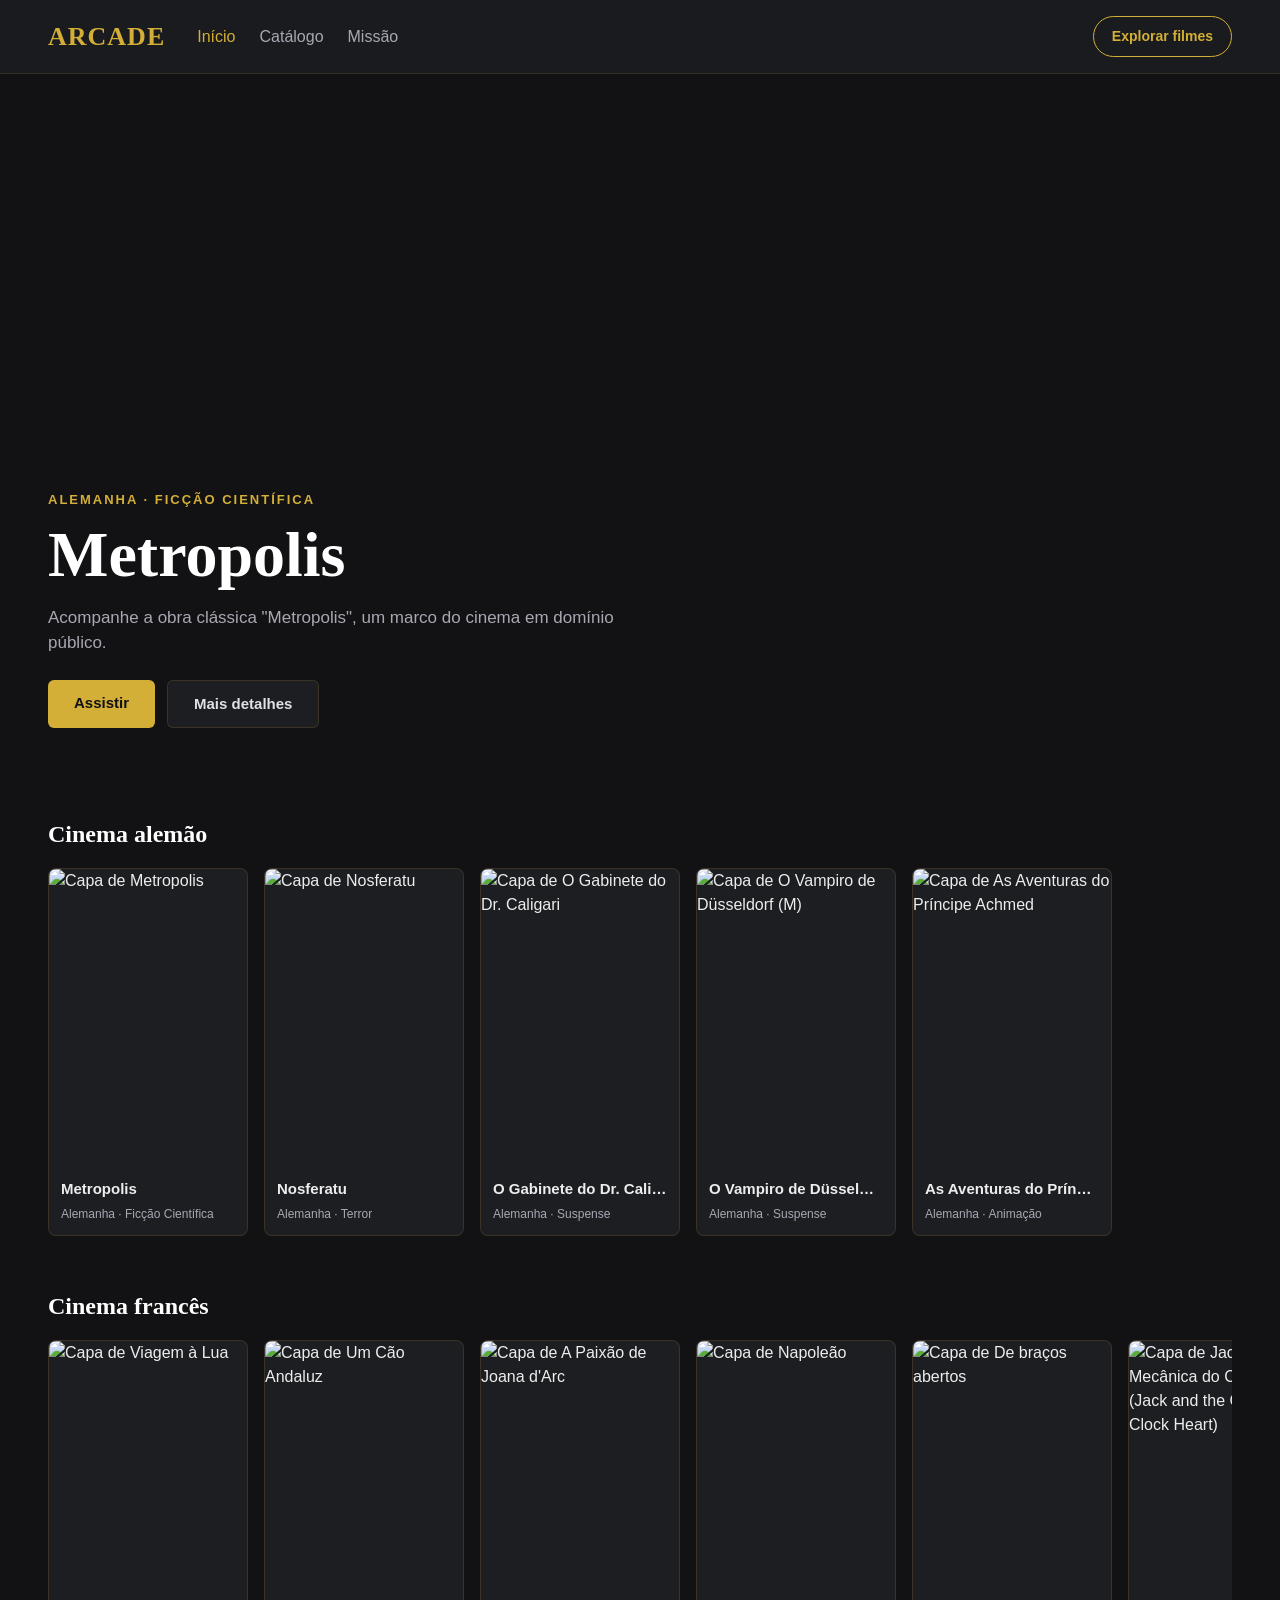
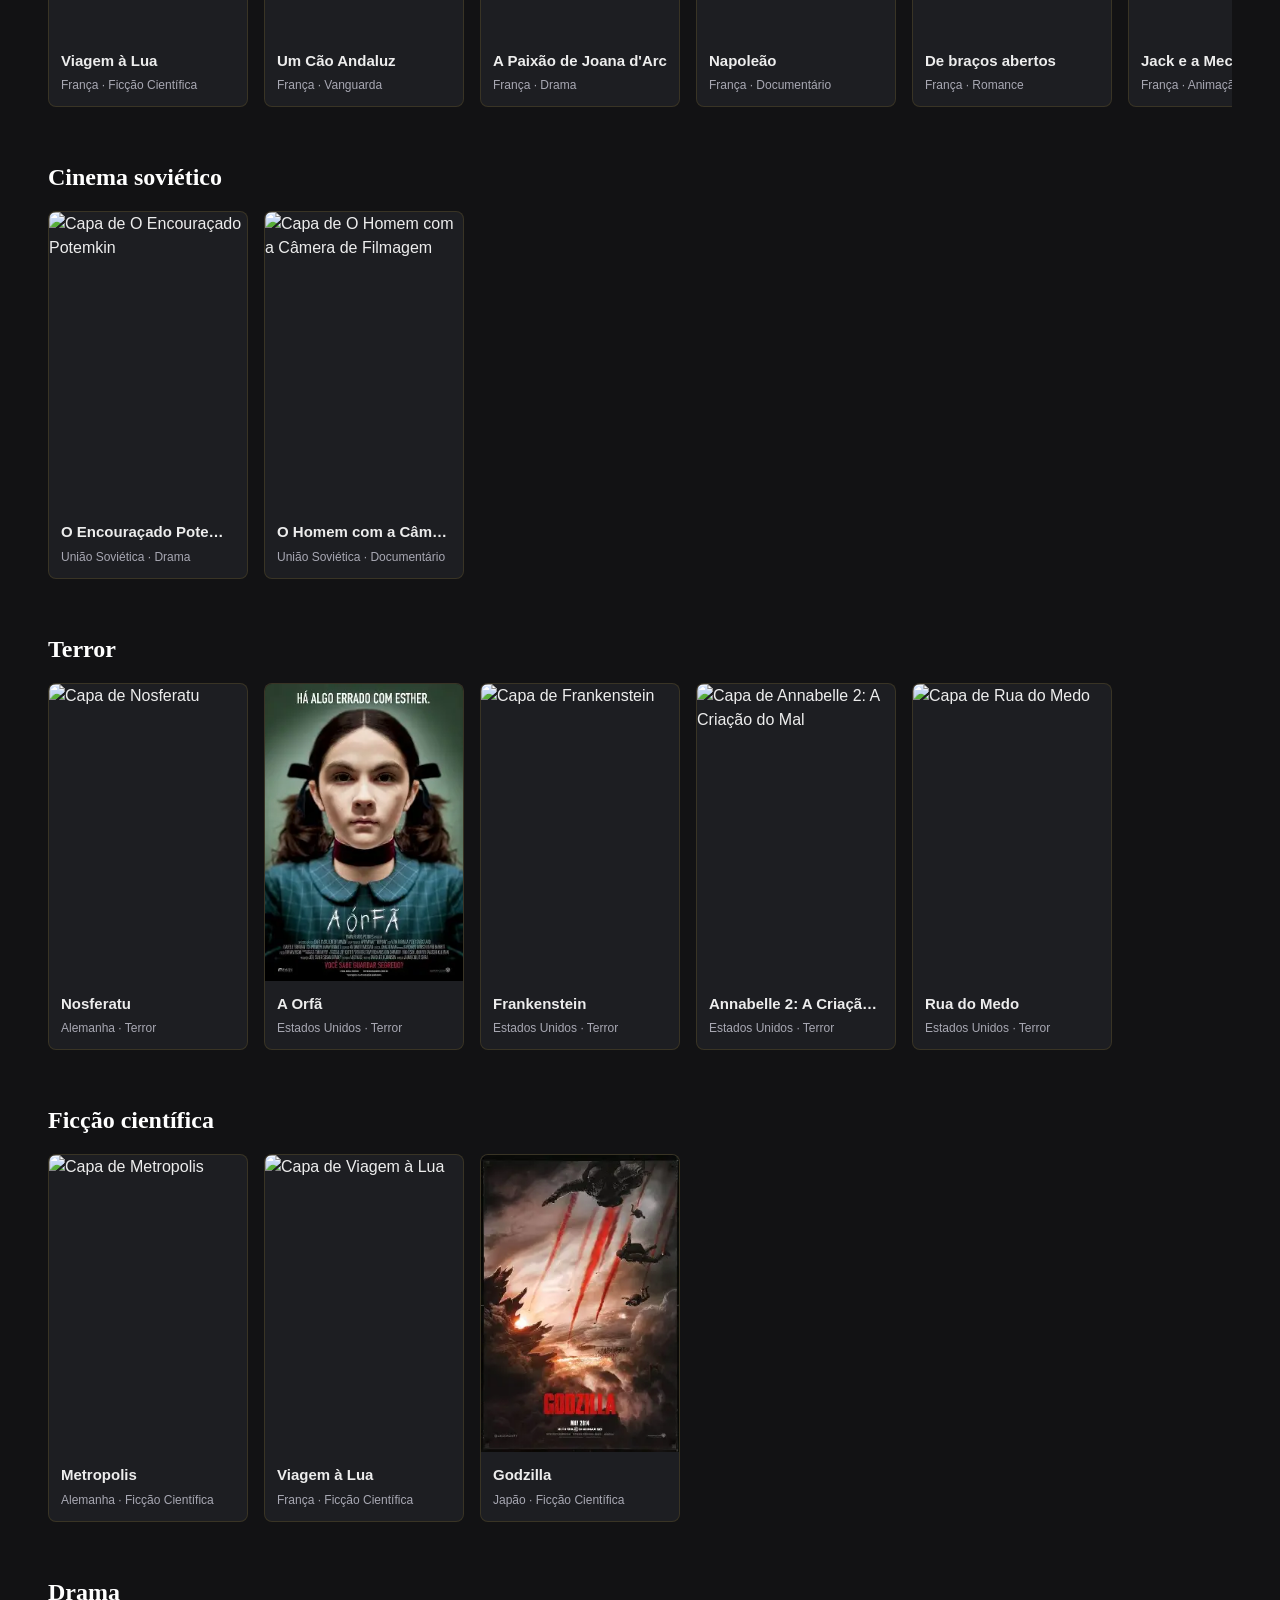
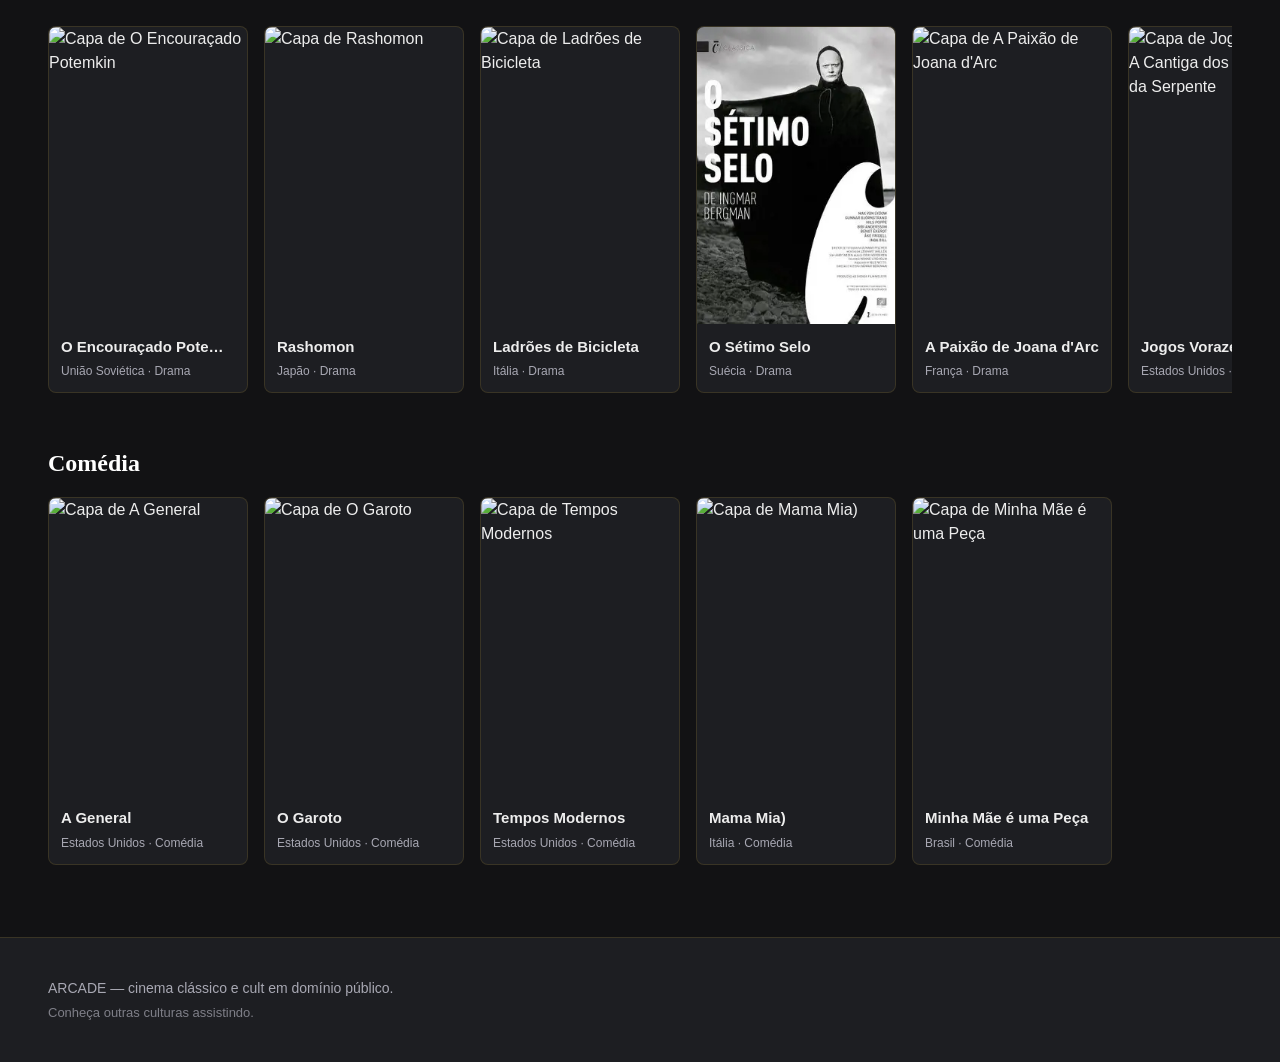
==== index.html @ 7675cfbc "Merge pull request #3 from produtivitydotcom/conecta-index Conecta index" ====
<!DOCTYPE html>
<html lang="pt-BR">
<head>
  <meta charset="UTF-8">
  <meta name="viewport" content="width=device-width, initial-scale=1.0">
  <title>ARCADE — Filmes para todos</title>

  <!-- fontes -->
  <link rel="preconnect" href="https://fonts.googleapis.com">
  <link rel="preconnect" href="https://fonts.gstatic.com" crossorigin>
  <link href="https://fonts.googleapis.com/css2?family=Fraunces:opsz,wght@9..144,400;9..144,600;9..144,700&family=Inter:wght@400;500;600&display=swap" rel="stylesheet">

  <!-- estilo -->
  <link rel="stylesheet" href="css/estilo.css">
</head>
<body>

  <!--  MENU  -->
  <header class="topo">
    <a href="index.html" class="logo">ARCADE</a>
    <nav class="menu">
      <a href="index.html" class="ativo">Início</a>
      <a href="catalogo.html">Catálogo</a>
      <a href="sobre.html">Missão</a>
    </nav>
    <a href="catalogo.html" class="botao-busca">Explorar filmes</a>
  </header>

  <!--  DESTAQUE — preenchido pelo JavaScript  -->
  <section id="destaque" class="destaque"></section>

  <!--  FILEIRAS — preenchidas pelo JavaScript  -->
  <main id="fileiras" class="fileiras"></main>

  <!--  RODAPÉ  -->
  <footer class="rodape">
    <p>ARCADE — cinema clássico e cult em domínio público.</p>
    <p class="rodape-fraco">Conheça outras culturas assistindo.</p>
  </footer>

  <!-- monta a home usando /filmes.json (mesma fonte de dados do catálogo e da página de filme) -->
  <script>
    async function iniciarHome() {
      try {
        const resposta = await fetch('dados/filmes.json');
        const filmes = await resposta.json();

        montarDestaque(filmes);
        montarFileiras(filmes);
      } catch (erro) {
        console.error('Não consegui carregar os filmes:', erro);
      }
    }

    // DESTAQUE (hero): escolhe um filme e desenha o topo grande
    function montarDestaque(filmes) {
      const filme = filmes.find(f => f.titulo === 'Metropolis') || filmes[0];
      const destaque = document.getElementById('destaque');

      destaque.style.backgroundImage = `url('${filme.capa}')`;

      destaque.innerHTML = `
        <div class="destaque-conteudo">
          <p class="destaque-eyebrow">${filme.pais} · ${filme.genero}</p>
          <h1 class="destaque-titulo">${filme.titulo}</h1>
          <p class="destaque-sinopse">Acompanhe a obra clássica "${filme.titulo}", um marco do cinema em domínio público.</p>
          <div class="destaque-botoes">
            <a href="player.html?id=${filme.id}" class="btn btn-principal">Assistir</a>
            <a href="filme.html?id=${filme.id}" class="btn btn-secundario">Mais detalhes</a>
          </div>
        </div>
      `;
    }

    // FILEIRAS: cria várias linhas de filmes por país e gênero
    function montarFileiras(filmes) {
      const container = document.getElementById('fileiras');

      const fileiras = [
        { titulo: 'Cinema alemão',     filtro: f => f.pais === 'Alemanha' },
        { titulo: 'Cinema francês',    filtro: f => f.pais === 'França' },
        { titulo: 'Cinema soviético',  filtro: f => f.pais === 'União Soviética' },
        { titulo: 'Terror',            filtro: f => f.genero === 'Terror' },
        { titulo: 'Ficção científica', filtro: f => f.genero === 'Ficção Científica' },
        { titulo: 'Drama',             filtro: f => f.genero === 'Drama' },
        { titulo: 'Comédia',           filtro: f => f.genero === 'Comédia' },
      ];

      fileiras.forEach(item => {
        const selecionados = filmes.filter(item.filtro);
        if (selecionados.length === 0) return;
        container.appendChild(criarFileira(item.titulo, selecionados));
      });
    }

    // cria UMA fileira (título + lista de cards) e devolve o elemento pronto
    function criarFileira(titulo, filmes) {
      const secao = document.createElement('section');
      secao.className = 'fileira';

      const cards = filmes.map(criarCard).join('');

      secao.innerHTML = `
        <h2 class="fileira-titulo">${titulo}</h2>
        <div class="fileira-lista">${cards}</div>
      `;

      return secao;
    }

    // cria o HTML de UM card de filme, ligando para a página de detalhes
    function criarCard(filme) {
      return `
        <a class="card" href="filme.html?id=${filme.id}">
          <img class="card-capa" src="${filme.capa}" alt="Capa de ${filme.titulo}">
          <div class="card-info">
            <p class="card-titulo">${filme.titulo}</p>
            <p class="card-meta">${filme.pais} · ${filme.genero}</p>
          </div>
        </a>
      `;
    }

    iniciarHome();
  </script>
</body>
</html>
---- css/estilo.css ----
:root {
  --fundo:        #121214;  /* Dark Mode Base (cinza quase preto) */
  --superficie:   #1D1E22;  /* Superfícies e cards */
  --superficie-2: #27282D;  /* Variação sutil para hovers */
  --ambar:        #D4AF37;  /* Accent principal (Ouro Velho / Latão) */
  --ambar-forte:  #C5A059;  /* Variação tom suave/ouro clássico */
  --texto:        #E1E1E6;  /* Texto principal legível e confortável */
  --texto-fraco:  #A8A8B3;  /* Texto secundário */
  --borda:        rgba(212, 175, 55, 0.15); /* Borda sutil em tom dourado */

  --fonte-titulo: "Cinzel", "Playfair Display", Georgia, serif;
  --fonte-texto:  "Plus Jakarta Sans", "Inter", system-ui, sans-serif;
}

/* =========================================================
   RESET BÁSICO
   ========================================================= */
* {
  margin: 0;
  padding: 0;
  box-sizing: border-box;
}

body {
  font-family: var(--fonte-texto);
  background-color: var(--fundo);
  color: var(--texto);
  line-height: 1.5;
  -webkit-font-smoothing: antialiased;
}

a {
  color: inherit;
  text-decoration: none;
}

img {
  display: block;
  width: 100%;
}

/* =========================================================
   BARRA DE NAVEGAÇÃO (topo)
   ========================================================= */
.topo {
  position: sticky;
  top: 0;
  z-index: 100;
  display: flex;
  align-items: center;
  gap: 32px;
  padding: 16px 48px;
  background-color: rgba(29, 30, 34, 0.85); /* Tom da superfície translúcido */
  backdrop-filter: blur(10px);
  border-bottom: 1px solid var(--borda);
}

.logo {
  font-family: var(--fonte-titulo);
  font-size: 26px;
  font-weight: 700;
  color: var(--ambar);
  letter-spacing: 1px;
  text-transform: uppercase;
}

.menu {
  display: flex;
  gap: 24px;
}

.menu a {
  color: var(--texto-fraco);
  font-weight: 500;
  transition: color 0.2s;
}

.menu a:hover,
.menu a.ativo {
  color: var(--ambar);
}

.botao-busca {
  margin-left: auto;
  padding: 9px 18px;
  border: 1px solid var(--ambar);
  border-radius: 999px;
  color: var(--ambar);
  font-weight: 600;
  font-size: 14px;
  transition: all 0.2s;
}

.botao-busca:hover {
  background-color: var(--ambar);
  color: #121214;
}

/* =========================================================
   DESTAQUE (hero) — O filme grande do topo
   ========================================================= */
.destaque {
  position: relative;
  min-height: 78vh;
  display: flex;
  align-items: flex-end;
  padding: 48px;
  background-size: cover;
  background-position: center;
}

.destaque::before {
  content: "";
  position: absolute;
  inset: 0;
  background: linear-gradient(
    to top,
    var(--fundo) 5%,
    rgba(18, 18, 20, 0.6) 50%,
    rgba(18, 18, 20, 0.2) 100%
  );
}

.destaque-conteudo {
  position: relative;
  z-index: 2;
  max-width: 620px;
}

.destaque-eyebrow {
  font-size: 13px;
  letter-spacing: 2px;
  text-transform: uppercase;
  color: var(--ambar);
  margin-bottom: 12px;
  font-weight: 600;
}

.destaque-titulo {
  font-family: var(--fonte-titulo);
  font-size: 64px;
  font-weight: 700;
  line-height: 1.05;
  margin-bottom: 16px;
  color: #FFFFFF;
}

.destaque-sinopse {
  font-size: 17px;
  color: var(--texto-fraco);
  margin-bottom: 24px;
}

.destaque-botoes {
  display: flex;
  gap: 12px;
}

.btn {
  display: inline-block;
  padding: 12px 26px;
  border-radius: 6px;
  font-weight: 600;
  font-size: 15px;
  cursor: pointer;
  transition: transform 0.15s, background 0.2s;
}

.btn:hover { transform: translateY(-2px); }

.btn-principal {
  background-color: var(--ambar);
  color: #121214;
}

.btn-principal:hover { background-color: var(--ambar-forte); }

.btn-secundario {
  background-color: var(--superficie);
  color: var(--texto);
  border: 1px solid var(--borda);
}

.btn-secundario:hover { background-color: var(--superficie-2); }

/* =========================================================
   FILEIRAS DE FILMES
   ========================================================= */
.fileiras {
  padding: 40px 48px 20px;
}

.fileira {
  margin-bottom: 44px;
}

.fileira-titulo {
  font-family: var(--fonte-titulo);
  font-size: 24px;
  font-weight: 600;
  margin-bottom: 16px;
  color: #FFFFFF;
}

.fileira-lista {
  display: flex;
  gap: 16px;
  overflow-x: auto;
  padding-bottom: 8px;
  scroll-behavior: smooth;
}

/* =========================================================
   CARD DE FILME
   ========================================================= */
.card {
  flex: 0 0 200px;
  border-radius: 8px;
  overflow: hidden;
  background-color: var(--superficie);
  border: 1px solid var(--borda);
  transition: transform 0.2s, background-color 0.2s;
  position: relative;
}

.card:hover {
  transform: translateY(-4px);
  background-color: var(--superficie-2);
}

.card-capa {
  aspect-ratio: 2 / 3;
  object-fit: cover;
}

.card-info {
  padding: 12px;
}

.card-titulo {
  font-size: 15px;
  font-weight: 600;
  margin-bottom: 4px;
  white-space: nowrap;
  overflow: hidden;
  text-overflow: ellipsis;
}

.card-meta {
  font-size: 12px;
  color: var(--texto-fraco);
}

/* =========================================================
   RODAPÉ
   ========================================================= */
.rodape {
  padding: 40px 48px;
  background-color: var(--superficie);
  border-top: 1px solid var(--borda);
  color: var(--texto-fraco);
  font-size: 14px;
}

.rodape-fraco {
  margin-top: 4px;
  font-size: 13px;
  opacity: 0.7;
}

/* =========================================================
   RESPONSIVO
   ========================================================= */
@media (max-width: 640px) {
  .topo      { padding: 12px 20px; gap: 16px; }
  .destaque  { padding: 24px; min-height: 70vh; }
  .destaque-titulo { font-size: 40px; }
  .fileiras  { padding: 24px 20px; }
  .card      { flex-basis: 150px; }
  .menu      { display: none; }
}

/* =========================================================
   PÁGINA DO FILME (detalhes)
   ========================================================= */
.detalhe-banner {
  position: relative;
  min-height: 60vh;
  background-size: cover;
  background-position: center;
}

.detalhe-banner::after {
  content: "";
  position: absolute;
  inset: 0;
  background: linear-gradient(to top, var(--fundo) 2%, transparent 70%);
}

.detalhe-conteudo {
  max-width: 900px;
  margin: 0 auto;
  padding: 0 48px 60px;
  margin-top: -120px;
  position: relative;
  z-index: 2;
}

.detalhe-titulo {
  font-family: var(--fonte-titulo);
  font-size: 52px;
  font-weight: 700;
  line-height: 1.05;
  margin-bottom: 12px;
}

.detalhe-meta {
  color: var(--ambar);
  font-size: 15px;
  letter-spacing: 1px;
  margin-bottom: 24px;
}

.detalhe-botoes {
  margin-bottom: 40px;
}

.detalhe-secao-titulo {
  font-family: var(--fonte-titulo);
  font-size: 22px;
  font-weight: 600;
  margin-bottom: 10px;
}

.detalhe-texto {
  color: var(--texto-fraco);
  font-size: 16px;
  margin-bottom: 32px;
  max-width: 680px;
}

.contexto-box {
  background-color: var(--superficie);
  border-left: 3px solid var(--ambar);
  border-radius: 6px;
  padding: 20px 24px;
  margin-bottom: 32px;
  max-width: 680px;
}

.contexto-box .detalhe-secao-titulo {
  color: var(--ambar);
  margin-bottom: 8px;
}

.contexto-box p {
  color: var(--texto-fraco);
  font-size: 15px;
}

.voltar {
  display: inline-block;
  padding: 20px 48px 0;
  color: var(--texto-fraco);
  font-size: 14px;
}
.voltar:hover { color: var(--texto); }

/* =========================================================
   PÁGINA DE CATÁLOGO
   ========================================================= */
.catalogo {
  padding: 40px 48px 60px;
}

.catalogo-titulo {
  font-family: var(--fonte-titulo);
  font-size: 34px;
  font-weight: 700;
  margin-bottom: 28px;
}

.filtro-grupo {
  margin-bottom: 18px;
}

.filtro-label {
  font-size: 12px;
  letter-spacing: 2px;
  text-transform: uppercase;
  color: var(--texto-fraco);
  margin-bottom: 10px;
}

.filtro-botoes {
  display: flex;
  flex-wrap: wrap;
  gap: 8px;
}

.filtro-botao {
  padding: 7px 16px;
  border: 1px solid var(--borda);
  border-radius: 999px;
  background-color: var(--superficie);
  color: var(--texto-fraco);
  font-size: 14px;
  font-family: var(--fonte-texto);
  cursor: pointer;
  transition: all 0.2s;
}

.filtro-botao:hover {
  color: var(--texto);
  border-color: var(--ambar);
}

.filtro-botao.ativo {
  background-color: var(--ambar);
  border-color: var(--ambar);
  color: #121214;
  font-weight: 600;
}

.grade {
  display: grid;
  grid-template-columns: repeat(auto-fill, minmax(180px, 1fr));
  gap: 20px;
  margin-top: 32px;
}

.sem-resultado {
  color: var(--texto-fraco);
  margin-top: 32px;
  font-size: 16px;
}

/* =========================================================
   PÁGINA DO PLAYER
   ========================================================= */
.player-tela {
  min-height: 100vh;
  background-color: #000;
  display: flex;
  flex-direction: column;
  align-items: center;
  justify-content: center;
  gap: 20px;
  padding: 20px;
}

.player-caixa {
  width: 100%;
  max-width: 1100px;
  aspect-ratio: 16 / 9;
  background-color: #000;
}

.player-caixa iframe,
.player-caixa video {
  width: 100%;
  height: 100%;
  border: none;
}

.player-titulo {
  color: var(--texto);
  font-family: var(--fonte-titulo);
  font-size: 20px;
}

.player-voltar {
  color: var(--ambar);
  font-size: 14px;
}
.player-voltar:hover { color: var(--ambar-forte); }
/* =========================================================
   MELHORIAS ESPECÍFICAS DO CATÁLOGO
   ========================================================= */

.catalogo-cabecalho {
  display: flex;
  justify-content: space-between;
  align-items: center;
  flex-wrap: wrap;
  gap: 16px;
  margin-bottom: 28px;
}

.campo-busca {
  background-color: var(--superficie);
  border: 1px solid var(--borda);
  color: var(--texto);
  padding: 10px 18px;
  border-radius: 999px;
  font-family: var(--fonte-texto);
  font-size: 14px;
  width: 260px;
  outline: none;
  transition: border-color 0.2s, box-shadow 0.2s;
}

.campo-busca:focus {
  border-color: var(--ambar);
  box-shadow: 0 0 8px rgba(212, 175, 55, 0.2);
}

.painel-filtros {
  background-color: var(--superficie);
  border: 1px solid var(--borda);
  border-radius: 8px;
  padding: 20px;
  margin-bottom: 32px;
}
/* ===== VARIÁVEIS DE CORES E FONTES ===== */
:root {
  --fundo-principal: #121214;
  --superficie: #1D1E22;
  --ouro-velho: #C5A059;
  --ouro-brilho: #D4AF37;
  --vinho-profundo: #6B1D2F;
  --texto-principal: #EDEDED;
  --texto-secundario: #A1A1AA;
  --borda-sutil: rgba(255, 255, 255, 0.1);
  --fonte-titulo: 'Cinzel', serif;
  --fonte-corpo: 'Plus Jakarta Sans', sans-serif;
}

/* Base Geral */
body {
  background-color: var(--fundo-principal);
  color: var(--texto-principal);
  font-family: var(--fonte-corpo);
  margin: 0;
  padding: 0;
}

h1, h2, h3, .logo {
  font-family: var(--fonte-titulo);
}

/* ===== PAINEL DE FILTROS ===== */
.painel-filtros {
  background-color: var(--superficie);
  border: 1px solid var(--borda-sutil);
  border-radius: 8px;
  padding: 20px;
  margin-bottom: 30px;
}

.filtro-label {
  color: var(--texto-secundario);
  font-size: 0.85rem;
  text-transform: uppercase;
  letter-spacing: 1px;
  margin-bottom: 10px;
}

/* Botões dos Filtros (Pills Visual) */
.filtro-botoes {
  display: flex;
  flex-wrap: wrap;
  gap: 10px;
  margin-bottom: 15px;
}

.btn-filtro {
  background-color: transparent;
  color: var(--texto-principal);
  border: 1px solid var(--borda-sutil);
  padding: 6px 16px;
  border-radius: 20px; /* Formato Pill/Tag */
  cursor: pointer;
  font-family: var(--fonte-corpo);
  font-size: 0.9rem;
  transition: all 0.3s ease;
}

.btn-filtro:hover {
  background-color: var(--vinho-profundo);
  border-color: var(--vinho-profundo);
  color: #ffffff;
}

.btn-filtro.ativo {
  background-color: var(--ouro-velho);
  border-color: var(--ouro-velho);
  color: #121214;
  font-weight: 600;
}

/* ===== GRADE DE FILMES ===== */
.grade {
  display: grid;
  grid-template-columns: repeat(auto-fill, minmax(180px, 1fr));
  gap: 24px;
}

/* Cards de Filme */
.card-filme {
  background-color: var(--superficie);
  border: 1px solid var(--borda-sutil);
  border-radius: 8px;
  overflow: hidden;
  transition: transform 0.3s ease, border-color 0.3s ease;
  display: flex;
  flex-direction: column;
}

.card-filme:hover {
  transform: translateY(-5px);
  border-color: var(--ouro-velho);
}

/* Tratamento dos Pôsteres */
.card-filme img {
  width: 100%;
  height: 270px;
  object-fit: cover; /* Garante que capas de tamanhos diferentes se ajustem uniformemente */
  background-color: #000;
}

.card-filme-info {
  padding: 12px;
}

.card-filme h3 {
  font-size: 1rem;
  margin: 0 0 6px 0;
  color: var(--texto-principal);
}

.card-filme .meta {
  font-size: 0.8rem;
  color: var(--texto-secundario);
}
/* ===== ANIMAÇÕES DOS GÊNEROS ===== */

/* 1. Terror: Tremor fantasmagórico com sombra vermelha */
.btn-filtro[data-genero="Terror"]:hover {
  animation: tremor 0.3s infinite ease-in-out;
  background-color: #3d0000;
  border-color: #ff0000;
  box-shadow: 0 0 12px rgba(255, 0, 0, 0.6);
  color: #ff8080;
}

@keyframes tremor {
  0% { transform: translate(0, 0) rotate(0deg); }
  25% { transform: translate(-2px, 1px) rotate(-1deg); }
  50% { transform: translate(2px, -1px) rotate(1deg); }
  75% { transform: translate(-1px, -1px) rotate(0deg); }
  100% { transform: translate(0, 0) rotate(0deg); }
}

/* 2. Ficção Científica: Brilho Neon Cyberpunk */
.btn-filtro[data-genero="Ficção Científica"]:hover {
  background-color: #002b36;
  border-color: #00f0ff;
  box-shadow: 0 0 15px #00f0ff;
  color: #00f0ff;
  transform: scale(1.05);
}

/* 3. Comédia: Quique divertido */
.btn-filtro[data-genero="Comédia"]:hover {
  animation: quique 0.4s ease infinite alternate;
  background-color: #4a3b00;
  border-color: #ffd700;
  color: #ffd700;
}

@keyframes quique {
  from { transform: translateY(0); }
  to { transform: translateY(-6px); }
}

/* 4. Suspense: Pulso Sombrio */
.btn-filtro[data-genero="Suspense"]:hover {
  animation: pulso 1.2s infinite;
  background-color: #1a1a24;
  border-color: #a855f7;
  color: #c084fc;
}

@keyframes pulso {
  0% { box-shadow: 0 0 0 0 rgba(168, 85, 247, 0.7); }
  70% { box-shadow: 0 0 0 10px rgba(168, 85, 247, 0); }
  100% { box-shadow: 0 0 0 0 rgba(168, 85, 247, 0); }
}

/* 5. Animação: Flutuação mágica */
.btn-filtro[data-genero="Animação"]:hover {
  background-color: #022c22;
  border-color: #34d399;
  color: #34d399;
  transform: rotate(-3deg) scale(1.08);
}
/* Animação rápida de transição para a grade de filmes */
.grade {
  display: grid;
  grid-template-columns: repeat(auto-fill, minmax(180px, 1fr));
  gap: 24px;
}

/* Efeito suave ao atualizar a lista */
.card-filme {
  animation: surgimentoRapido 0.3s ease-out forwards;
}

@keyframes surgimentoRapido {
  from {
    opacity: 0;
    transform: translateY(10px);
  }
  to {
    opacity: 1;
    transform: translateY(0);
  }
}
.card-filme {
  animation: surgimentoRapido 0.3s ease-out forwards;
}

@keyframes surgimentoRapido {
  from {
    opacity: 0;
    transform: translateY(10px);
  }
  to {
    opacity: 1;
    transform: translateY(0);
  }
}
.card-filme-link {
  text-decoration: none;
  color: inherit;
  display: block;
}
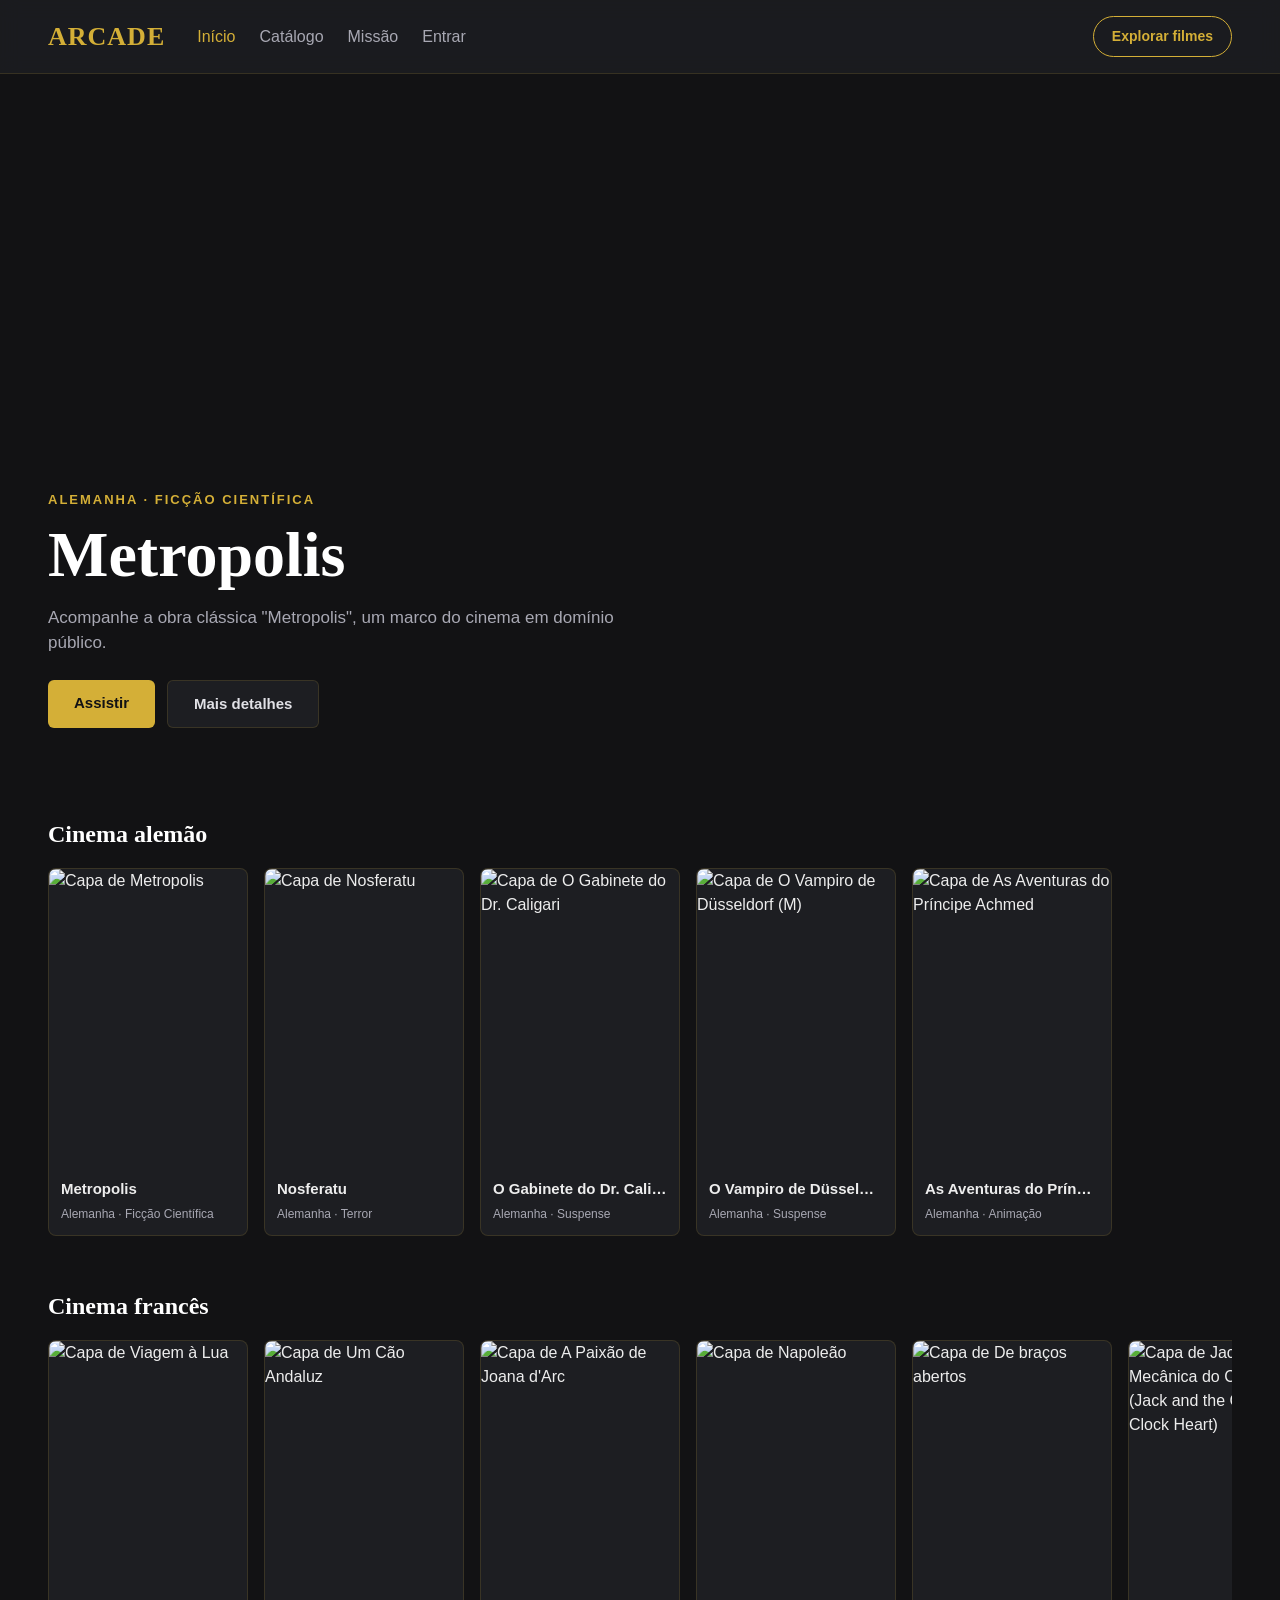
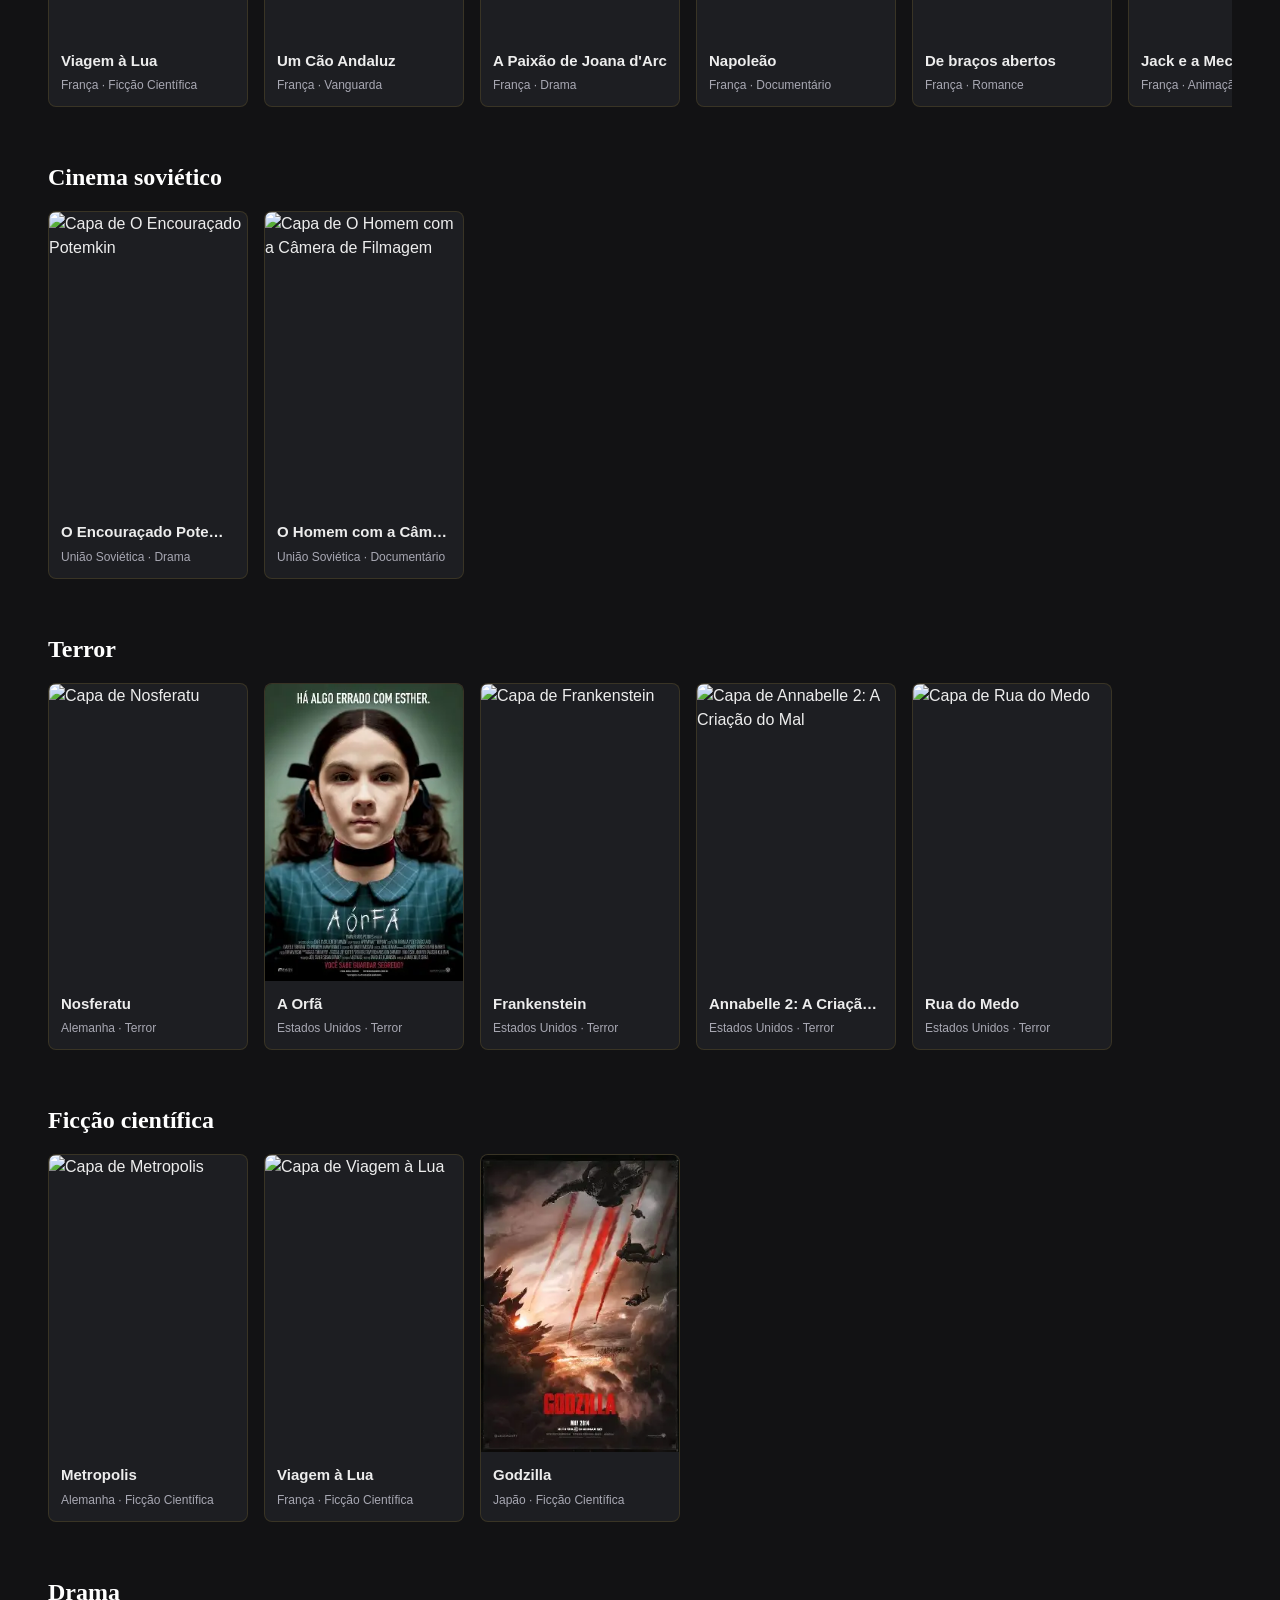
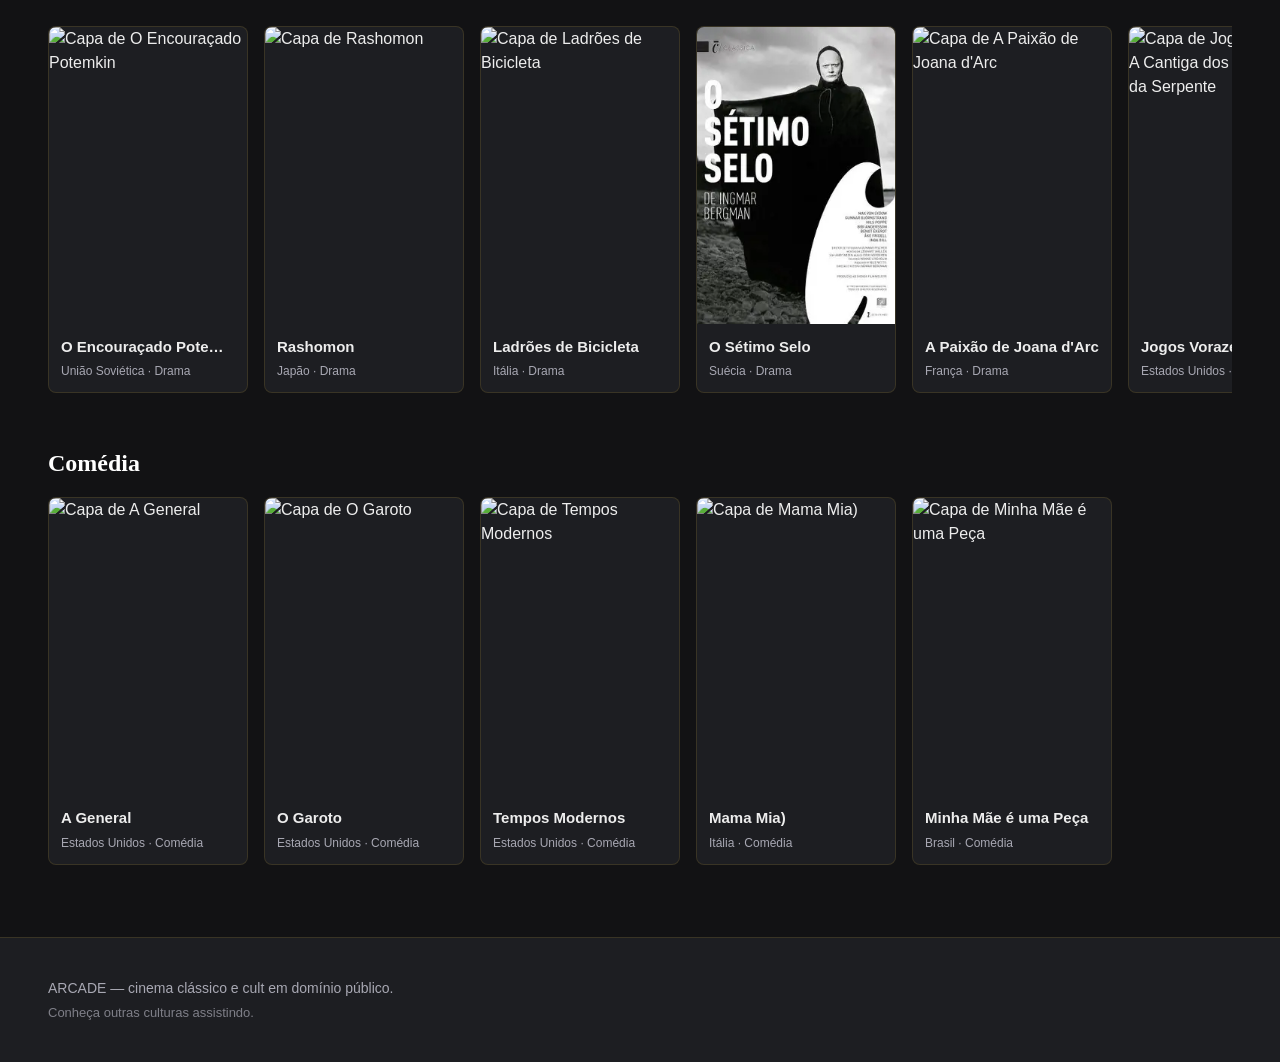
==== commit a3785177: "Adiciona página de login e integra com Minha Conta no header" ====
--- a/index.html
+++ b/index.html
@@ -22,6 +22,7 @@
       <a href="index.html" class="ativo">Início</a>
       <a href="catalogo.html">Catálogo</a>
       <a href="sobre.html">Missão</a>
+      <a href="perfil.html" class="link-conta">Minha Conta</a>
     </nav>
     <a href="catalogo.html" class="botao-busca">Explorar filmes</a>
   </header>
@@ -123,5 +124,6 @@
 
     iniciarHome();
   </script>
+  <script src="js/auth.js"></script>
 </body>
 </html>
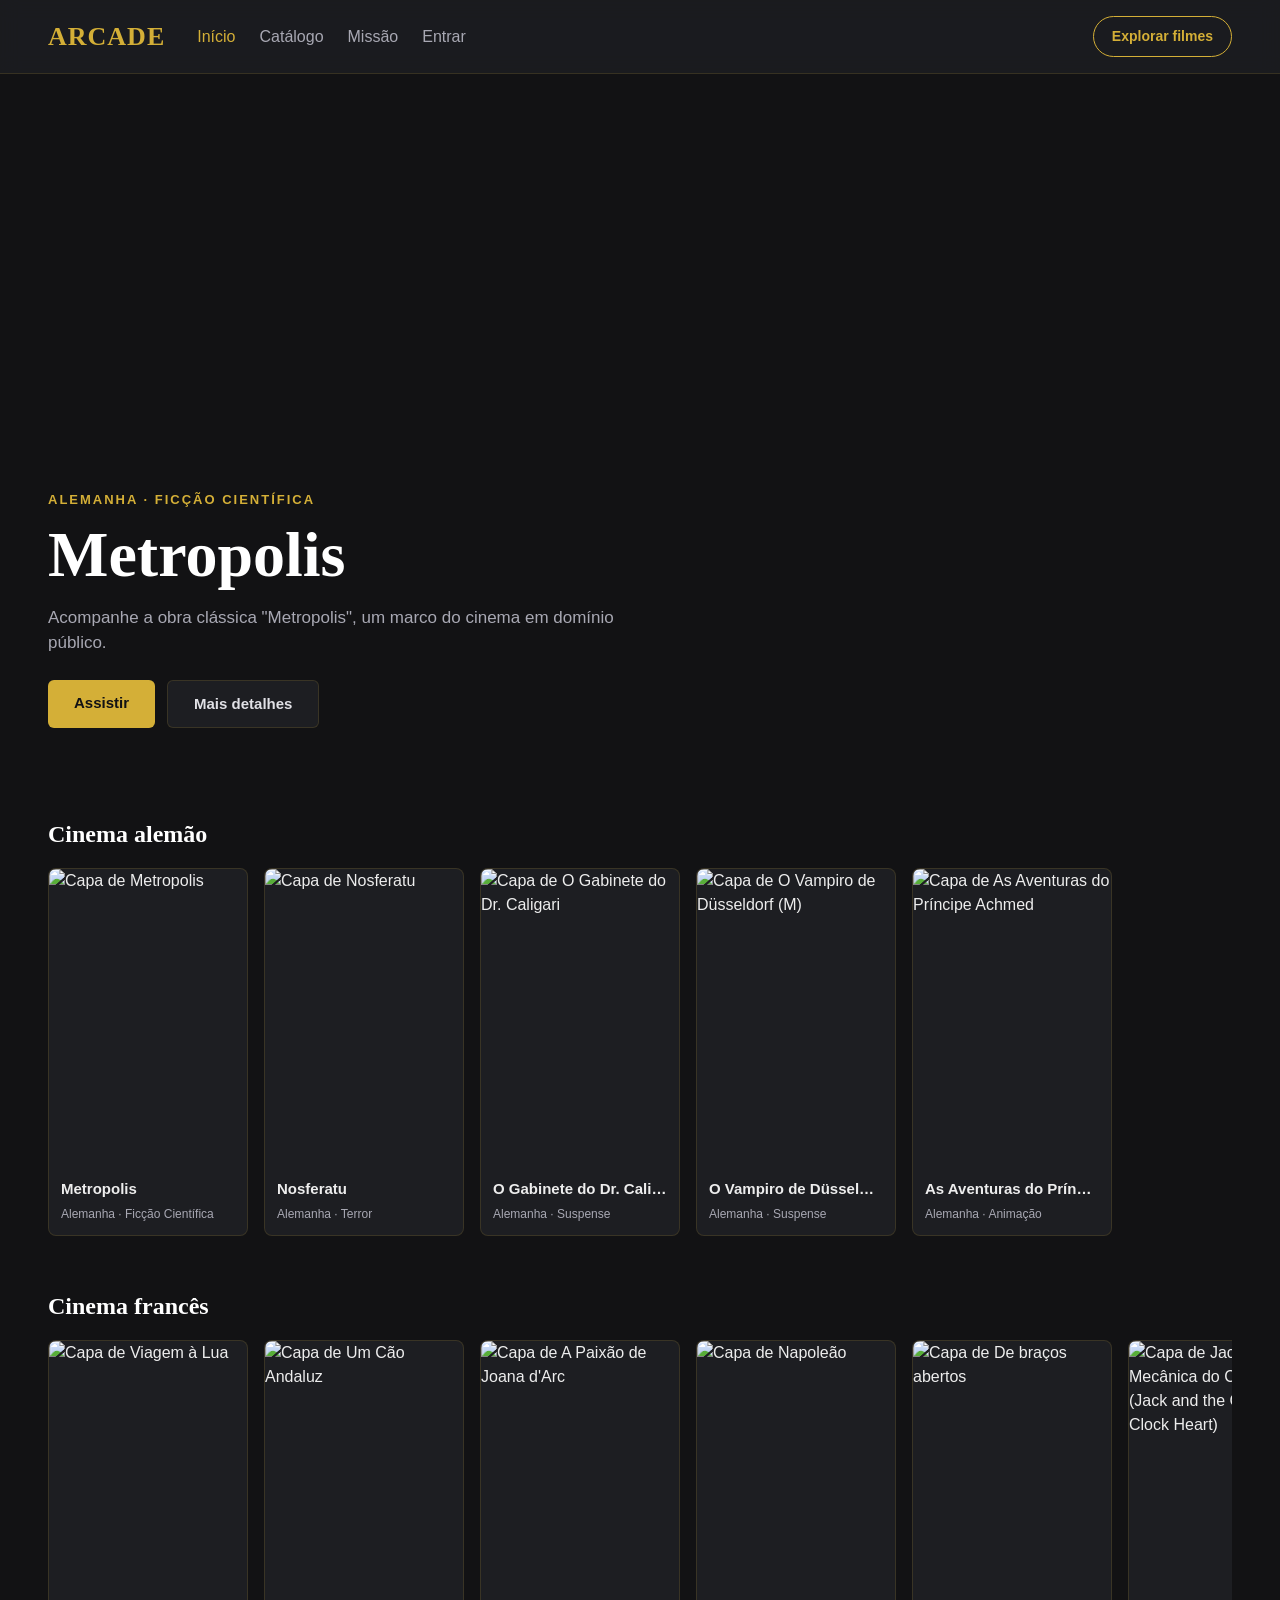
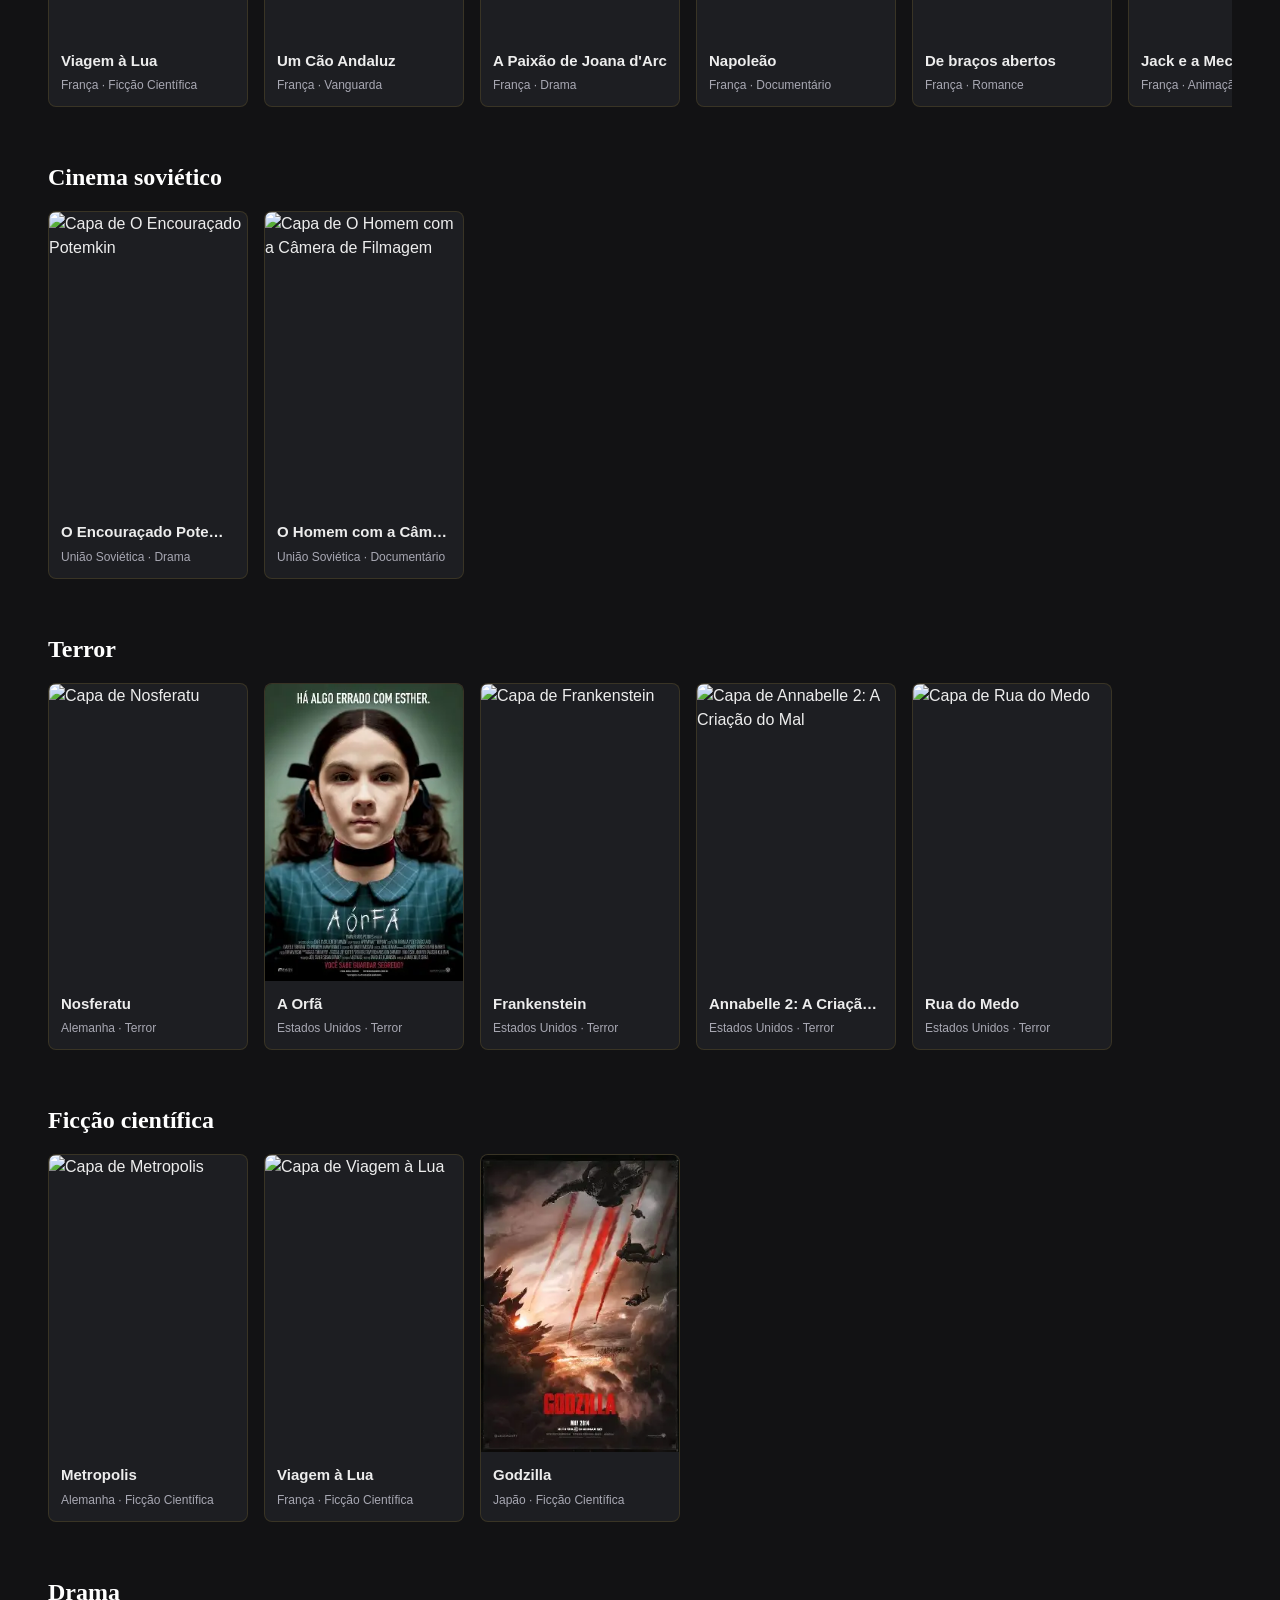
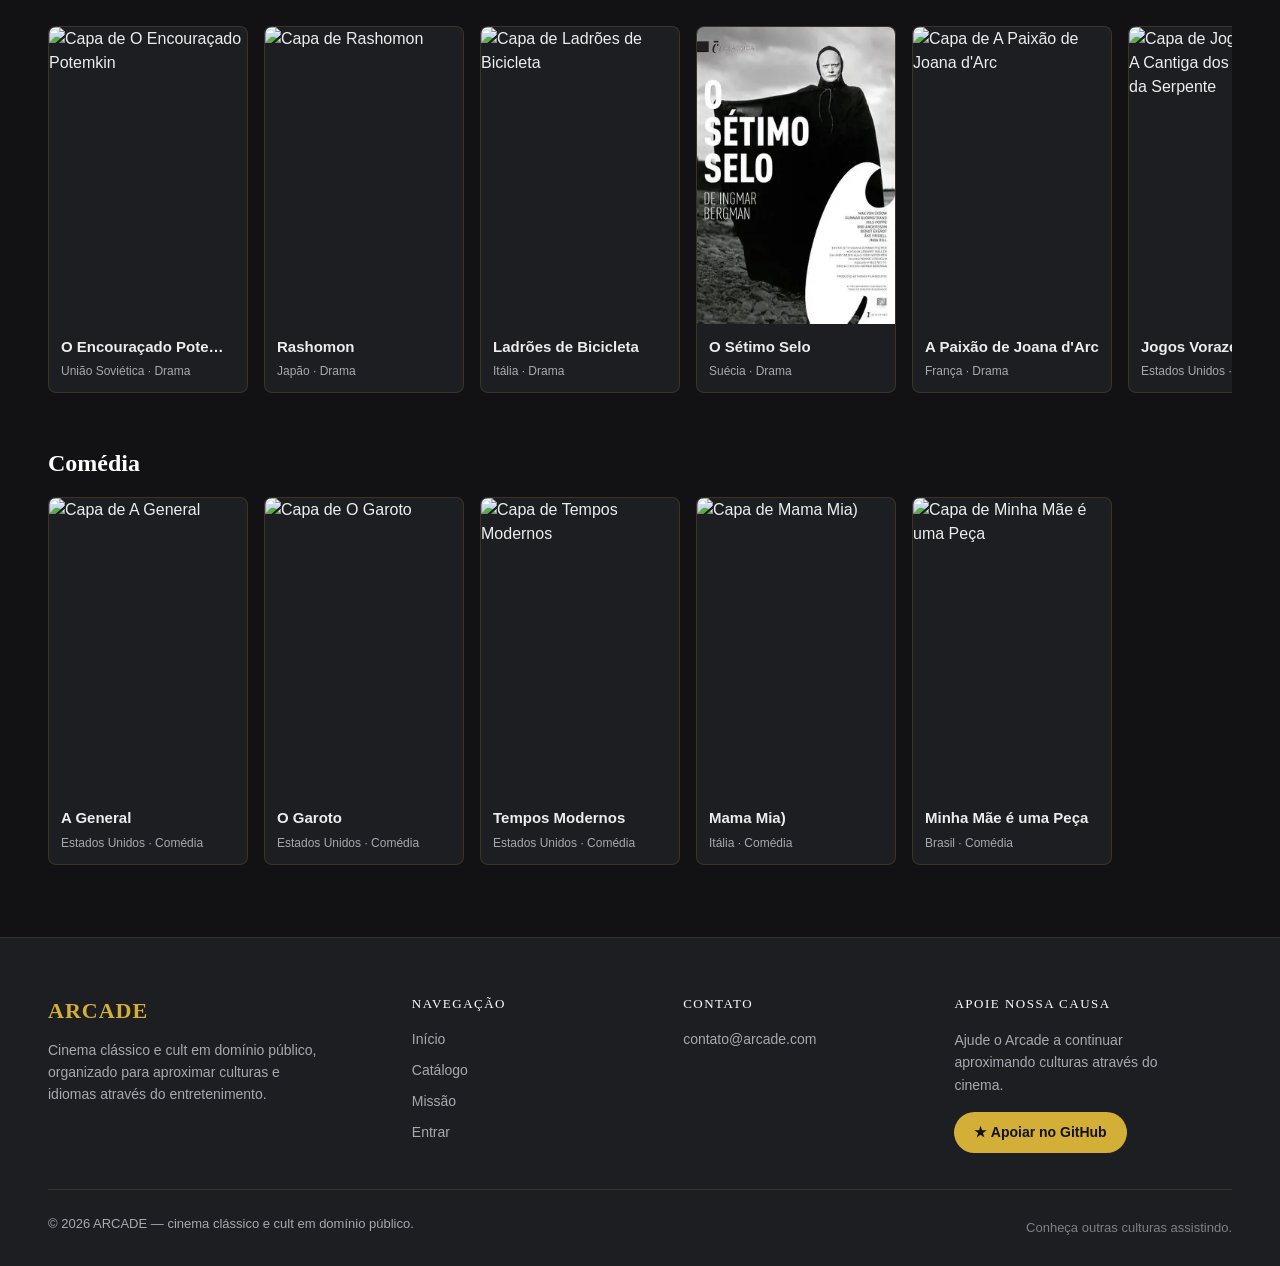
==== commit 96bf57f9: "Adiciona rodapé completo (logo, contato e apoie nossa causa) em todas as páginas" ====
--- a/index.html
+++ b/index.html
@@ -34,9 +34,39 @@
   <main id="fileiras" class="fileiras"></main>
 
   <!--  RODAPÉ  -->
-  <footer class="rodape">
-    <p>ARCADE — cinema clássico e cult em domínio público.</p>
-    <p class="rodape-fraco">Conheça outras culturas assistindo.</p>
+  <footer class="rodape rodape-completo">
+    <div class="rodape-grade">
+      <div class="rodape-marca">
+        <p class="rodape-logo">ARCADE</p>
+        <p class="rodape-desc">Cinema clássico e cult em domínio público, organizado para aproximar culturas e idiomas através do entretenimento.</p>
+      </div>
+
+      <div class="rodape-coluna">
+        <p class="rodape-titulo-coluna">Navegação</p>
+        <div class="rodape-links">
+          <a href="index.html">Início</a>
+          <a href="catalogo.html">Catálogo</a>
+          <a href="sobre.html">Missão</a>
+          <a href="perfil.html" class="link-conta">Minha Conta</a>
+        </div>
+      </div>
+
+      <div class="rodape-coluna">
+        <p class="rodape-titulo-coluna">Contato</p>
+        <a href="mailto:contato@arcade.com" class="rodape-contato-email">contato@arcade.com</a>
+      </div>
+
+      <div class="rodape-coluna">
+        <p class="rodape-titulo-coluna">Apoie nossa causa</p>
+        <p class="rodape-apoio-texto">Ajude o Arcade a continuar aproximando culturas através do cinema.</p>
+        <a href="https://github.com/produtivitydotcom/Projeto-Final-HTML" target="_blank" rel="noopener" class="btn-apoiar">★ Apoiar no GitHub</a>
+      </div>
+    </div>
+
+    <div class="rodape-baixo">
+      <p>&copy; 2026 ARCADE — cinema clássico e cult em domínio público.</p>
+      <p class="rodape-fraco">Conheça outras culturas assistindo.</p>
+    </div>
   </footer>
 
   <!-- monta a home usando /filmes.json (mesma fonte de dados do catálogo e da página de filme) -->
--- a/css/estilo.css
+++ b/css/estilo.css
@@ -737,4 +737,122 @@
   text-decoration: none;
   color: inherit;
   display: block;
+}
+
+/* =========================================================
+   RODAPÉ COMPLETO (logo, navegação, contato, apoio)
+   ========================================================= */
+.rodape-completo {
+  padding: 56px 48px 28px;
+}
+
+.rodape-grade {
+  display: grid;
+  grid-template-columns: 1.4fr 1fr 1fr 1.2fr;
+  gap: 40px;
+  max-width: 1200px;
+  margin: 0 auto;
+  padding-bottom: 36px;
+}
+
+.rodape-logo {
+  font-family: var(--fonte-titulo);
+  font-size: 22px;
+  font-weight: 700;
+  color: var(--ambar);
+  letter-spacing: 1px;
+  text-transform: uppercase;
+}
+
+.rodape-desc {
+  font-size: 14px;
+  line-height: 1.6;
+  margin-top: 12px;
+  max-width: 280px;
+  color: var(--texto-fraco);
+}
+
+.rodape-titulo-coluna {
+  font-family: var(--fonte-titulo);
+  font-size: 13px;
+  letter-spacing: 1.5px;
+  text-transform: uppercase;
+  color: #fff;
+  margin-bottom: 16px;
+}
+
+.rodape-links {
+  display: flex;
+  flex-direction: column;
+  gap: 10px;
+}
+
+.rodape-links a,
+.rodape-contato-email {
+  font-size: 14px;
+  color: var(--texto-fraco);
+  transition: color 0.2s;
+}
+
+.rodape-links a:hover,
+.rodape-contato-email:hover {
+  color: var(--ambar);
+}
+
+.rodape-apoio-texto {
+  font-size: 14px;
+  line-height: 1.6;
+  margin-bottom: 16px;
+  max-width: 240px;
+  color: var(--texto-fraco);
+}
+
+.btn-apoiar {
+  display: inline-flex;
+  align-items: center;
+  gap: 8px;
+  background-color: var(--ambar);
+  color: #121214;
+  padding: 10px 20px;
+  border-radius: 999px;
+  font-weight: 700;
+  font-size: 14px;
+  transition: background-color 0.2s, transform 0.2s;
+}
+
+.btn-apoiar:hover {
+  background-color: var(--ambar-forte);
+  transform: translateY(-2px);
+}
+
+.rodape-baixo {
+  max-width: 1200px;
+  margin: 0 auto;
+  padding-top: 24px;
+  border-top: 1px solid var(--borda);
+  display: flex;
+  justify-content: space-between;
+  flex-wrap: wrap;
+  gap: 10px;
+  font-size: 13px;
+}
+
+@media (max-width: 900px) {
+  .rodape-grade {
+    grid-template-columns: repeat(2, 1fr);
+  }
+}
+
+@media (max-width: 560px) {
+  .rodape-completo {
+    padding: 40px 20px 24px;
+  }
+  .rodape-grade {
+    grid-template-columns: 1fr;
+    gap: 32px;
+  }
+  .rodape-baixo {
+    flex-direction: column;
+    text-align: center;
+  }
 }
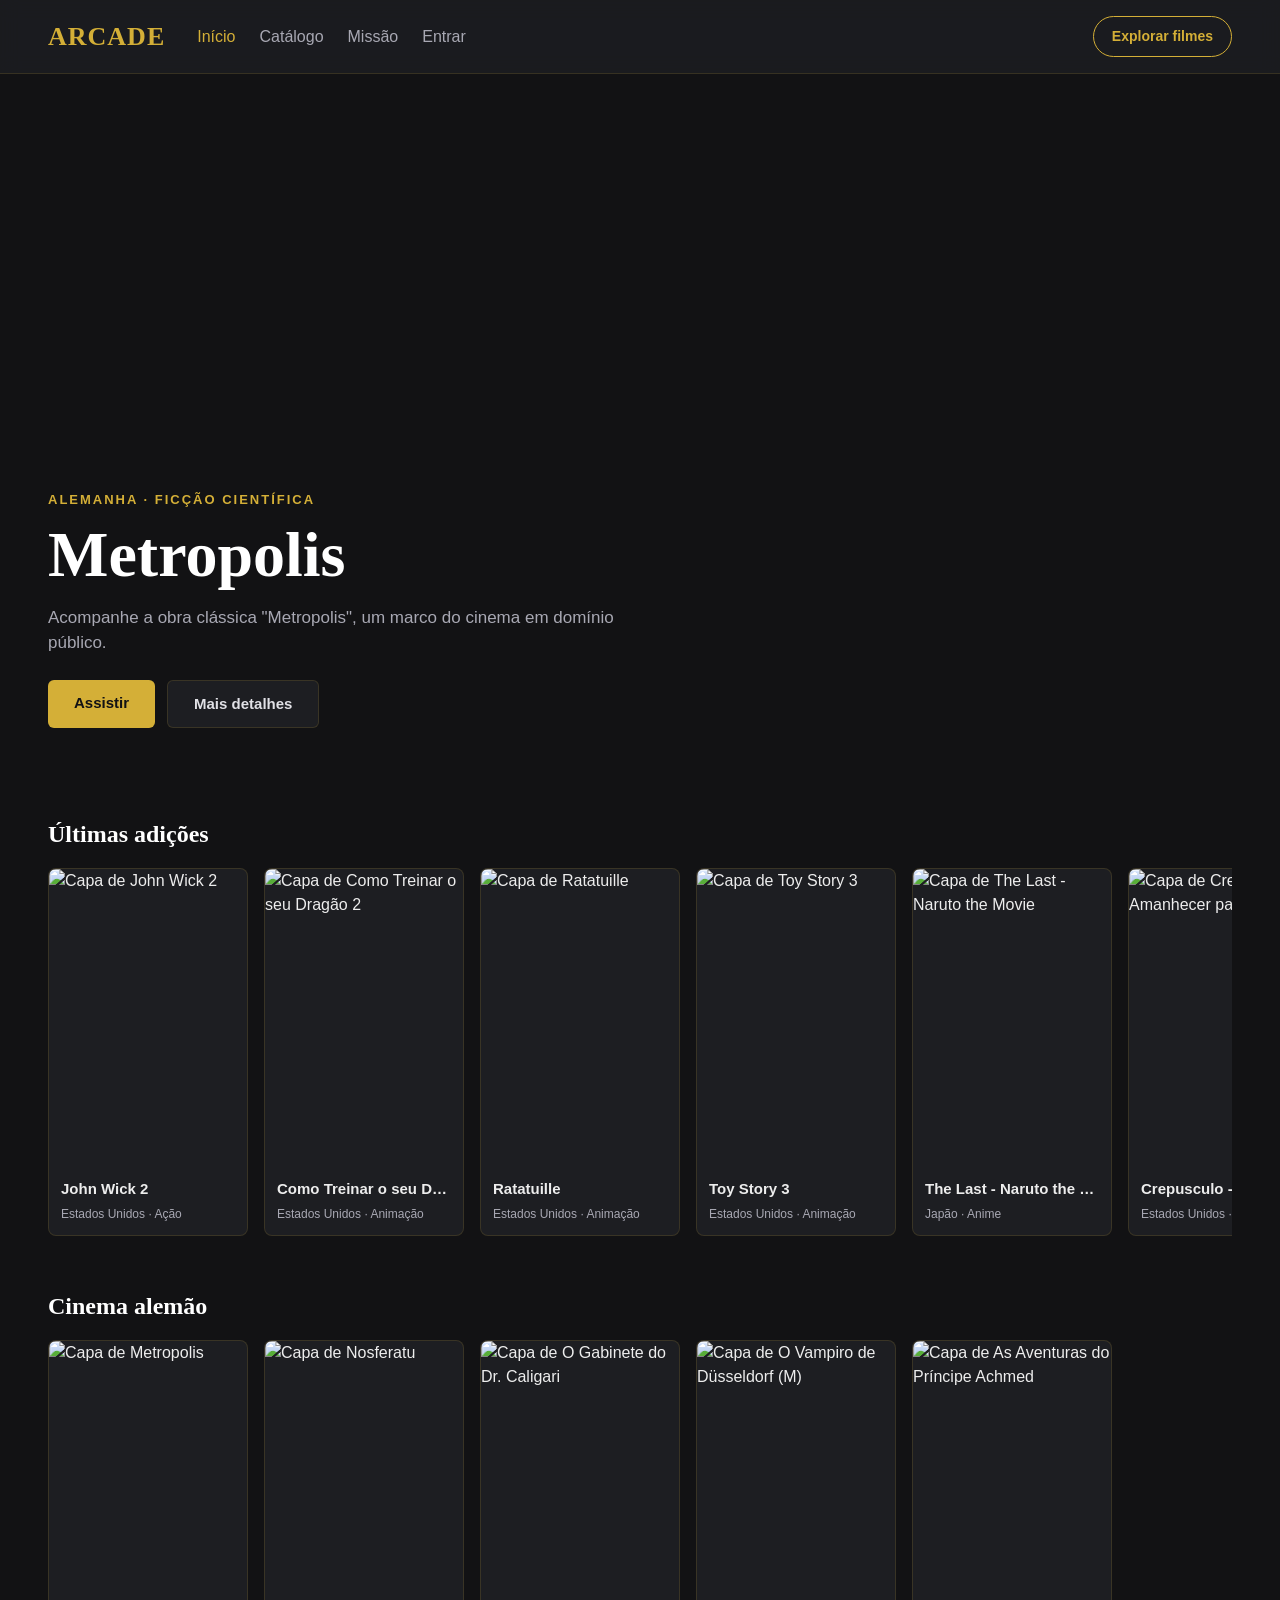
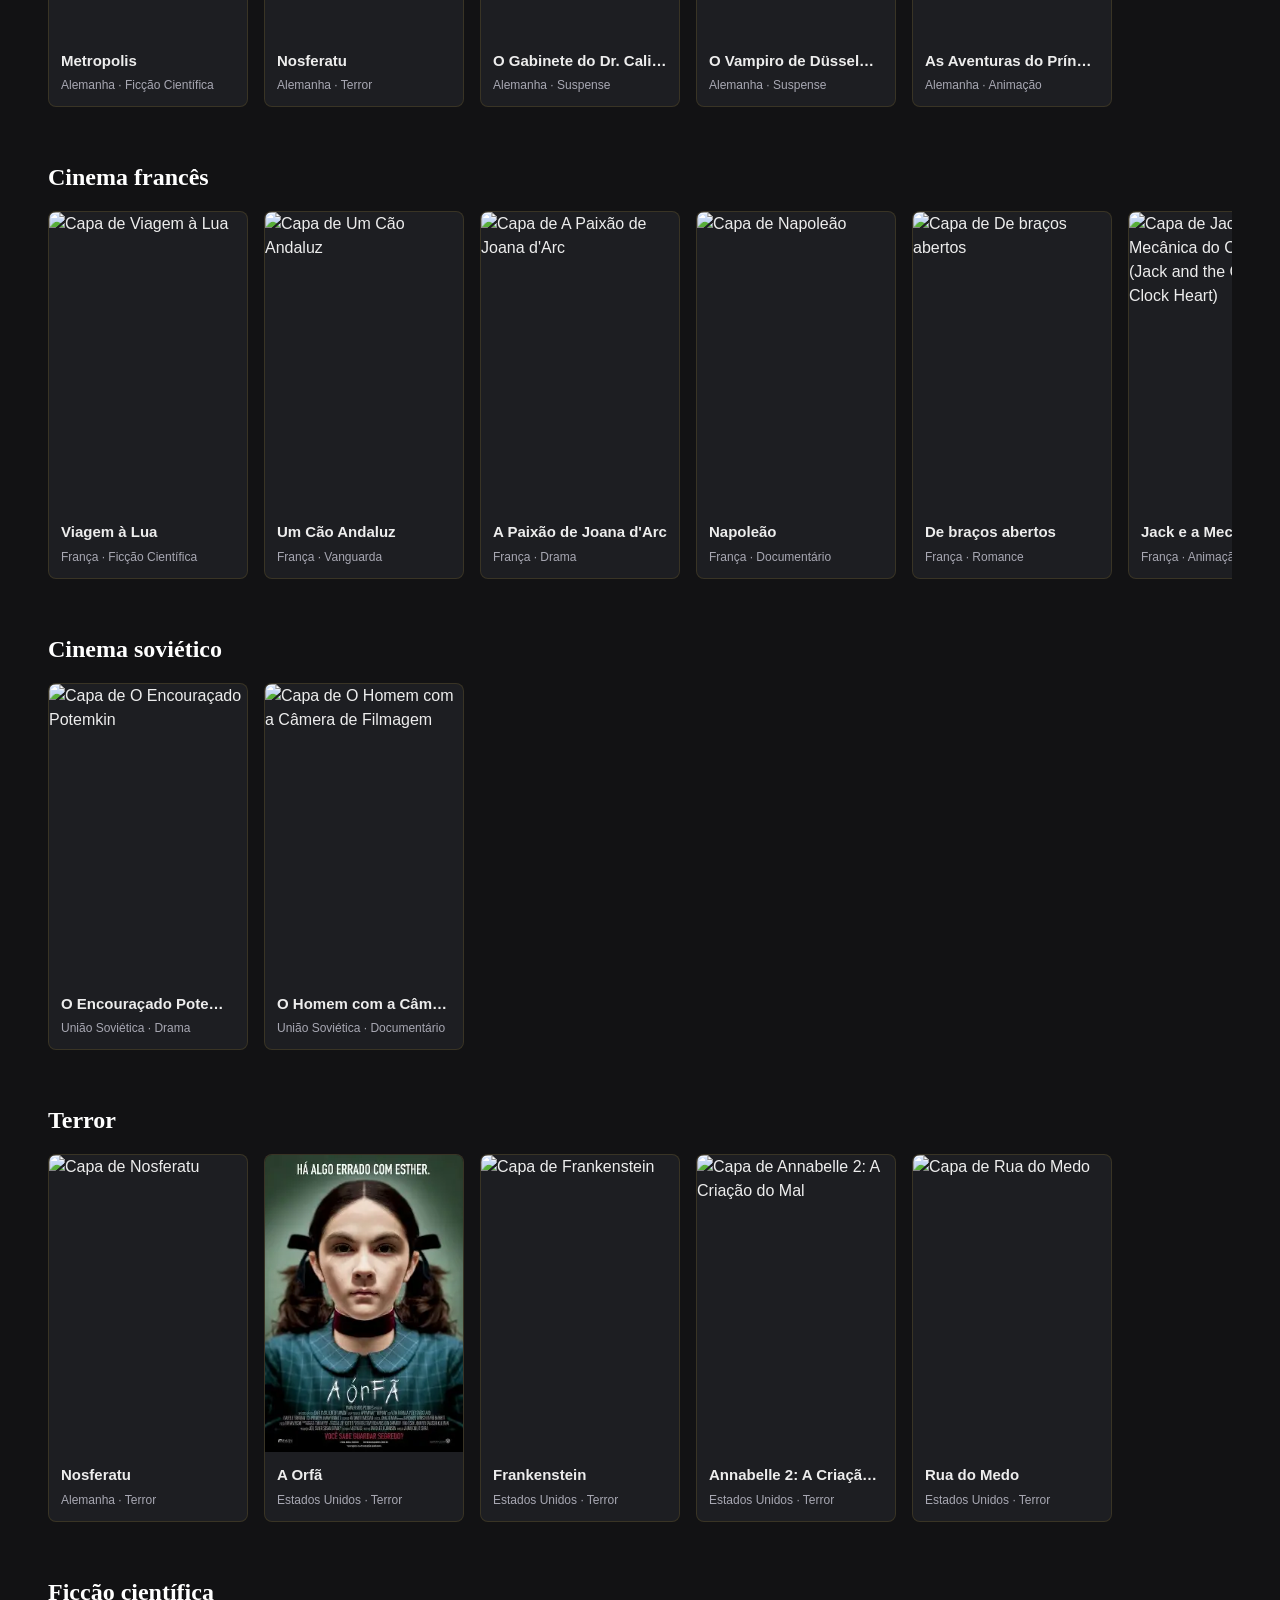
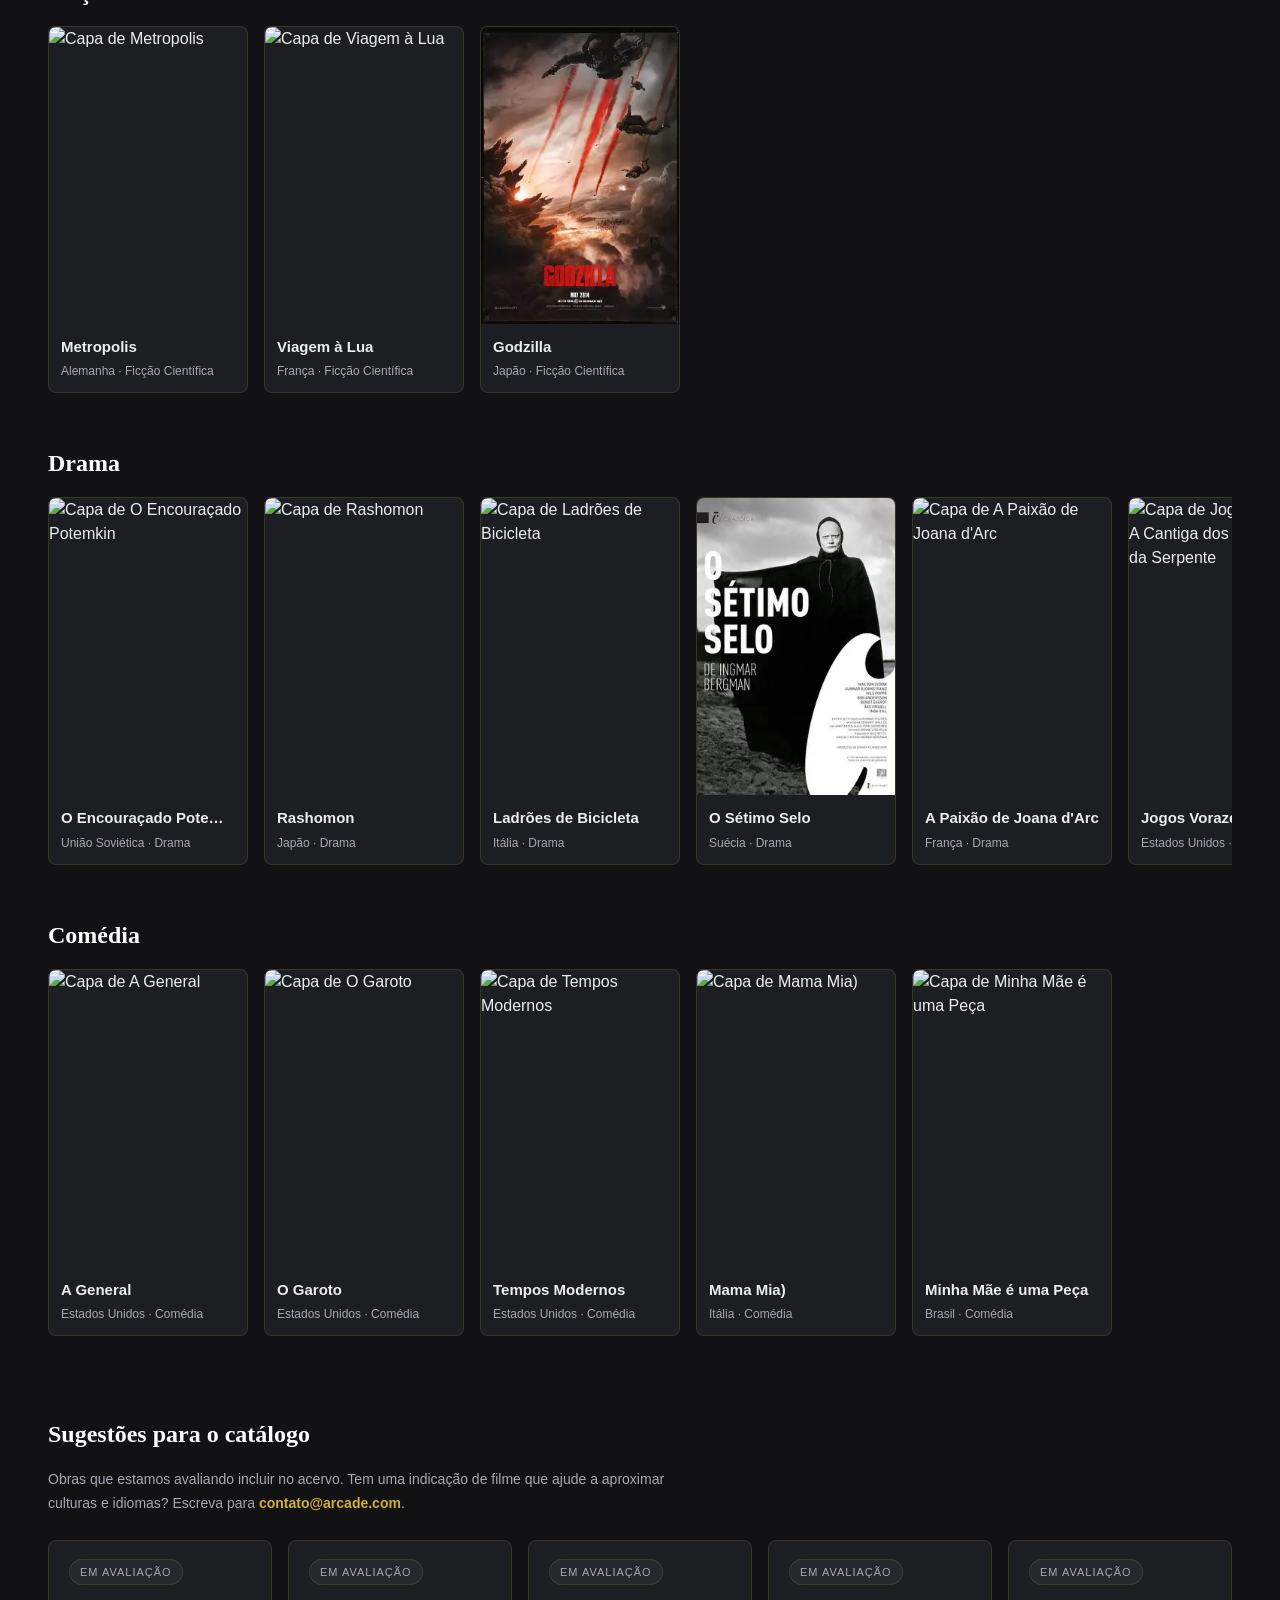
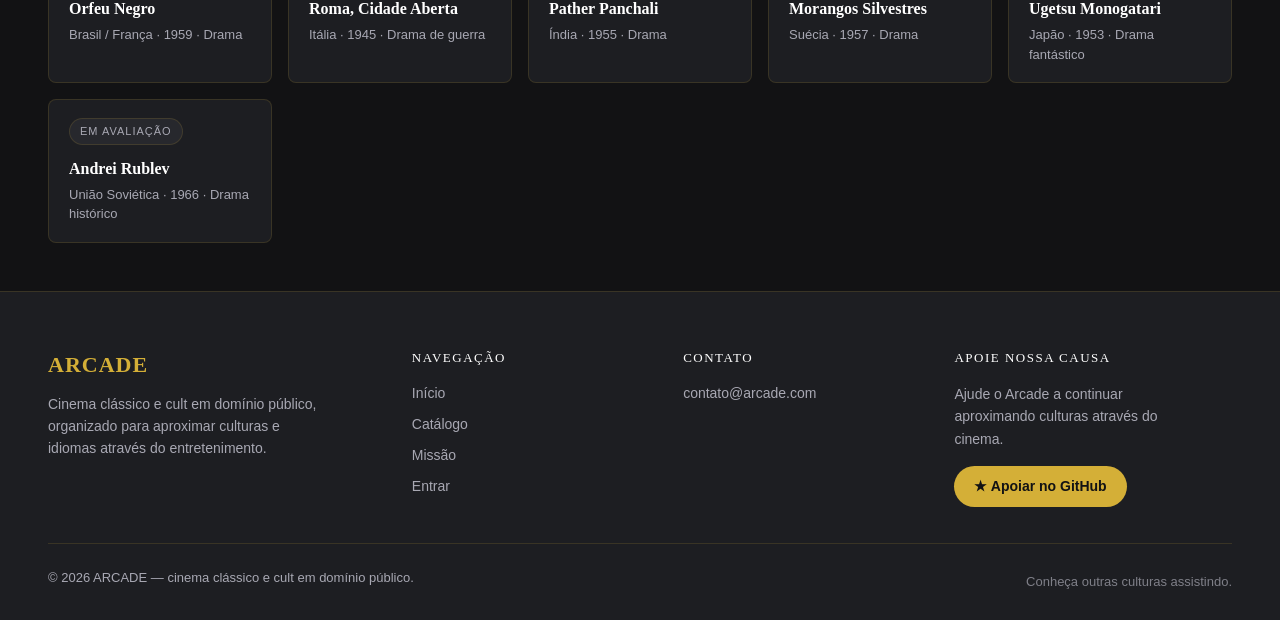
==== commit 6fdaa19c: "sessão continuar assistindo" ====
--- a/index.html
+++ b/index.html
@@ -33,6 +33,50 @@
   <!--  FILEIRAS — preenchidas pelo JavaScript  -->
   <main id="fileiras" class="fileiras"></main>
 
+  <!--  SUGESTÕES — filmes que ainda não estão no catálogo  -->
+  <section class="sugestoes-secao">
+    <div class="sugestoes-cabecalho">
+      <h2 class="fileira-titulo">Sugestões para o catálogo</h2>
+      <p class="sugestoes-texto">
+        Obras que estamos avaliando incluir no acervo. Tem uma indicação de filme que ajude a aproximar culturas e idiomas?
+        Escreva para <a href="mailto:contato@arcade.com" class="sugestoes-link">contato@arcade.com</a>.
+      </p>
+    </div>
+
+    <div class="sugestoes-lista">
+      <div class="sugestao-card">
+        <span class="sugestao-selo">Em avaliação</span>
+        <p class="sugestao-titulo">Orfeu Negro</p>
+        <p class="sugestao-meta">Brasil / França · 1959 · Drama</p>
+      </div>
+      <div class="sugestao-card">
+        <span class="sugestao-selo">Em avaliação</span>
+        <p class="sugestao-titulo">Roma, Cidade Aberta</p>
+        <p class="sugestao-meta">Itália · 1945 · Drama de guerra</p>
+      </div>
+      <div class="sugestao-card">
+        <span class="sugestao-selo">Em avaliação</span>
+        <p class="sugestao-titulo">Pather Panchali</p>
+        <p class="sugestao-meta">Índia · 1955 · Drama</p>
+      </div>
+      <div class="sugestao-card">
+        <span class="sugestao-selo">Em avaliação</span>
+        <p class="sugestao-titulo">Morangos Silvestres</p>
+        <p class="sugestao-meta">Suécia · 1957 · Drama</p>
+      </div>
+      <div class="sugestao-card">
+        <span class="sugestao-selo">Em avaliação</span>
+        <p class="sugestao-titulo">Ugetsu Monogatari</p>
+        <p class="sugestao-meta">Japão · 1953 · Drama fantástico</p>
+      </div>
+      <div class="sugestao-card">
+        <span class="sugestao-selo">Em avaliação</span>
+        <p class="sugestao-titulo">Andrei Rublev</p>
+        <p class="sugestao-meta">União Soviética · 1966 · Drama histórico</p>
+      </div>
+    </div>
+  </section>
+
   <!--  RODAPÉ  -->
   <footer class="rodape rodape-completo">
     <div class="rodape-grade">
@@ -107,6 +151,18 @@
     function montarFileiras(filmes) {
       const container = document.getElementById('fileiras');
 
+      // Continuar assistindo: histórico salvo pelo player, do mais recente para o mais antigo
+      const historico = JSON.parse(localStorage.getItem('arcade_historico')) || [];
+      if (historico.length > 0) {
+        container.appendChild(criarFileira('Continuar assistindo', historico.slice(0, 8)));
+      }
+
+      // Últimas adições: os filmes mais recentes do catálogo
+      const ultimasAdicoes = filmes.slice(-8).reverse();
+      if (ultimasAdicoes.length > 0) {
+        container.appendChild(criarFileira('Últimas adições', ultimasAdicoes));
+      }
+
       const fileiras = [
         { titulo: 'Cinema alemão',     filtro: f => f.pais === 'Alemanha' },
         { titulo: 'Cinema francês',    filtro: f => f.pais === 'França' },
--- a/css/estilo.css
+++ b/css/estilo.css
@@ -855,4 +855,83 @@
     flex-direction: column;
     text-align: center;
   }
+}
+
+/* =========================================================
+   SUGESTÕES PARA O CATÁLOGO (home)
+   ========================================================= */
+.sugestoes-secao {
+  padding: 8px 48px 48px;
+}
+
+.sugestoes-cabecalho {
+  max-width: 620px;
+  margin-bottom: 24px;
+}
+
+.sugestoes-texto {
+  margin-top: 8px;
+  font-size: 14px;
+  line-height: 1.7;
+  color: var(--texto-fraco);
+}
+
+.sugestoes-link {
+  color: var(--ambar);
+  font-weight: 600;
+}
+
+.sugestoes-link:hover {
+  color: var(--ambar-forte);
+}
+
+.sugestoes-lista {
+  display: grid;
+  grid-template-columns: repeat(auto-fill, minmax(220px, 1fr));
+  gap: 16px;
+}
+
+.sugestao-card {
+  background-color: var(--superficie);
+  border: 1px solid var(--borda);
+  border-radius: 8px;
+  padding: 18px 20px;
+  transition: border-color 0.2s, transform 0.2s;
+}
+
+.sugestao-card:hover {
+  border-color: var(--ambar);
+  transform: translateY(-3px);
+}
+
+.sugestao-selo {
+  display: inline-block;
+  font-size: 11px;
+  letter-spacing: 1px;
+  text-transform: uppercase;
+  color: var(--texto-fraco);
+  background-color: var(--superficie-2);
+  border: 1px solid var(--borda);
+  border-radius: 999px;
+  padding: 4px 10px;
+  margin-bottom: 12px;
+}
+
+.sugestao-titulo {
+  font-family: var(--fonte-titulo);
+  font-size: 16px;
+  font-weight: 600;
+  color: #fff;
+  margin-bottom: 4px;
+}
+
+.sugestao-meta {
+  font-size: 13px;
+  color: var(--texto-fraco);
+}
+
+@media (max-width: 640px) {
+  .sugestoes-secao {
+    padding: 8px 20px 40px;
+  }
 }
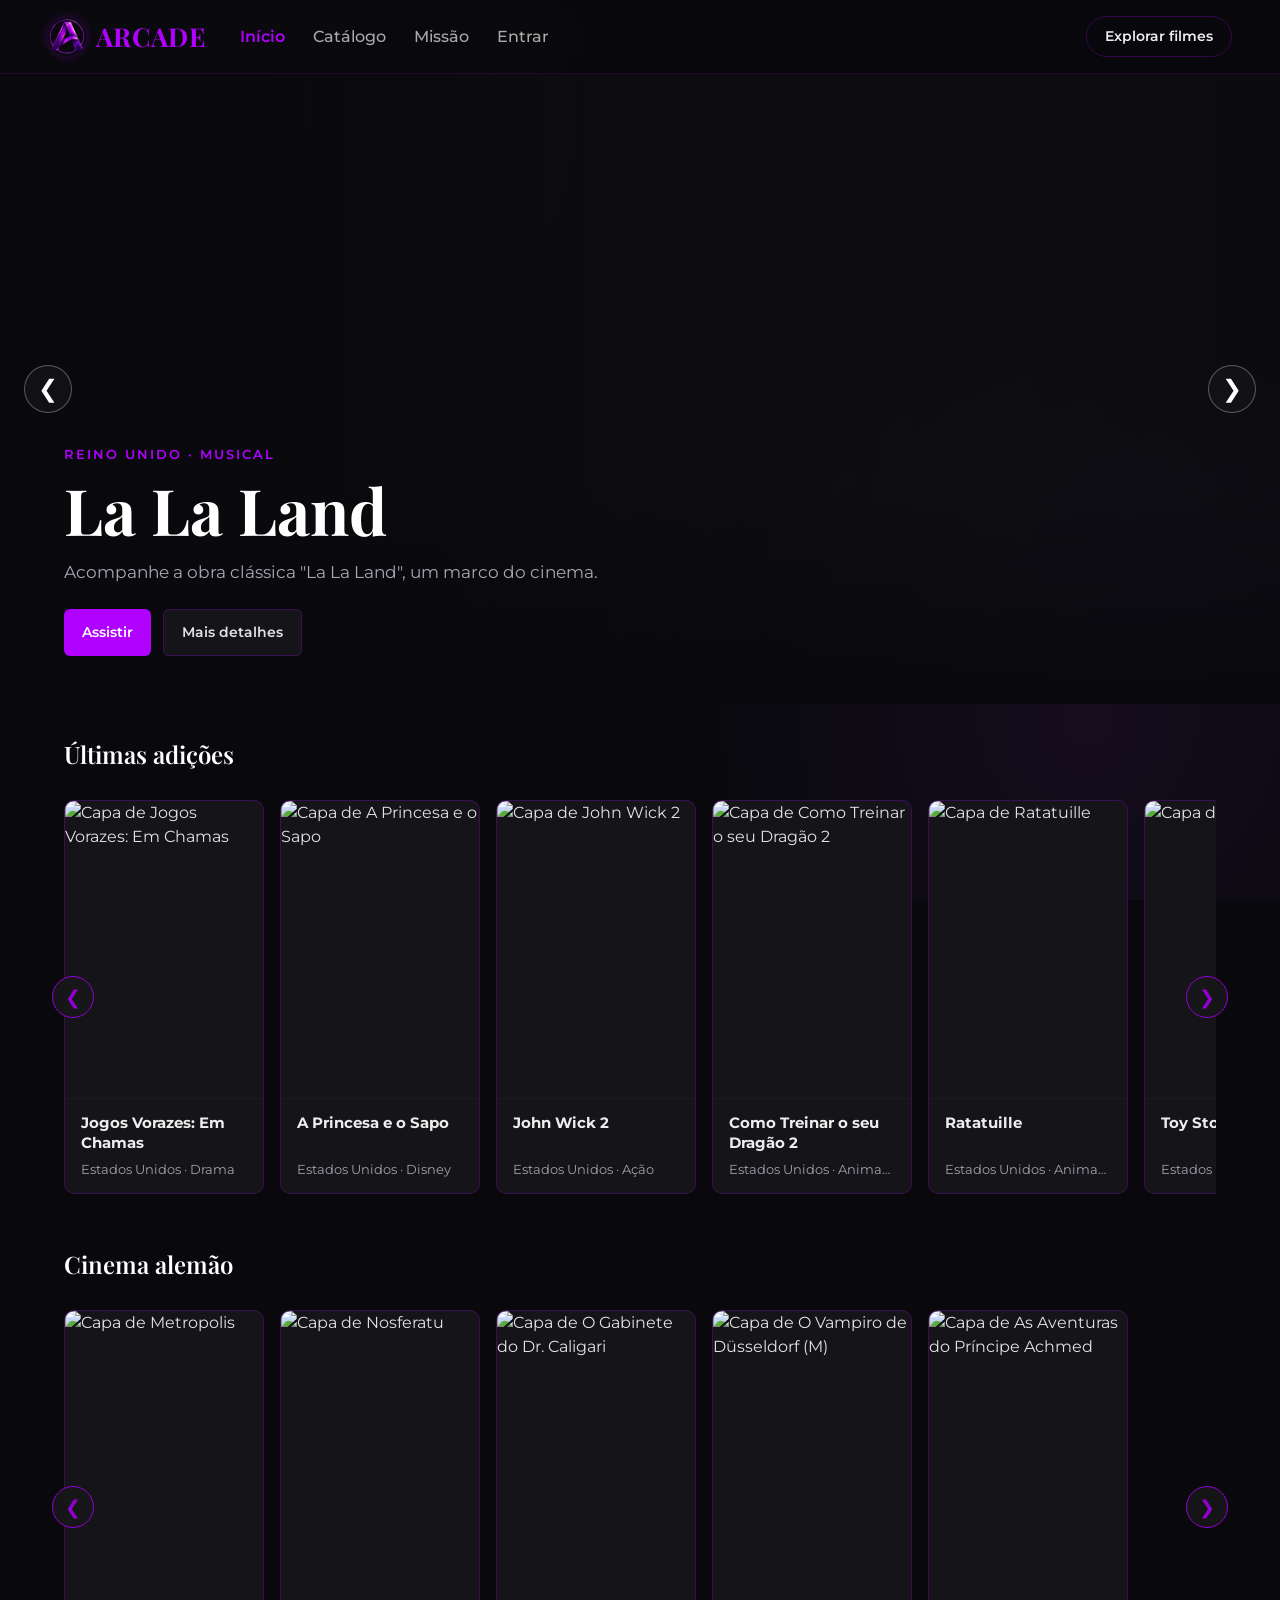
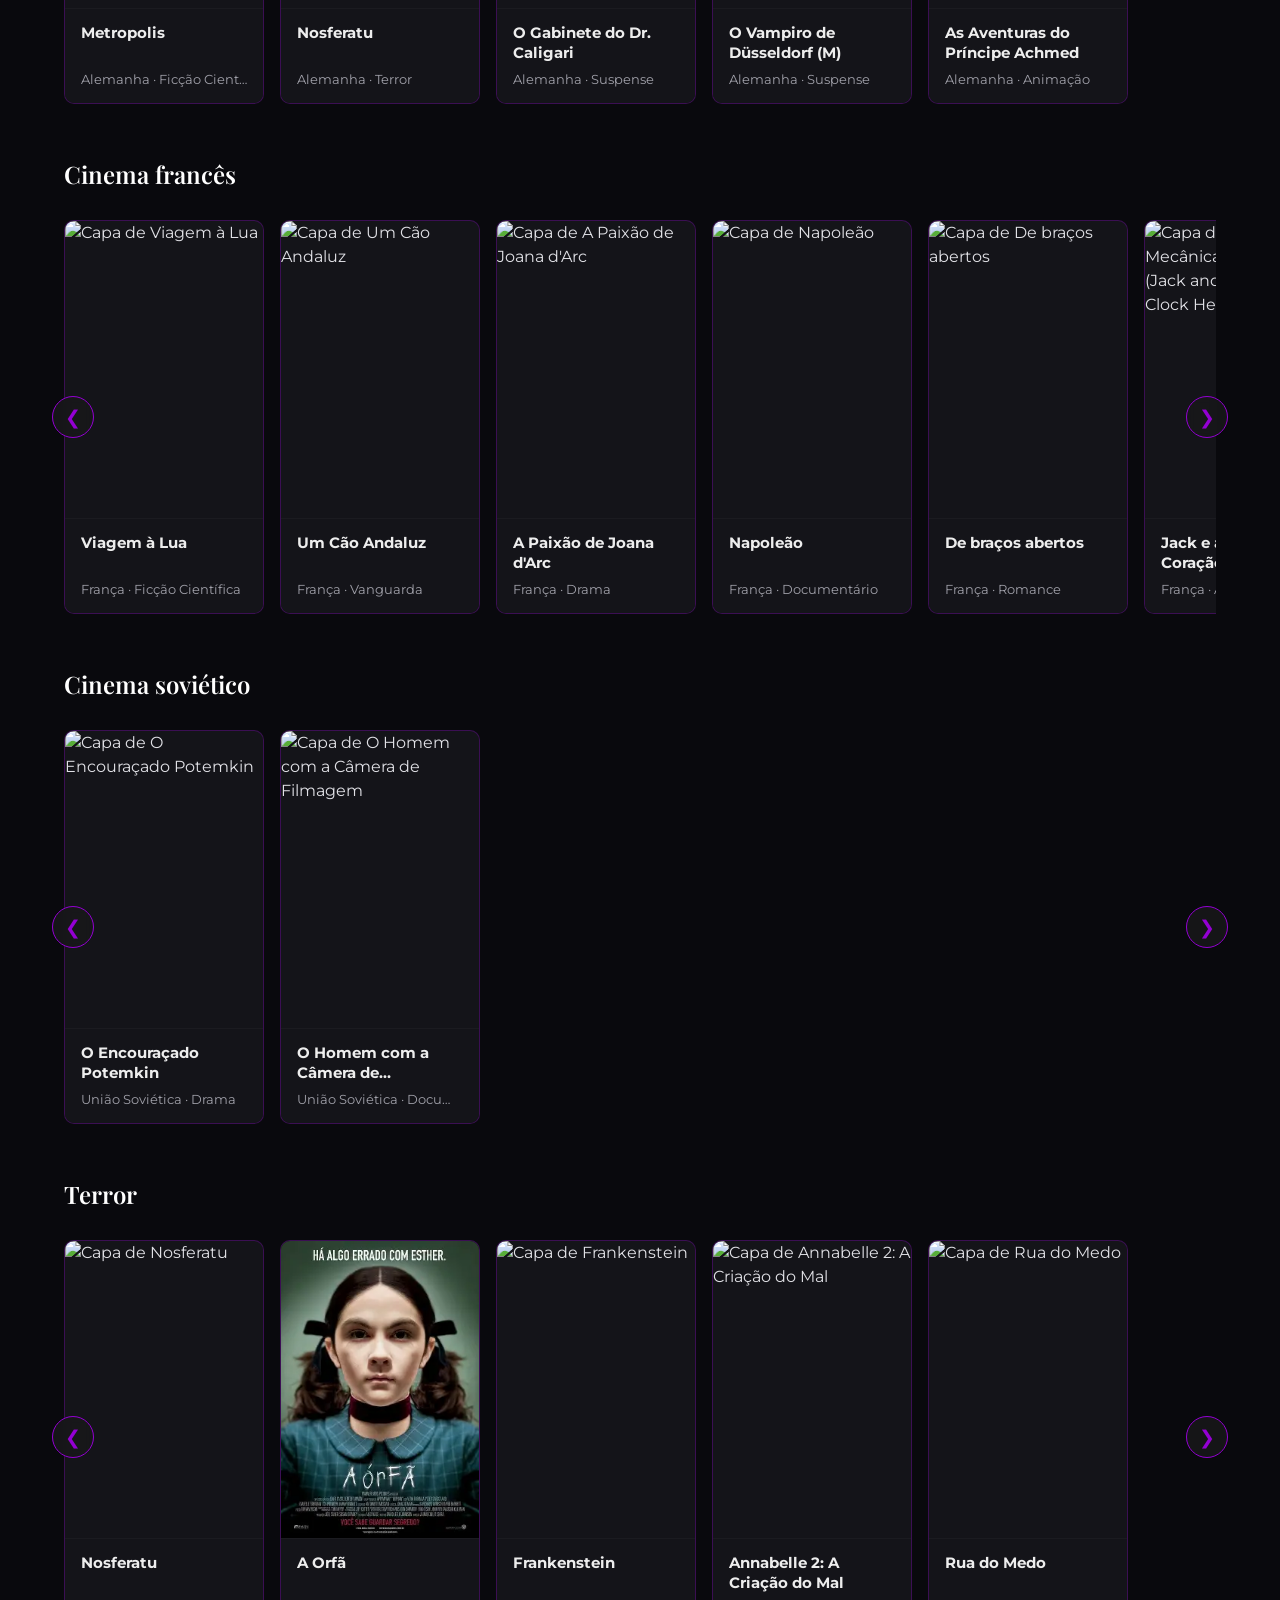
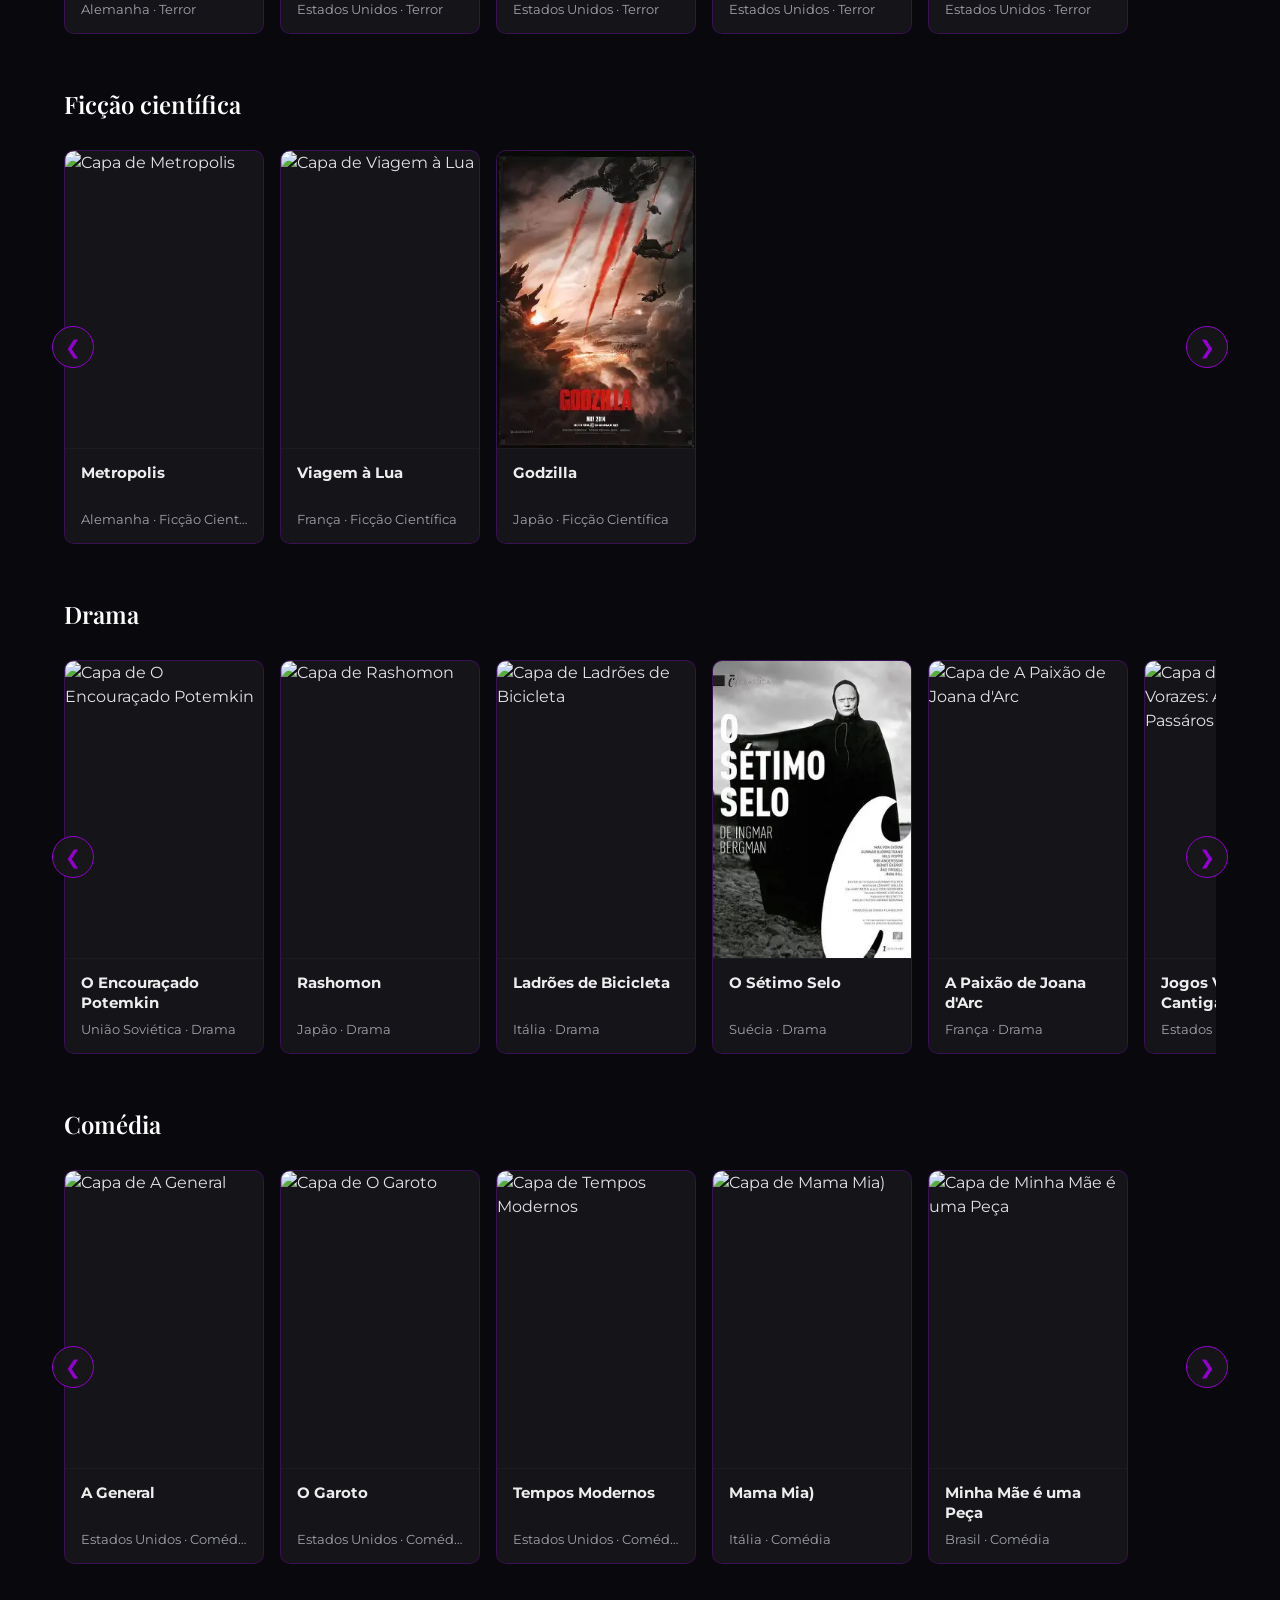
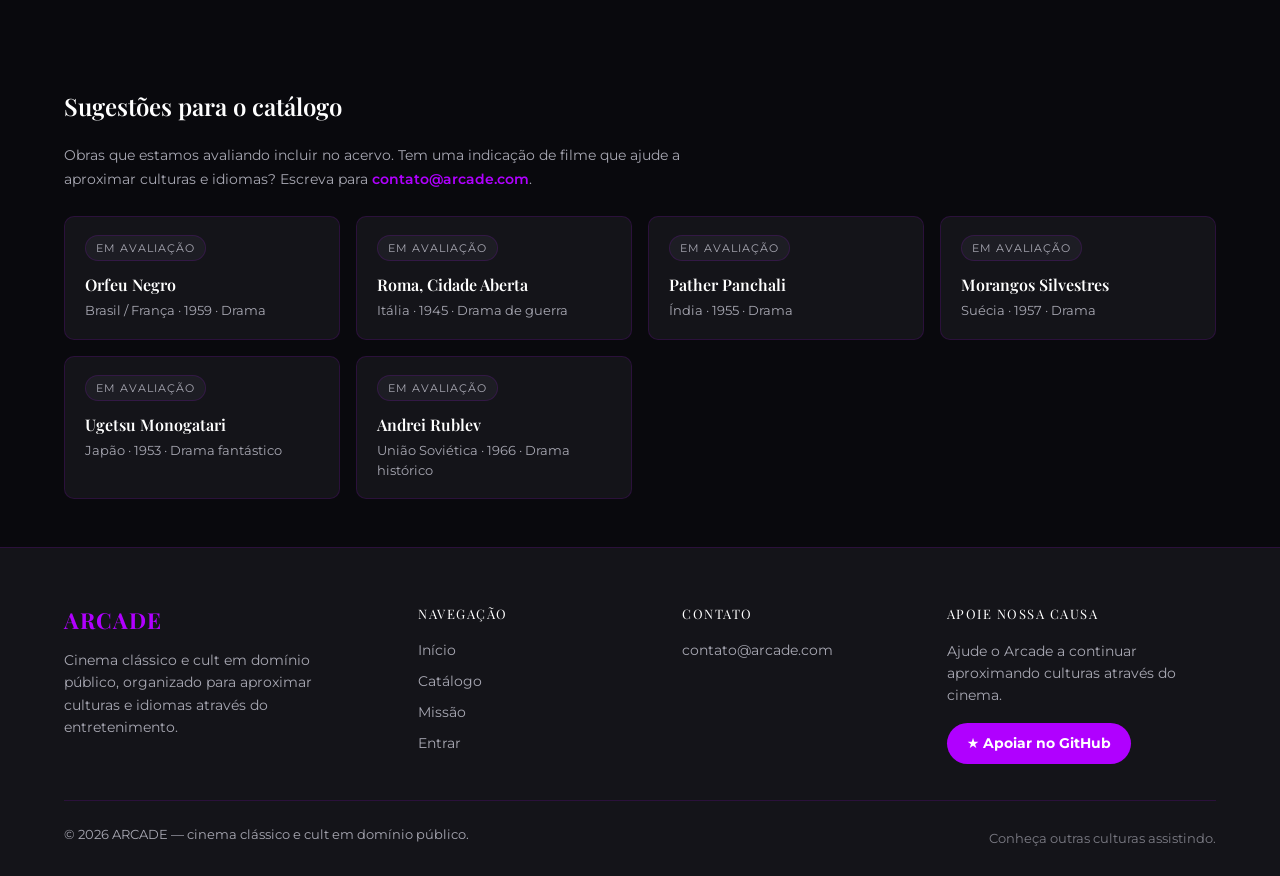
==== commit 926067ff: "Envio do projeto sem arquivos pesados" ====
--- a/index.html
+++ b/index.html
@@ -12,12 +12,116 @@
 
   <!-- estilo -->
   <link rel="stylesheet" href="css/estilo.css">
+
+  <style>
+    /* ESTILOS DO CARROSSEL HERO (DESTAQUE) */
+    .destaque {
+      position: relative;
+      transition: background-image 0.8s ease-in-out;
+      background-size: cover;
+      background-position: center;
+      min-height: 70vh;
+      display: flex;
+      align-items: flex-end;
+    }
+
+    .btn-seta-hero {
+      position: absolute;
+      top: 50%;
+      transform: translateY(-50%);
+      background: rgba(24, 24, 27, 0.6);
+      color: #fff;
+      border: 1px solid rgba(255, 255, 255, 0.3);
+      width: 48px;
+      height: 48px;
+      border-radius: 50%;
+      font-size: 1.5rem;
+      cursor: pointer;
+      z-index: 10;
+      display: flex;
+      align-items: center;
+      justify-content: center;
+      transition: all 0.2s ease-in-out;
+      backdrop-filter: blur(4px);
+    }
+
+    .btn-seta-hero:hover {
+      background: #9400D3;
+      border-color: #9400D3;
+      color: #FFFFFF;
+      box-shadow: 0 0 15px rgba(148, 0, 211, 0.8);
+    }
+
+    .btn-seta-hero.esquerda { left: 24px; }
+    .btn-seta-hero.direita { right: 24px; }
+
+    /* ESCONDER SCROLLBAR Mantendo Rolagem */
+    .fileira-lista {
+      display: flex;
+      gap: 16px;
+      overflow-x: auto;
+      scroll-behavior: smooth;
+      scrollbar-width: none; /* Firefox */
+      -ms-overflow-style: none; /* IE / Edge */
+      padding: 8px 0;
+    }
+
+    .fileira-lista::-webkit-scrollbar {
+      display: none; /* Chrome, Safari, Opera */
+    }
+
+    /* ENVOLTÓRIO COM BOTOES DE SETA */
+    .fileira-container-wrapper {
+      position: relative;
+      display: flex;
+      align-items: center;
+    }
+
+    .btn-seta-carrossel {
+      position: absolute;
+      top: 50%;
+      transform: translateY(-50%);
+      background: rgba(24, 24, 27, 0.85);
+      color: #9400D3;
+      border: 1px solid #9400D3;
+      width: 42px;
+      height: 42px;
+      border-radius: 50%;
+      font-size: 1.2rem;
+      cursor: pointer;
+      z-index: 10;
+      display: flex;
+      align-items: center;
+      justify-content: center;
+      transition: all 0.2s ease-in-out;
+      backdrop-filter: blur(4px);
+    }
+
+    .btn-seta-carrossel:hover {
+      background: #9400D3;
+      color: #FFFFFF;
+      box-shadow: 0 0 12px rgba(148, 0, 211, 0.6);
+    }
+
+    .btn-seta-carrossel.esquerda { left: -12px; }
+    .btn-seta-carrossel.direita { right: -12px; }
+
+    /* Ajuste para telas pequenas */
+    @media (max-width: 768px) {
+      .btn-seta-carrossel, .btn-seta-hero {
+        display: none;
+      }
+    }
+  </style>
 </head>
 <body>
 
-  <!--  MENU  -->
+  <!-- MENU -->
   <header class="topo">
-    <a href="index.html" class="logo">ARCADE</a>
+    <a href="index.html" class="logo-container">
+      <img src="img/img.png" alt="Logo Arcade" class="logo-img">
+      <span class="logo-texto">ARCADE</span>
+    </a>
     <nav class="menu">
       <a href="index.html" class="ativo">Início</a>
       <a href="catalogo.html">Catálogo</a>
@@ -27,13 +131,26 @@
     <a href="catalogo.html" class="botao-busca">Explorar filmes</a>
   </header>
 
-  <!--  DESTAQUE — preenchido pelo JavaScript  -->
-  <section id="destaque" class="destaque"></section>
-
-  <!--  FILEIRAS — preenchidas pelo JavaScript  -->
+  <!-- DESTAQUE (HERO) — Carrossel rotativo -->
+  <section id="destaque" class="destaque">
+    <button class="btn-seta-hero esquerda" onclick="mudarBanner(-1)" aria-label="Filme anterior">❮</button>
+    <button class="btn-seta-hero direita" onclick="mudarBanner(1)" aria-label="Próximo filme">❯</button>
+
+    <div class="destaque-conteudo" id="destaque-conteudo">
+      <p class="destaque-eyebrow" id="destaque-eyebrow"></p>
+      <h1 class="destaque-titulo" id="destaque-titulo">Carregando...</h1>
+      <p class="destaque-sinopse" id="destaque-sinopse"></p>
+      <div class="destaque-botoes">
+        <a href="#" id="destaque-btn-assistir" class="btn btn-principal">Assistir</a>
+        <a href="#" id="destaque-btn-detalhes" class="btn btn-secundario">Mais detalhes</a>
+      </div>
+    </div>
+  </section>
+
+  <!-- FILEIRAS — preenchidas pelo JavaScript -->
   <main id="fileiras" class="fileiras"></main>
 
-  <!--  SUGESTÕES — filmes que ainda não estão no catálogo  -->
+  <!-- SUGESTÕES — filmes que ainda não estão no catálogo -->
   <section class="sugestoes-secao">
     <div class="sugestoes-cabecalho">
       <h2 class="fileira-titulo">Sugestões para o catálogo</h2>
@@ -77,7 +194,7 @@
     </div>
   </section>
 
-  <!--  RODAPÉ  -->
+  <!-- RODAPÉ -->
   <footer class="rodape rodape-completo">
     <div class="rodape-grade">
       <div class="rodape-marca">
@@ -113,75 +230,154 @@
     </div>
   </footer>
 
-  <!-- monta a home usando /filmes.json (mesma fonte de dados do catálogo e da página de filme) -->
   <script>
+    // Configuração dos filmes do Banner Destaque: Cole a URL da imagem no campo 'banner'
+    const titulosDestaque = [
+      {
+        titulo: "La La Land",
+        banner: "https://images7.alphacoders.com/111/1111669.jpg" // Cole a URL da imagem aqui se desejar (ex: "https://link-imagem.jpg")
+      },
+      {
+        titulo: "Transformers: O Último Cavaleiro",
+        banner: "https://wallpaperbat.com/img/8622752-transformers-hd-wallpaper-and-background.jpg"
+      },
+      {
+        titulo: "Cinderela",
+        banner: "https://wallpaper.dog/large/5551721.jpg" // Cole a URL da imagem aqui
+      },
+      {
+        titulo: "Jogos Vorazes: EM Chamas",
+        banner: "https://images5.alphacoders.com/688/thumb-1920-688145.jpg" // Cole a URL da imagem aqui
+      },
+      {
+        titulo: "Crepusculo - Eclipse",
+        banner: "" // Cole a URL da imagem aqui
+      },
+      {
+        titulo: "Harry Potter e as Relíquias da Morte: Parte 1",
+        banner: "https://wallpapercave.com/wp/wp2141444.jpg" // Cole a URL da imagem aqui
+      }
+    ];
+
+    let filmesDestaque = [];
+    let indiceDestaque = 0;
+    let temporizadorDestaque = null;
+
     async function iniciarHome() {
       try {
         const resposta = await fetch('dados/filmes.json');
         const filmes = await resposta.json();
 
-        montarDestaque(filmes);
+        configurarDestaques(filmes);
         montarFileiras(filmes);
       } catch (erro) {
         console.error('Não consegui carregar os filmes:', erro);
       }
     }
 
-    // DESTAQUE (hero): escolhe um filme e desenha o topo grande
-    function montarDestaque(filmes) {
-      const filme = filmes.find(f => f.titulo === 'Metropolis') || filmes[0];
+    // Filtra e organiza os filmes do carrossel principal
+    function configurarDestaques(todosFilmes) {
+      filmesDestaque = titulosDestaque.map(item => {
+        const encontrado = todosFilmes.find(f => f.titulo.toLowerCase().includes(item.titulo.toLowerCase()));
+        
+        return {
+          id: encontrado ? encontrado.id : 1,
+          titulo: item.titulo,
+          pais: encontrado ? encontrado.pais : "Internacional",
+          genero: encontrado ? encontrado.genero : "Cinema",
+          capa: encontrado ? encontrado.capa : "img/img.png",
+          // Prioriza o link do banner customizado inserido acima
+          banner: item.banner || (encontrado ? (encontrado.banner || encontrado.capa) : "img/img.png"),
+          descricao: encontrado ? encontrado.descricao : `Acompanhe a obra incrível "${item.titulo}", disponível no acervo Arcade.`
+        };
+      });
+
+      exibirDestaqueAtual();
+      iniciarTemporizador();
+    }
+
+    // Renderiza os dados do filme atualmente selecionado no Banner
+    function exibirDestaqueAtual() {
+      const filme = filmesDestaque[indiceDestaque];
       const destaque = document.getElementById('destaque');
 
-      destaque.style.backgroundImage = `url('${filme.capa}')`;
-
-      destaque.innerHTML = `
-        <div class="destaque-conteudo">
-          <p class="destaque-eyebrow">${filme.pais} · ${filme.genero}</p>
-          <h1 class="destaque-titulo">${filme.titulo}</h1>
-          <p class="destaque-sinopse">Acompanhe a obra clássica "${filme.titulo}", um marco do cinema em domínio público.</p>
-          <div class="destaque-botoes">
-            <a href="player.html?id=${filme.id}" class="btn btn-principal">Assistir</a>
-            <a href="filme.html?id=${filme.id}" class="btn btn-secundario">Mais detalhes</a>
-          </div>
-        </div>
-      `;
+      destaque.style.backgroundImage = `linear-gradient(to right, rgba(18, 18, 20, 0.95) 35%, rgba(18, 18, 20, 0.3)), url('${filme.banner}')`;
+
+      document.getElementById('destaque-eyebrow').innerText = `${filme.pais} · ${filme.genero}`;
+      document.getElementById('destaque-titulo').innerText = filme.titulo;
+      document.getElementById('destaque-sinopse').innerText = filme.descricao || `Acompanhe a obra clássica "${filme.titulo}", um marco do cinema.`;
+      
+      document.getElementById('destaque-btn-assistir').href = `player.html?id=${filme.id}`;
+      document.getElementById('destaque-btn-detalhes').href = `filme.html?id=${filme.id}`;
+    }
+
+    // Função de alternância via setas ou tempo
+    function mudarBanner(direcao) {
+      indiceDestaque += direcao;
+      if (indiceDestaque < 0) {
+        indiceDestaque = filmesDestaque.length - 1;
+      } else if (indiceDestaque >= filmesDestaque.length) {
+        indiceDestaque = 0;
+      }
+      exibirDestaqueAtual();
+      reiniciarTemporizador();
+    }
+
+    // Cronômetro de 10 segundos
+    function iniciarTemporizador() {
+      temporizadorDestaque = setInterval(() => {
+        mudarBanner(1);
+      }, 10000);
+    }
+
+    function reiniciarTemporizador() {
+      clearInterval(temporizadorDestaque);
+      iniciarTemporizador();
     }
 
     // FILEIRAS: cria várias linhas de filmes por país e gênero
     function montarFileiras(filmes) {
       const container = document.getElementById('fileiras');
 
-      // Continuar assistindo: histórico salvo pelo player, do mais recente para o mais antigo
       const historico = JSON.parse(localStorage.getItem('arcade_historico')) || [];
       if (historico.length > 0) {
-        container.appendChild(criarFileira('Continuar assistindo', historico.slice(0, 8)));
-      }
-
-      // Últimas adições: os filmes mais recentes do catálogo
+        container.appendChild(criarFileira('Continuar assistindo', historico.slice(0, 8), 'historico'));
+      }
+
       const ultimasAdicoes = filmes.slice(-8).reverse();
       if (ultimasAdicoes.length > 0) {
-        container.appendChild(criarFileira('Últimas adições', ultimasAdicoes));
+        container.appendChild(criarFileira('Últimas adições', ultimasAdicoes, 'ultimas'));
       }
 
       const fileiras = [
-        { titulo: 'Cinema alemão',     filtro: f => f.pais === 'Alemanha' },
-        { titulo: 'Cinema francês',    filtro: f => f.pais === 'França' },
-        { titulo: 'Cinema soviético',  filtro: f => f.pais === 'União Soviética' },
-        { titulo: 'Terror',            filtro: f => f.genero === 'Terror' },
-        { titulo: 'Ficção científica', filtro: f => f.genero === 'Ficção Científica' },
-        { titulo: 'Drama',             filtro: f => f.genero === 'Drama' },
-        { titulo: 'Comédia',           filtro: f => f.genero === 'Comédia' },
+        { id: 'alemao', titulo: 'Cinema alemão',     filtro: f => f.pais === 'Alemanha' },
+        { id: 'frances', titulo: 'Cinema francês',   filtro: f => f.pais === 'França' },
+        { id: 'sovietico', titulo: 'Cinema soviético', filtro: f => f.pais === 'União Soviética' },
+        { id: 'terror', titulo: 'Terror',           filtro: f => f.genero === 'Terror' },
+        { id: 'ficcao', titulo: 'Ficção científica', filtro: f => f.genero === 'Ficção Científica' },
+        { id: 'drama', titulo: 'Drama',            filtro: f => f.genero === 'Drama' },
+        { id: 'comedia', titulo: 'Comédia',          filtro: f => f.genero === 'Comédia' },
       ];
 
       fileiras.forEach(item => {
         const selecionados = filmes.filter(item.filtro);
         if (selecionados.length === 0) return;
-        container.appendChild(criarFileira(item.titulo, selecionados));
+        container.appendChild(criarFileira(item.titulo, selecionados, item.id));
       });
     }
 
-    // cria UMA fileira (título + lista de cards) e devolve o elemento pronto
-    function criarFileira(titulo, filmes) {
+    function rolarFileira(idLista, direcao) {
+      const lista = document.getElementById(`lista-${idLista}`);
+      if (lista) {
+        const distancia = 400;
+        lista.scrollBy({
+          left: direcao * distancia,
+          behavior: 'smooth'
+        });
+      }
+    }
+
+    function criarFileira(titulo, filmes, idFileira) {
       const secao = document.createElement('section');
       secao.className = 'fileira';
 
@@ -189,13 +385,16 @@
 
       secao.innerHTML = `
         <h2 class="fileira-titulo">${titulo}</h2>
-        <div class="fileira-lista">${cards}</div>
+        <div class="fileira-container-wrapper">
+          <button class="btn-seta-carrossel esquerda" onclick="rolarFileira('${idFileira}', -1)" aria-label="Anterior">❮</button>
+          <div class="fileira-lista" id="lista-${idFileira}">${cards}</div>
+          <button class="btn-seta-carrossel direita" onclick="rolarFileira('${idFileira}', 1)" aria-label="Próximo">❯</button>
+        </div>
       `;
 
       return secao;
     }
 
-    // cria o HTML de UM card de filme, ligando para a página de detalhes
     function criarCard(filme) {
       return `
         <a class="card" href="filme.html?id=${filme.id}">
@@ -208,8 +407,11 @@
       `;
     }
 
+    // Tornando a função acessível globalmente
+    window.mudarBanner = mudarBanner;
+
     iniciarHome();
   </script>
   <script src="js/auth.js"></script>
 </body>
-</html>
+</html>
--- a/css/estilo.css
+++ b/css/estilo.css
@@ -1,22 +1,43 @@
+/* =========================================================
+   IMPORTAÇÃO DAS FONTES (Playfair Display + Montserrat)
+   ========================================================= */
+@import url('https://fonts.googleapis.com/css2?family=Montserrat:wght@400;500;600;700&family=Playfair+Display:ital,wght@0,600;0,700;1,600&display=swap');
 
 :root {
-  --fundo:        #121214;  /* Dark Mode Base (cinza quase preto) */
-  --superficie:   #1D1E22;  /* Superfícies e cards */
-  --superficie-2: #27282D;  /* Variação sutil para hovers */
-  --ambar:        #D4AF37;  /* Accent principal (Ouro Velho / Latão) */
-  --ambar-forte:  #C5A059;  /* Variação tom suave/ouro clássico */
-  --texto:        #E1E1E6;  /* Texto principal legível e confortável */
-  --texto-fraco:  #A8A8B3;  /* Texto secundário */
-  --borda:        rgba(212, 175, 55, 0.15); /* Borda sutil em tom dourado */
-
-  --fonte-titulo: "Cinzel", "Playfair Display", Georgia, serif;
-  --fonte-texto:  "Plus Jakarta Sans", "Inter", system-ui, sans-serif;
-}
-
-/* =========================================================
-   RESET BÁSICO
-   ========================================================= */
-* {
+  /* Fundo & Superfícies */
+  --fundo: #09090D;
+  --fundo-principal: #09090D;
+  --superficie: #141419;
+  --superficie-2: #1D1D24;
+  
+  /* HIERARQUIA DE ROXOS */
+  --roxo-principal: #B000FF;  
+  --roxo-secundario: #7200B8;  
+  --roxo-discreto: #3B1854;    
+
+  /* Aliases para compatibilidade */
+  --ambar: var(--roxo-principal);
+  --ambar-forte: var(--roxo-secundario);
+  --vinho-profundo: var(--roxo-discreto);
+  
+  /* Tipografia & Bordas */
+  --texto: #E1E1E6;
+  --texto-principal: #EDEDED;
+  --texto-fraco: #A8A8B3;
+  --texto-secundario: #A1A1AA;
+  --borda: rgba(176, 0, 255, 0.25);
+  --borda-sutil: rgba(176, 0, 255, 0.15);
+
+  /* Fontes */
+  --fonte-titulo: "Playfair Display", Georgia, serif;
+  --fonte-texto: "Montserrat", system-ui, sans-serif;
+  --fonte-corpo: "Montserrat", system-ui, sans-serif;
+}
+
+/* =========================================================
+   RESET BÁSICO & FUNDO COM NÉVOA ROXA SOFISTICADA
+   ========================================================= */
+*, *::before, *::after {
   margin: 0;
   padding: 0;
   box-sizing: border-box;
@@ -24,10 +45,20 @@
 
 body {
   font-family: var(--fonte-texto);
-  background-color: var(--fundo);
+  background: 
+    radial-gradient(circle at 15% 10%, rgba(59, 24, 84, 0.35), transparent 30%),
+    radial-gradient(circle at 85% 80%, rgba(59, 24, 84, 0.25), transparent 30%),
+    var(--fundo);
+  background-attachment: fixed;
   color: var(--texto);
   line-height: 1.5;
   -webkit-font-smoothing: antialiased;
+  -moz-osx-font-smoothing: grayscale;
+  overflow-x: hidden;
+}
+
+h1, h2, h3, h4, h5, h6 {
+  font-family: var(--fonte-titulo);
 }
 
 a {
@@ -37,89 +68,156 @@
 
 img {
   display: block;
-  width: 100%;
-}
-
-/* =========================================================
-   BARRA DE NAVEGAÇÃO (topo)
-   ========================================================= */
-.topo {
+  max-width: 100%;
+  height: auto;
+}
+
+/* =========================================================
+   BARRA DE NAVEGAÇÃO PREMIUM (ATUALIZADA)
+   ========================================================= */
+.topo,
+header {
   position: sticky;
   top: 0;
   z-index: 100;
   display: flex;
   align-items: center;
-  gap: 32px;
   padding: 16px 48px;
-  background-color: rgba(29, 30, 34, 0.85); /* Tom da superfície translúcido */
-  backdrop-filter: blur(10px);
-  border-bottom: 1px solid var(--borda);
-}
-
+  background-color: rgba(9, 9, 13, 0.90);
+  backdrop-filter: blur(12px);
+  -webkit-backdrop-filter: blur(12px);
+  border-bottom: 1px solid var(--borda-sutil);
+}
+
+.logo-container {
+  display: flex;
+  align-items: center;
+  gap: 10px;
+  text-decoration: none;
+  margin-right: 20px;
+}
+
+.logo-img {
+  width: 38px;
+  height: 38px;
+  object-fit: contain;
+  border-radius: 50%;
+  box-shadow: 0 0 10px rgba(176, 0, 255, 0.3);
+  transition: transform 0.3s ease, box-shadow 0.3s ease;
+}
+
+.logo-container:hover .logo-img {
+  transform: scale(1.08);
+  box-shadow: 0 0 16px rgba(176, 0, 255, 0.6);
+}
+
+.logo-texto,
 .logo {
   font-family: var(--fonte-titulo);
   font-size: 26px;
   font-weight: 700;
-  color: var(--ambar);
+  color: var(--roxo-principal);
   letter-spacing: 1px;
   text-transform: uppercase;
 }
 
+/* Links de Navegação com Espaçamento Premium */
+nav {
+  display: flex;
+  align-items: center;
+}
+
 .menu {
   display: flex;
-  gap: 24px;
-}
-
+  align-items: center;
+}
+
+nav a,
 .menu a {
-  color: var(--texto-fraco);
+  color: #aaa;
+  text-decoration: none;
+  margin: 0 14px;
   font-weight: 500;
-  transition: color 0.2s;
-}
-
-.menu a:hover,
+  transition: color 0.3s ease;
+}
+
+nav a:hover,
+.menu a:hover {
+  color: #B000FF;
+}
+
+nav a.active,
+nav a.ativo,
+.menu a.active,
 .menu a.ativo {
-  color: var(--ambar);
+  color: #B000FF;
+  font-weight: 600;
 }
 
 .botao-busca {
   margin-left: auto;
   padding: 9px 18px;
-  border: 1px solid var(--ambar);
+  border: 1px solid var(--borda);
   border-radius: 999px;
-  color: var(--ambar);
+  color: var(--texto-principal);
   font-weight: 600;
   font-size: 14px;
-  transition: all 0.2s;
+  background: transparent;
+  cursor: pointer;
+  transition: all 0.2s ease;
 }
 
 .botao-busca:hover {
-  background-color: var(--ambar);
-  color: #121214;
-}
-
-/* =========================================================
-   DESTAQUE (hero) — O filme grande do topo
-   ========================================================= */
-.destaque {
+  border-color: var(--roxo-principal);
+  color: var(--roxo-principal);
+}
+
+/* =========================================================
+   DESTAQUE CINEMATOGRÁFICO (HERO)
+   ========================================================= */
+.destaque,
+.hero {
   position: relative;
-  min-height: 78vh;
-  display: flex;
-  align-items: flex-end;
-  padding: 48px;
+  min-height: 70vh;
+  display: flex;
+  align-items: center;
+  padding: 48px 64px;
   background-size: cover;
   background-position: center;
-}
-
-.destaque::before {
+  transition: background-image 0.8s ease-in-out;
+}
+
+/* Máscara Lateral (Esquerda para Direita) */
+.destaque::before,
+.hero::before {
   content: "";
   position: absolute;
   inset: 0;
   background: linear-gradient(
-    to top,
-    var(--fundo) 5%,
-    rgba(18, 18, 20, 0.6) 50%,
-    rgba(18, 18, 20, 0.2) 100%
+    90deg,
+    #09090d 0%,
+    rgba(9, 9, 13, 0.85) 30%,
+    rgba(9, 9, 13, 0.25) 70%,
+    rgba(9, 9, 13, 0.1) 100%
   );
+  z-index: 1;
+}
+
+/* Máscara Inferior (Transição suave com o resto do site) */
+.destaque::after,
+.hero::after {
+  content: "";
+  position: absolute;
+  bottom: 0;
+  left: 0;
+  width: 100%;
+  height: 35%;
+  background: linear-gradient(
+    transparent,
+    #09090d
+  );
+  z-index: 1;
+  pointer-events: none;
 }
 
 .destaque-conteudo {
@@ -132,7 +230,7 @@
   font-size: 13px;
   letter-spacing: 2px;
   text-transform: uppercase;
-  color: var(--ambar);
+  color: var(--roxo-principal);
   margin-bottom: 12px;
   font-weight: 600;
 }
@@ -158,23 +256,32 @@
 }
 
 .btn {
-  display: inline-block;
-  padding: 12px 26px;
+  display: inline-flex;
+  align-items: center;
+  justify-content: center;
+  padding: 12px 18px;
   border-radius: 6px;
   font-weight: 600;
-  font-size: 15px;
+  font-size: 14px;
   cursor: pointer;
-  transition: transform 0.15s, background 0.2s;
-}
-
-.btn:hover { transform: translateY(-2px); }
+  border: none;
+  white-space: nowrap;
+  transition: transform 0.15s ease, background-color 0.2s ease, border-color 0.2s ease, box-shadow 0.2s ease;
+}
+
+.btn:hover {
+  transform: translateY(-2px);
+}
 
 .btn-principal {
-  background-color: var(--ambar);
-  color: #121214;
-}
-
-.btn-principal:hover { background-color: var(--ambar-forte); }
+  background-color: var(--roxo-principal);
+  color: #FFFFFF;
+}
+
+.btn-principal:hover {
+  background-color: var(--roxo-secundario);
+  box-shadow: 0 4px 14px rgba(176, 0, 255, 0.4);
+}
 
 .btn-secundario {
   background-color: var(--superficie);
@@ -182,13 +289,46 @@
   border: 1px solid var(--borda);
 }
 
-.btn-secundario:hover { background-color: var(--superficie-2); }
+.btn-secundario:hover {
+  background-color: var(--superficie-2);
+  border-color: var(--roxo-secundario);
+}
+
+/* Controles do Carrossel */
+.carousel-btn {
+  position: absolute;
+  top: 50%;
+  transform: translateY(-50%);
+  background: rgba(9, 9, 13, 0.6);
+  color: #fff;
+  border: 1px solid var(--borda-sutil);
+  font-size: 24px;
+  padding: 12px 18px;
+  cursor: pointer;
+  border-radius: 50%;
+  z-index: 10;
+  transition: all 0.3s ease;
+}
+
+.carousel-btn:hover {
+  background: var(--roxo-discreto);
+  border-color: var(--roxo-principal);
+}
+
+.prev-btn { left: 24px; }
+.next-btn { right: 24px; }
 
 /* =========================================================
    FILEIRAS DE FILMES
    ========================================================= */
 .fileiras {
-  padding: 40px 48px 20px;
+  padding: 0 64px 40px;
+  margin-top: 32px;
+  position: relative;
+  z-index: 5;
+  max-width: 1400px;
+  margin-left: auto;
+  margin-right: auto;
 }
 
 .fileira {
@@ -199,90 +339,125 @@
   font-family: var(--fonte-titulo);
   font-size: 24px;
   font-weight: 600;
-  margin-bottom: 16px;
+  margin-top: 24px;
+  margin-bottom: 20px;
   color: #FFFFFF;
 }
 
 .fileira-lista {
   display: flex;
-  gap: 16px;
+  gap: 20px;
   overflow-x: auto;
-  padding-bottom: 8px;
+  padding: 12px 4px 24px 4px;
   scroll-behavior: smooth;
-}
-
-/* =========================================================
-   CARD DE FILME
-   ========================================================= */
-.card {
+  scrollbar-width: none;
+  -ms-overflow-style: none;
+}
+
+.fileira-lista::-webkit-scrollbar {
+  display: none;
+}
+
+/* =========================================================
+   CARDS DE FILME ESTILO STREAMING (.card e .card-filme)
+   ========================================================= */
+.card,
+.card-filme,
+.movie-card {
   flex: 0 0 200px;
-  border-radius: 8px;
+  border-radius: 10px;
   overflow: hidden;
   background-color: var(--superficie);
-  border: 1px solid var(--borda);
-  transition: transform 0.2s, background-color 0.2s;
+  border: 1px solid rgba(176, 0, 255, 0.25);
   position: relative;
-}
-
-.card:hover {
-  transform: translateY(-4px);
+  display: flex;
+  flex-direction: column;
+  transition: 
+    transform 0.3s ease,
+    box-shadow 0.3s ease,
+    border-color 0.3s ease,
+    background-color 0.3s ease;
+  animation: surgimentoRapido 0.3s ease-out forwards;
+}
+
+.card:hover,
+.card-filme:hover,
+.movie-card:hover {
+  transform: translateY(-8px);
+  border-color: rgba(176, 0, 255, 0.8);
+  box-shadow: 0 15px 40px rgba(176, 0, 255, 0.18);
   background-color: var(--superficie-2);
 }
 
-.card-capa {
+/* Container de imagem do Card com Zoom suave */
+.card-capa-wrapper,
+.card-capa-container {
+  overflow: hidden;
+  position: relative;
+  width: 100%;
+  aspect-ratio: 2 / 3;
+}
+
+.card-capa,
+.card-filme img,
+.movie-card img {
+  width: 100%;
   aspect-ratio: 2 / 3;
   object-fit: cover;
-}
-
-.card-info {
-  padding: 12px;
-}
-
-.card-titulo {
-  font-size: 15px;
-  font-weight: 600;
-  margin-bottom: 4px;
+  display: block;
+  transition: transform 0.4s ease;
+}
+
+.card:hover .card-capa,
+.card-filme:hover img,
+.movie-card:hover img {
+  transform: scale(1.05);
+}
+
+.card-info,
+.card-filme-info {
+  padding: 14px 16px;
+  display: flex;
+  flex-direction: column;
+  justify-content: space-between;
+  flex-grow: 1;
+  min-height: 95px;
+  background-color: var(--superficie);
+  border-top: 1px solid rgba(255, 255, 255, 0.03);
+  transition: background-color 0.3s ease;
+}
+
+.card:hover .card-info,
+.card-filme:hover .card-filme-info {
+  background-color: var(--superficie-2);
+}
+
+.card-titulo,
+.card-filme h3 {
+  font-size: 0.95rem;
+  font-weight: 700;
+  margin: 0 0 6px 0;
+  color: var(--texto-principal);
+  line-height: 1.3;
+  display: -webkit-box;
+  -webkit-line-clamp: 2;
+  -webkit-box-orient: vertical;
+  overflow: hidden;
+  text-overflow: ellipsis;
+}
+
+.card-meta,
+.card-filme .meta {
+  font-size: 0.8rem;
+  color: var(--texto-secundario);
+  margin: 0;
   white-space: nowrap;
   overflow: hidden;
   text-overflow: ellipsis;
 }
 
-.card-meta {
-  font-size: 12px;
-  color: var(--texto-fraco);
-}
-
-/* =========================================================
-   RODAPÉ
-   ========================================================= */
-.rodape {
-  padding: 40px 48px;
-  background-color: var(--superficie);
-  border-top: 1px solid var(--borda);
-  color: var(--texto-fraco);
-  font-size: 14px;
-}
-
-.rodape-fraco {
-  margin-top: 4px;
-  font-size: 13px;
-  opacity: 0.7;
-}
-
-/* =========================================================
-   RESPONSIVO
-   ========================================================= */
-@media (max-width: 640px) {
-  .topo      { padding: 12px 20px; gap: 16px; }
-  .destaque  { padding: 24px; min-height: 70vh; }
-  .destaque-titulo { font-size: 40px; }
-  .fileiras  { padding: 24px 20px; }
-  .card      { flex-basis: 150px; }
-  .menu      { display: none; }
-}
-
-/* =========================================================
-   PÁGINA DO FILME (detalhes)
+/* =========================================================
+   PÁGINA DO FILME (Detalhes)
    ========================================================= */
 .detalhe-banner {
   position: relative;
@@ -300,9 +475,8 @@
 
 .detalhe-conteudo {
   max-width: 900px;
-  margin: 0 auto;
+  margin: -120px auto 0;
   padding: 0 48px 60px;
-  margin-top: -120px;
   position: relative;
   z-index: 2;
 }
@@ -313,17 +487,27 @@
   font-weight: 700;
   line-height: 1.05;
   margin-bottom: 12px;
+  color: var(--texto);
 }
 
 .detalhe-meta {
-  color: var(--ambar);
+  color: var(--roxo-principal);
   font-size: 15px;
   letter-spacing: 1px;
   margin-bottom: 24px;
 }
 
 .detalhe-botoes {
+  display: flex;
+  flex-direction: row;
+  flex-wrap: nowrap;
+  gap: 12px;
+  width: 100%;
   margin-bottom: 40px;
+}
+
+.detalhe-botoes .btn {
+  flex: 1;
 }
 
 .detalhe-secao-titulo {
@@ -331,6 +515,7 @@
   font-size: 22px;
   font-weight: 600;
   margin-bottom: 10px;
+  color: var(--texto);
 }
 
 .detalhe-texto {
@@ -338,11 +523,12 @@
   font-size: 16px;
   margin-bottom: 32px;
   max-width: 680px;
+  line-height: 1.6;
 }
 
 .contexto-box {
   background-color: var(--superficie);
-  border-left: 3px solid var(--ambar);
+  border-left: 3px solid var(--roxo-principal);
   border-radius: 6px;
   padding: 20px 24px;
   margin-bottom: 32px;
@@ -350,7 +536,7 @@
 }
 
 .contexto-box .detalhe-secao-titulo {
-  color: var(--ambar);
+  color: var(--roxo-principal);
   margin-bottom: 8px;
 }
 
@@ -364,120 +550,68 @@
   padding: 20px 48px 0;
   color: var(--texto-fraco);
   font-size: 14px;
+  transition: color 0.2s ease;
 }
 .voltar:hover { color: var(--texto); }
 
 /* =========================================================
-   PÁGINA DE CATÁLOGO
-   ========================================================= */
-.catalogo {
-  padding: 40px 48px 60px;
-}
-
-.catalogo-titulo {
-  font-family: var(--fonte-titulo);
-  font-size: 34px;
-  font-weight: 700;
-  margin-bottom: 28px;
-}
-
-.filtro-grupo {
-  margin-bottom: 18px;
-}
-
-.filtro-label {
-  font-size: 12px;
-  letter-spacing: 2px;
-  text-transform: uppercase;
-  color: var(--texto-fraco);
-  margin-bottom: 10px;
-}
-
-.filtro-botoes {
-  display: flex;
-  flex-wrap: wrap;
-  gap: 8px;
-}
-
-.filtro-botao {
-  padding: 7px 16px;
+   MODAL FLUTUANTE DE TRAILER
+   ========================================================= */
+.modal-trailer {
+  display: none;
+  position: fixed;
+  inset: 0;
+  background: rgba(0, 0, 0, 0.88);
+  backdrop-filter: blur(8px);
+  -webkit-backdrop-filter: blur(8px);
+  z-index: 9999;
+  justify-content: center;
+  align-items: center;
+}
+
+.modal-conteudo {
+  position: relative;
+  width: 90%;
+  max-width: 800px;
+  aspect-ratio: 16 / 9;
+  background: #000;
+  border-radius: 8px;
+  overflow: hidden;
   border: 1px solid var(--borda);
-  border-radius: 999px;
-  background-color: var(--superficie);
-  color: var(--texto-fraco);
-  font-size: 14px;
-  font-family: var(--fonte-texto);
+  box-shadow: 0 10px 30px rgba(0, 0, 0, 0.9);
+}
+
+.btn-fechar-modal {
+  position: absolute;
+  top: 12px;
+  right: 16px;
+  background: transparent;
+  border: none;
+  color: #fff;
+  font-size: 24px;
   cursor: pointer;
-  transition: all 0.2s;
-}
-
-.filtro-botao:hover {
-  color: var(--texto);
-  border-color: var(--ambar);
-}
-
-.filtro-botao.ativo {
-  background-color: var(--ambar);
-  border-color: var(--ambar);
-  color: #121214;
-  font-weight: 600;
-}
-
-.grade {
-  display: grid;
-  grid-template-columns: repeat(auto-fill, minmax(180px, 1fr));
-  gap: 20px;
-  margin-top: 32px;
-}
-
-.sem-resultado {
-  color: var(--texto-fraco);
-  margin-top: 32px;
-  font-size: 16px;
-}
-
-/* =========================================================
-   PÁGINA DO PLAYER
-   ========================================================= */
-.player-tela {
-  min-height: 100vh;
-  background-color: #000;
-  display: flex;
-  flex-direction: column;
-  align-items: center;
-  justify-content: center;
-  gap: 20px;
-  padding: 20px;
-}
-
-.player-caixa {
-  width: 100%;
-  max-width: 1100px;
-  aspect-ratio: 16 / 9;
-  background-color: #000;
-}
-
-.player-caixa iframe,
-.player-caixa video {
+  z-index: 3;
+  transition: color 0.2s ease;
+}
+
+.btn-fechar-modal:hover {
+  color: var(--roxo-principal);
+}
+
+.iframe-trailer {
   width: 100%;
   height: 100%;
   border: none;
 }
 
-.player-titulo {
-  color: var(--texto);
-  font-family: var(--fonte-titulo);
-  font-size: 20px;
-}
-
-.player-voltar {
-  color: var(--ambar);
-  font-size: 14px;
-}
-.player-voltar:hover { color: var(--ambar-forte); }
-/* =========================================================
-   MELHORIAS ESPECÍFICAS DO CATÁLOGO
-   ========================================================= */
+/* =========================================================
+   PÁGINA DE CATÁLOGO & FILTROS (PAINEL CINEMATOGRÁFICO)
+   ========================================================= */
+.catalogo {
+  padding: 40px 64px 60px;
+  max-width: 1400px;
+  margin: 0 auto;
+}
 
 .catalogo-cabecalho {
   display: flex;
@@ -488,9 +622,15 @@
   margin-bottom: 28px;
 }
 
+.catalogo-titulo {
+  font-family: var(--fonte-titulo);
+  font-size: 34px;
+  font-weight: 700;
+}
+
 .campo-busca {
-  background-color: var(--superficie);
-  border: 1px solid var(--borda);
+  background: rgba(20, 20, 25, 0.6);
+  border: 1px solid var(--borda-sutil);
   color: var(--texto);
   padding: 10px 18px;
   border-radius: 999px;
@@ -498,152 +638,145 @@
   font-size: 14px;
   width: 260px;
   outline: none;
-  transition: border-color 0.2s, box-shadow 0.2s;
+  backdrop-filter: blur(8px);
+  -webkit-backdrop-filter: blur(8px);
+  transition: border-color 0.2s ease, box-shadow 0.2s ease;
 }
 
 .campo-busca:focus {
-  border-color: var(--ambar);
-  box-shadow: 0 0 8px rgba(212, 175, 55, 0.2);
-}
-
-.painel-filtros {
-  background-color: var(--superficie);
-  border: 1px solid var(--borda);
-  border-radius: 8px;
-  padding: 20px;
-  margin-bottom: 32px;
-}
-/* ===== VARIÁVEIS DE CORES E FONTES ===== */
-:root {
-  --fundo-principal: #121214;
-  --superficie: #1D1E22;
-  --ouro-velho: #C5A059;
-  --ouro-brilho: #D4AF37;
-  --vinho-profundo: #6B1D2F;
-  --texto-principal: #EDEDED;
-  --texto-secundario: #A1A1AA;
-  --borda-sutil: rgba(255, 255, 255, 0.1);
-  --fonte-titulo: 'Cinzel', serif;
-  --fonte-corpo: 'Plus Jakarta Sans', sans-serif;
-}
-
-/* Base Geral */
-body {
-  background-color: var(--fundo-principal);
+  border-color: var(--roxo-principal);
+  box-shadow: 0 0 12px rgba(176, 0, 255, 0.35);
+}
+
+/* Painel de Controle de Vidro Escuro */
+.painel-filtros,
+.filters {
+  background: linear-gradient(
+    135deg,
+    rgba(255, 255, 255, 0.035),
+    rgba(255, 255, 255, 0.015)
+  );
+  border: 1px solid rgba(176, 0, 255, 0.25);
+  border-radius: 14px;
+  backdrop-filter: blur(12px);
+  -webkit-backdrop-filter: blur(12px);
+  padding: 24px;
+  margin-bottom: 30px;
+  box-shadow: 0 8px 32px 0 rgba(0, 0, 0, 0.37);
+}
+
+.filtro-grupo {
+  margin-bottom: 20px;
+}
+
+.filtro-grupo:last-child {
+  margin-bottom: 0;
+}
+
+.filtro-label {
+  font-size: 11px;
+  letter-spacing: 2px;
+  text-transform: uppercase;
+  color: var(--texto-fraco);
+  margin-bottom: 12px;
+  font-weight: 600;
+}
+
+.filtro-botoes {
+  display: flex;
+  flex-wrap: wrap;
+  gap: 8px;
+}
+
+.filtro-botao,
+.btn-filtro {
+  padding: 8px 18px;
+  border: 1px solid rgba(176, 0, 255, 0.18);
+  border-radius: 999px;
+  background-color: rgba(20, 20, 25, 0.4);
   color: var(--texto-principal);
+  font-size: 13px;
   font-family: var(--fonte-corpo);
-  margin: 0;
-  padding: 0;
-}
-
-h1, h2, h3, .logo {
-  font-family: var(--fonte-titulo);
-}
-
-/* ===== PAINEL DE FILTROS ===== */
-.painel-filtros {
-  background-color: var(--superficie);
-  border: 1px solid var(--borda-sutil);
-  border-radius: 8px;
-  padding: 20px;
-  margin-bottom: 30px;
-}
-
-.filtro-label {
-  color: var(--texto-secundario);
-  font-size: 0.85rem;
-  text-transform: uppercase;
-  letter-spacing: 1px;
-  margin-bottom: 10px;
-}
-
-/* Botões dos Filtros (Pills Visual) */
-.filtro-botoes {
-  display: flex;
-  flex-wrap: wrap;
-  gap: 10px;
-  margin-bottom: 15px;
-}
-
-.btn-filtro {
-  background-color: transparent;
-  color: var(--texto-principal);
-  border: 1px solid var(--borda-sutil);
-  padding: 6px 16px;
-  border-radius: 20px; /* Formato Pill/Tag */
   cursor: pointer;
-  font-family: var(--fonte-corpo);
-  font-size: 0.9rem;
-  transition: all 0.3s ease;
-}
-
+  backdrop-filter: blur(4px);
+  -webkit-backdrop-filter: blur(4px);
+  transition: all 0.25s cubic-bezier(0.4, 0, 0.2, 1);
+}
+
+.filtro-botao:hover,
 .btn-filtro:hover {
-  background-color: var(--vinho-profundo);
-  border-color: var(--vinho-profundo);
-  color: #ffffff;
-}
-
+  background-color: rgba(59, 24, 84, 0.6);
+  border-color: rgba(176, 0, 255, 0.6);
+  color: #FFFFFF;
+  box-shadow: 0 4px 15px rgba(176, 0, 255, 0.2);
+}
+
+.filtro-botao.ativo,
 .btn-filtro.ativo {
-  background-color: var(--ouro-velho);
-  border-color: var(--ouro-velho);
-  color: #121214;
+  background-color: var(--roxo-principal);
+  border-color: var(--roxo-principal);
+  color: #FFFFFF;
   font-weight: 600;
-}
-
-/* ===== GRADE DE FILMES ===== */
+  box-shadow: 0 0 15px rgba(176, 0, 255, 0.45);
+}
+
 .grade {
   display: grid;
   grid-template-columns: repeat(auto-fill, minmax(180px, 1fr));
   gap: 24px;
-}
-
-/* Cards de Filme */
-.card-filme {
-  background-color: var(--superficie);
-  border: 1px solid var(--borda-sutil);
-  border-radius: 8px;
-  overflow: hidden;
-  transition: transform 0.3s ease, border-color 0.3s ease;
-  display: flex;
-  flex-direction: column;
-}
-
-.card-filme:hover {
-  transform: translateY(-5px);
-  border-color: var(--ouro-velho);
-}
-
-/* Tratamento dos Pôsteres */
-.card-filme img {
-  width: 100%;
-  height: 270px;
-  object-fit: cover; /* Garante que capas de tamanhos diferentes se ajustem uniformemente */
-  background-color: #000;
-}
-
-.card-filme-info {
-  padding: 12px;
-}
-
-.card-filme h3 {
-  font-size: 1rem;
-  margin: 0 0 6px 0;
-  color: var(--texto-principal);
-}
-
-.card-filme .meta {
-  font-size: 0.8rem;
-  color: var(--texto-secundario);
-}
-/* ===== ANIMAÇÕES DOS GÊNEROS ===== */
-
-/* 1. Terror: Tremor fantasmagórico com sombra vermelha */
+  margin-top: 32px;
+  padding: 8px 4px 24px 4px;
+}
+
+.sem-resultado {
+  color: var(--texto-fraco);
+  margin-top: 32px;
+  font-size: 16px;
+}
+
+.card-filme-link {
+  text-decoration: none;
+  color: inherit;
+  display: block;
+  height: 100%;
+}
+
+/* ===== ANIMAÇÕES INTERATIVAS POR GÊNERO ===== */
 .btn-filtro[data-genero="Terror"]:hover {
   animation: tremor 0.3s infinite ease-in-out;
-  background-color: #3d0000;
+  background-color: rgba(61, 0, 0, 0.8);
   border-color: #ff0000;
-  box-shadow: 0 0 12px rgba(255, 0, 0, 0.6);
+  box-shadow: 0 0 14px rgba(255, 0, 0, 0.6);
   color: #ff8080;
+}
+
+.btn-filtro[data-genero="Ficção Científica"]:hover {
+  background-color: rgba(0, 43, 54, 0.8);
+  border-color: #00f0ff;
+  box-shadow: 0 0 15px #00f0ff;
+  color: #00f0ff;
+  transform: scale(1.05);
+}
+
+.btn-filtro[data-genero="Comédia"]:hover {
+  animation: quique 0.4s ease infinite alternate;
+  background-color: rgba(74, 59, 0, 0.8);
+  border-color: #ffd700;
+  color: #ffd700;
+}
+
+.btn-filtro[data-genero="Suspense"]:hover {
+  animation: pulso 1.2s infinite;
+  background-color: rgba(59, 24, 84, 0.8);
+  border-color: var(--roxo-principal);
+  color: #c084fc;
+}
+
+.btn-filtro[data-genero="Animação"]:hover {
+  background-color: rgba(2, 44, 34, 0.8);
+  border-color: #34d399;
+  color: #34d399;
+  transform: rotate(-3deg) scale(1.08);
 }
 
 @keyframes tremor {
@@ -654,59 +787,15 @@
   100% { transform: translate(0, 0) rotate(0deg); }
 }
 
-/* 2. Ficção Científica: Brilho Neon Cyberpunk */
-.btn-filtro[data-genero="Ficção Científica"]:hover {
-  background-color: #002b36;
-  border-color: #00f0ff;
-  box-shadow: 0 0 15px #00f0ff;
-  color: #00f0ff;
-  transform: scale(1.05);
-}
-
-/* 3. Comédia: Quique divertido */
-.btn-filtro[data-genero="Comédia"]:hover {
-  animation: quique 0.4s ease infinite alternate;
-  background-color: #4a3b00;
-  border-color: #ffd700;
-  color: #ffd700;
-}
-
 @keyframes quique {
   from { transform: translateY(0); }
   to { transform: translateY(-6px); }
 }
 
-/* 4. Suspense: Pulso Sombrio */
-.btn-filtro[data-genero="Suspense"]:hover {
-  animation: pulso 1.2s infinite;
-  background-color: #1a1a24;
-  border-color: #a855f7;
-  color: #c084fc;
-}
-
 @keyframes pulso {
-  0% { box-shadow: 0 0 0 0 rgba(168, 85, 247, 0.7); }
-  70% { box-shadow: 0 0 0 10px rgba(168, 85, 247, 0); }
-  100% { box-shadow: 0 0 0 0 rgba(168, 85, 247, 0); }
-}
-
-/* 5. Animação: Flutuação mágica */
-.btn-filtro[data-genero="Animação"]:hover {
-  background-color: #022c22;
-  border-color: #34d399;
-  color: #34d399;
-  transform: rotate(-3deg) scale(1.08);
-}
-/* Animação rápida de transição para a grade de filmes */
-.grade {
-  display: grid;
-  grid-template-columns: repeat(auto-fill, minmax(180px, 1fr));
-  gap: 24px;
-}
-
-/* Efeito suave ao atualizar a lista */
-.card-filme {
-  animation: surgimentoRapido 0.3s ease-out forwards;
+  0% { box-shadow: 0 0 0 0 rgba(176, 0, 255, 0.5); }
+  70% { box-shadow: 0 0 0 10px rgba(176, 0, 255, 0); }
+  100% { box-shadow: 0 0 0 0 rgba(176, 0, 255, 0); }
 }
 
 @keyframes surgimentoRapido {
@@ -719,31 +808,134 @@
     transform: translateY(0);
   }
 }
-.card-filme {
-  animation: surgimentoRapido 0.3s ease-out forwards;
-}
-
-@keyframes surgimentoRapido {
-  from {
-    opacity: 0;
-    transform: translateY(10px);
-  }
-  to {
-    opacity: 1;
-    transform: translateY(0);
-  }
-}
-.card-filme-link {
-  text-decoration: none;
-  color: inherit;
-  display: block;
-}
-
-/* =========================================================
-   RODAPÉ COMPLETO (logo, navegação, contato, apoio)
-   ========================================================= */
+
+/* =========================================================
+   SUGESTÕES NA HOME
+   ========================================================= */
+.sugestoes-secao {
+  padding: 8px 64px 48px;
+  max-width: 1400px;
+  margin: 0 auto;
+}
+
+.sugestoes-cabecalho {
+  max-width: 620px;
+  margin-bottom: 24px;
+}
+
+.sugestoes-texto {
+  margin-top: 8px;
+  font-size: 14px;
+  line-height: 1.7;
+  color: var(--texto-fraco);
+}
+
+.sugestoes-link {
+  color: var(--roxo-principal);
+  font-weight: 600;
+}
+
+.sugestoes-link:hover {
+  color: var(--roxo-secundario);
+}
+
+.sugestoes-lista {
+  display: grid;
+  grid-template-columns: repeat(auto-fill, minmax(220px, 1fr));
+  gap: 16px;
+}
+
+.sugestao-card {
+  background-color: var(--superficie);
+  border: 1px solid var(--borda-sutil);
+  border-radius: 10px;
+  padding: 18px 20px;
+  transition: border-color 0.3s ease, transform 0.3s ease, box-shadow 0.3s ease;
+}
+
+.sugestao-card:hover {
+  border-color: rgba(176, 0, 255, 0.8);
+  transform: translateY(-4px);
+  box-shadow: 0 10px 25px rgba(176, 0, 255, 0.15);
+}
+
+.sugestao-selo {
+  display: inline-block;
+  font-size: 11px;
+  letter-spacing: 1px;
+  text-transform: uppercase;
+  color: var(--texto-fraco);
+  background-color: var(--superficie-2);
+  border: 1px solid var(--borda-sutil);
+  border-radius: 999px;
+  padding: 4px 10px;
+  margin-bottom: 12px;
+}
+
+.sugestao-titulo {
+  font-family: var(--fonte-titulo);
+  font-size: 16px;
+  font-weight: 600;
+  color: #fff;
+  margin-bottom: 4px;
+}
+
+.sugestao-meta {
+  font-size: 13px;
+  color: var(--texto-fraco);
+}
+
+/* =========================================================
+   PÁGINA DO PLAYER
+   ========================================================= */
+.player-tela {
+  min-height: 100vh;
+  background-color: #000;
+  display: flex;
+  flex-direction: column;
+  align-items: center;
+  justify-content: center;
+  gap: 20px;
+  padding: 20px;
+}
+
+.player-caixa {
+  width: 100%;
+  max-width: 1100px;
+  aspect-ratio: 16 / 9;
+  background-color: #000;
+}
+
+.player-caixa iframe,
+.player-caixa video {
+  width: 100%;
+  height: 100%;
+  border: none;
+}
+
+.player-titulo {
+  color: var(--texto);
+  font-family: var(--fonte-titulo);
+  font-size: 20px;
+}
+
+.player-voltar {
+  color: var(--roxo-principal);
+  font-size: 14px;
+  transition: color 0.2s ease;
+}
+.player-voltar:hover { color: var(--roxo-secundario); }
+
+/* =========================================================
+   RODAPÉ
+   ========================================================= */
+.rodape,
 .rodape-completo {
-  padding: 56px 48px 28px;
+  padding: 56px 64px 28px;
+  background-color: var(--superficie);
+  border-top: 1px solid var(--borda-sutil);
+  color: var(--texto-fraco);
+  font-size: 14px;
 }
 
 .rodape-grade {
@@ -759,7 +951,7 @@
   font-family: var(--fonte-titulo);
   font-size: 22px;
   font-weight: 700;
-  color: var(--ambar);
+  color: var(--roxo-principal);
   letter-spacing: 1px;
   text-transform: uppercase;
 }
@@ -791,12 +983,12 @@
 .rodape-contato-email {
   font-size: 14px;
   color: var(--texto-fraco);
-  transition: color 0.2s;
+  transition: color 0.2s ease;
 }
 
 .rodape-links a:hover,
 .rodape-contato-email:hover {
-  color: var(--ambar);
+  color: var(--roxo-principal);
 }
 
 .rodape-apoio-texto {
@@ -811,25 +1003,26 @@
   display: inline-flex;
   align-items: center;
   gap: 8px;
-  background-color: var(--ambar);
-  color: #121214;
+  background-color: var(--roxo-principal);
+  color: #FFFFFF;
   padding: 10px 20px;
   border-radius: 999px;
   font-weight: 700;
   font-size: 14px;
-  transition: background-color 0.2s, transform 0.2s;
+  transition: background-color 0.2s ease, transform 0.2s ease, box-shadow 0.2s ease;
 }
 
 .btn-apoiar:hover {
-  background-color: var(--ambar-forte);
+  background-color: var(--roxo-secundario);
   transform: translateY(-2px);
+  box-shadow: 0 4px 12px rgba(176, 0, 255, 0.35);
 }
 
 .rodape-baixo {
   max-width: 1200px;
   margin: 0 auto;
   padding-top: 24px;
-  border-top: 1px solid var(--borda);
+  border-top: 1px solid var(--borda-sutil);
   display: flex;
   justify-content: space-between;
   flex-wrap: wrap;
@@ -837,101 +1030,8 @@
   font-size: 13px;
 }
 
-@media (max-width: 900px) {
-  .rodape-grade {
-    grid-template-columns: repeat(2, 1fr);
-  }
-}
-
-@media (max-width: 560px) {
-  .rodape-completo {
-    padding: 40px 20px 24px;
-  }
-  .rodape-grade {
-    grid-template-columns: 1fr;
-    gap: 32px;
-  }
-  .rodape-baixo {
-    flex-direction: column;
-    text-align: center;
-  }
-}
-
-/* =========================================================
-   SUGESTÕES PARA O CATÁLOGO (home)
-   ========================================================= */
-.sugestoes-secao {
-  padding: 8px 48px 48px;
-}
-
-.sugestoes-cabecalho {
-  max-width: 620px;
-  margin-bottom: 24px;
-}
-
-.sugestoes-texto {
-  margin-top: 8px;
-  font-size: 14px;
-  line-height: 1.7;
-  color: var(--texto-fraco);
-}
-
-.sugestoes-link {
-  color: var(--ambar);
-  font-weight: 600;
-}
-
-.sugestoes-link:hover {
-  color: var(--ambar-forte);
-}
-
-.sugestoes-lista {
-  display: grid;
-  grid-template-columns: repeat(auto-fill, minmax(220px, 1fr));
-  gap: 16px;
-}
-
-.sugestao-card {
-  background-color: var(--superficie);
-  border: 1px solid var(--borda);
-  border-radius: 8px;
-  padding: 18px 20px;
-  transition: border-color 0.2s, transform 0.2s;
-}
-
-.sugestao-card:hover {
-  border-color: var(--ambar);
-  transform: translateY(-3px);
-}
-
-.sugestao-selo {
-  display: inline-block;
-  font-size: 11px;
-  letter-spacing: 1px;
-  text-transform: uppercase;
-  color: var(--texto-fraco);
-  background-color: var(--superficie-2);
-  border: 1px solid var(--borda);
-  border-radius: 999px;
-  padding: 4px 10px;
-  margin-bottom: 12px;
-}
-
-.sugestao-titulo {
-  font-family: var(--fonte-titulo);
-  font-size: 16px;
-  font-weight: 600;
-  color: #fff;
-  margin-bottom: 4px;
-}
-
-.sugestao-meta {
+.rodape-fraco {
+  margin-top: 4px;
   font-size: 13px;
-  color: var(--texto-fraco);
-}
-
-@media (max-width: 640px) {
-  .sugestoes-secao {
-    padding: 8px 20px 40px;
-  }
+  opacity: 0.7;
 }
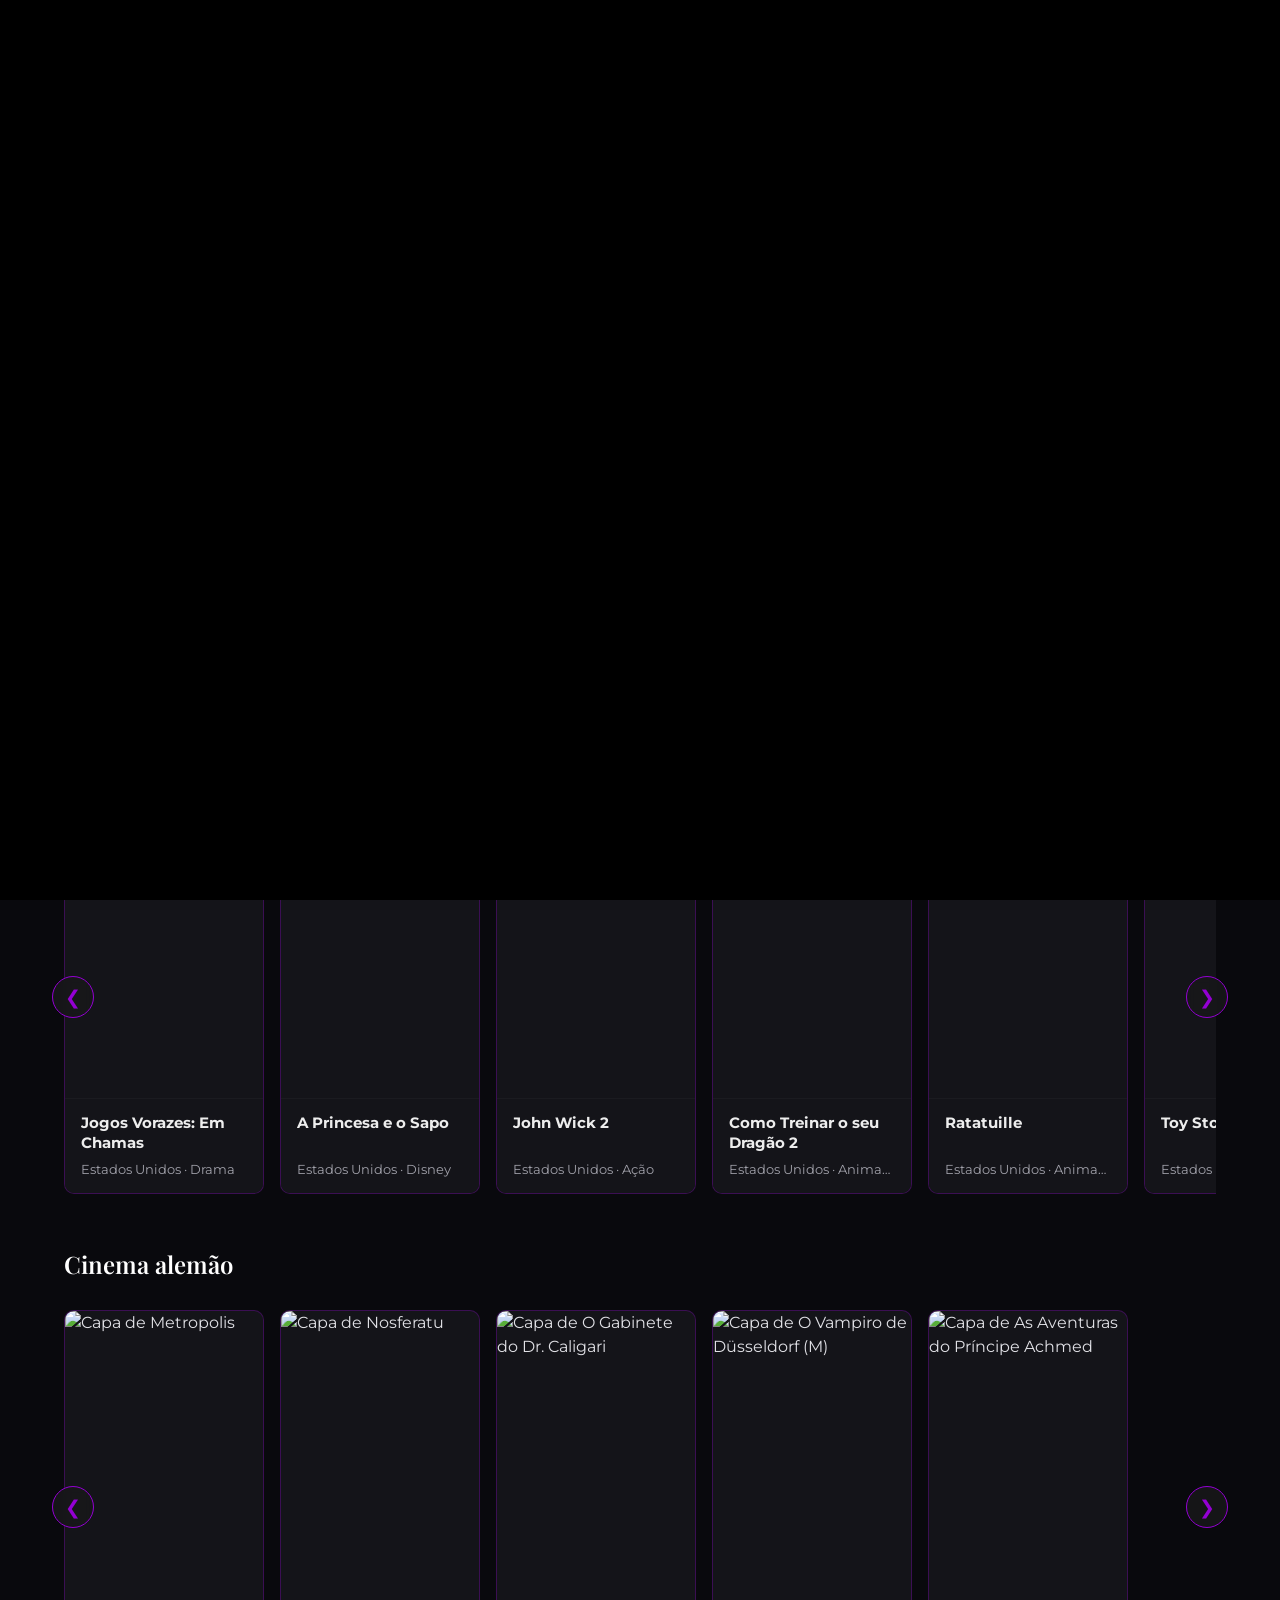
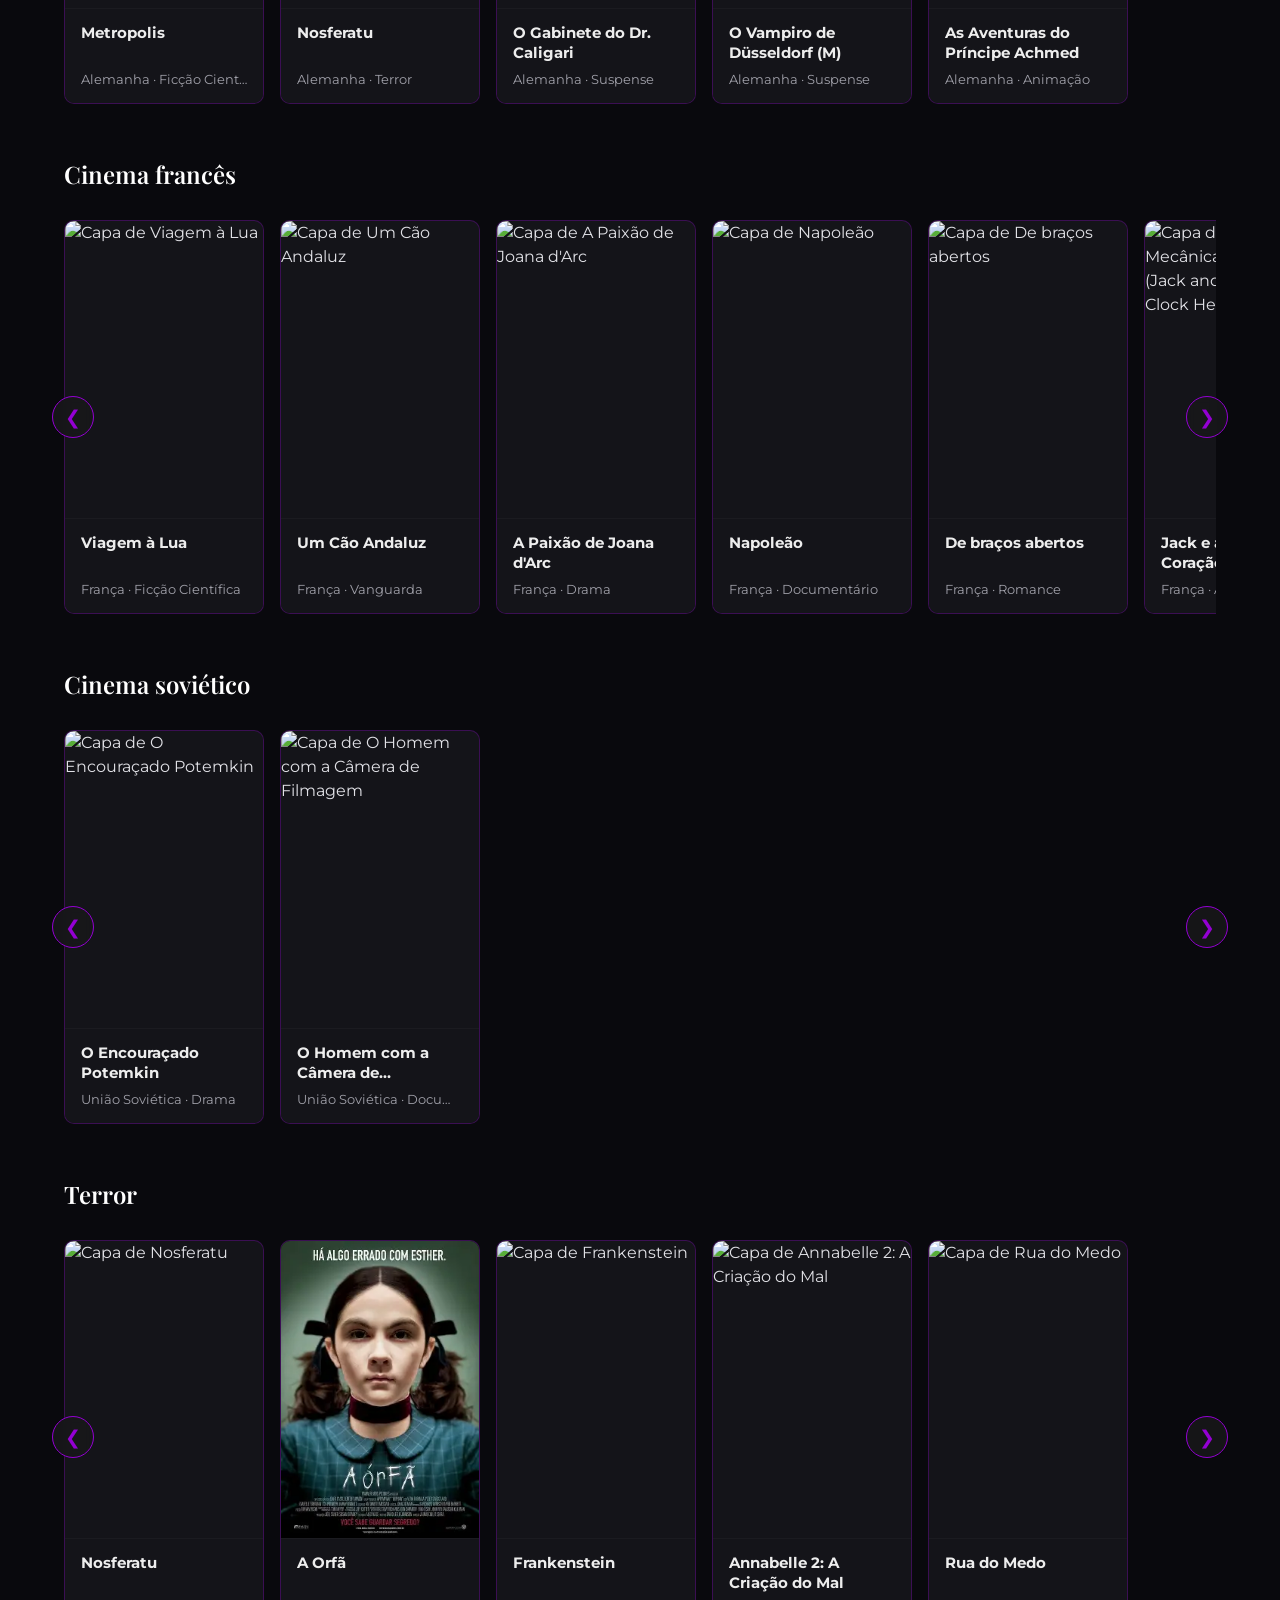
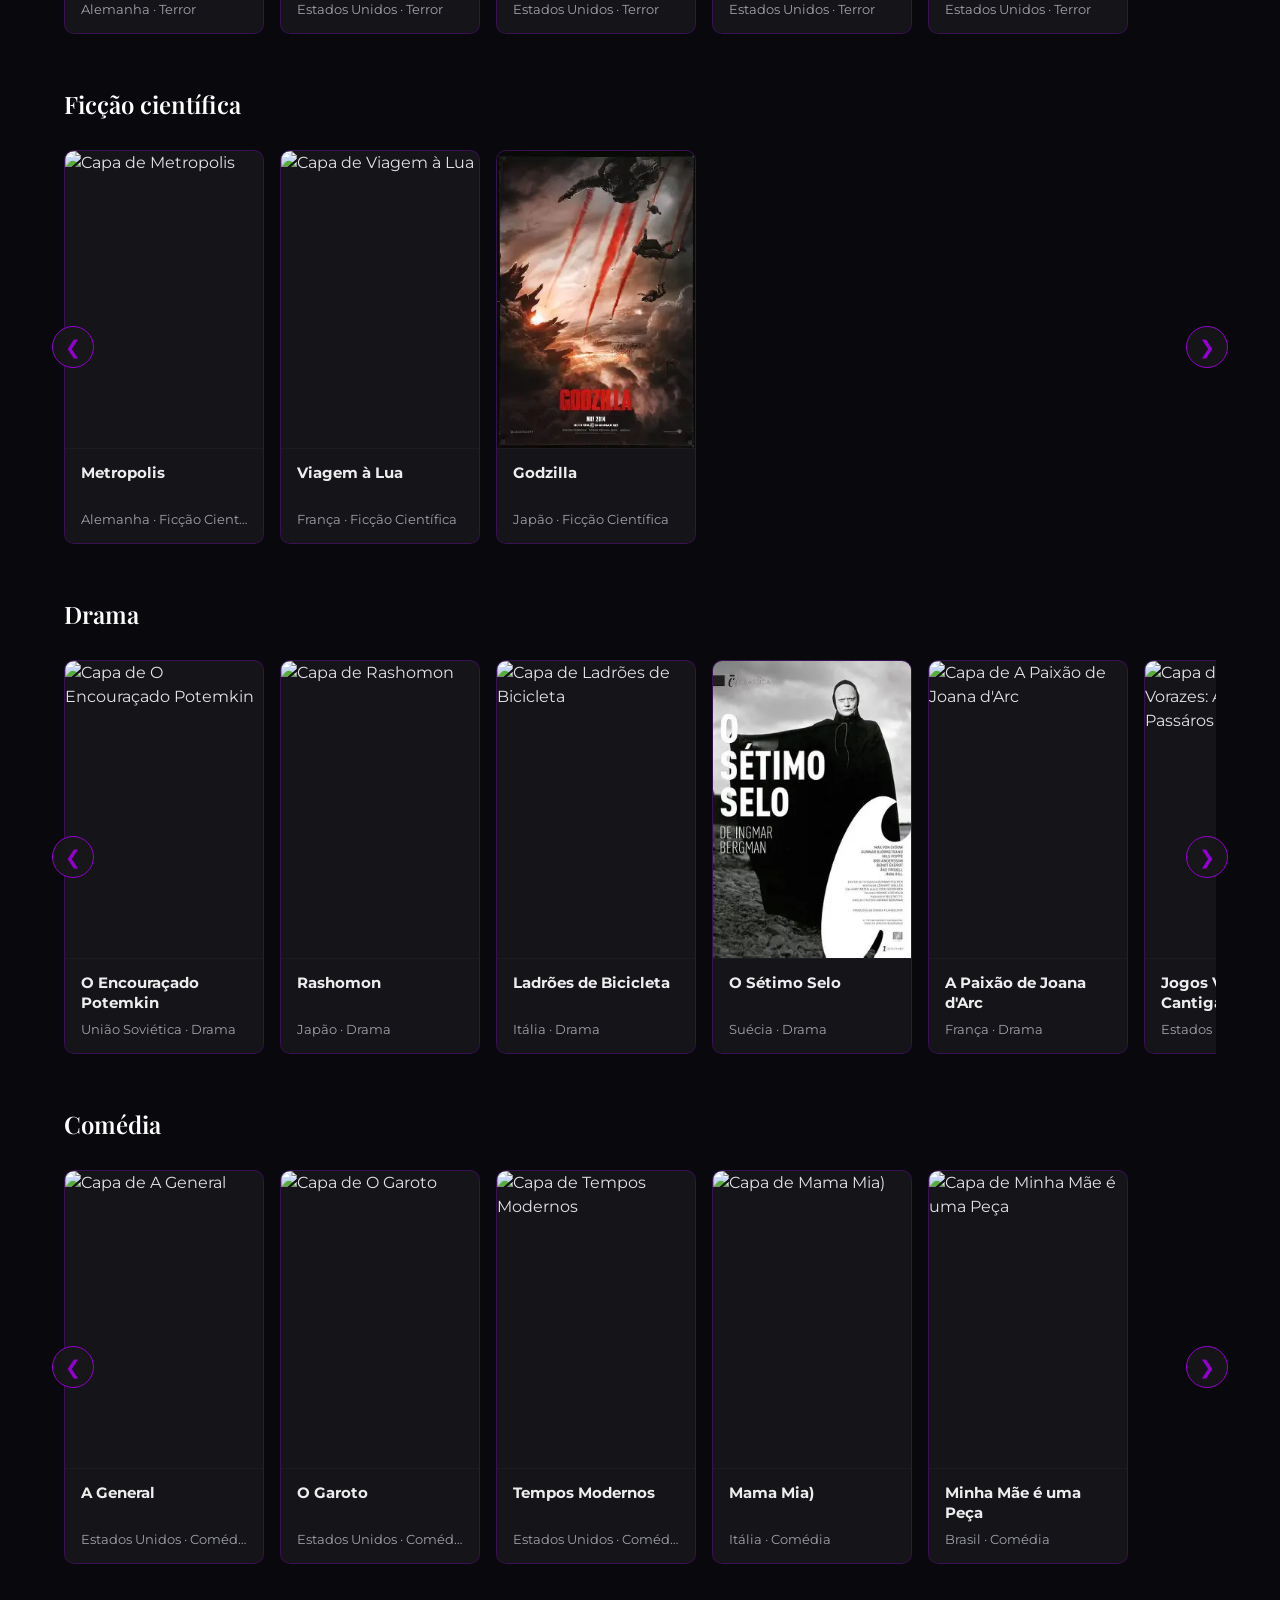
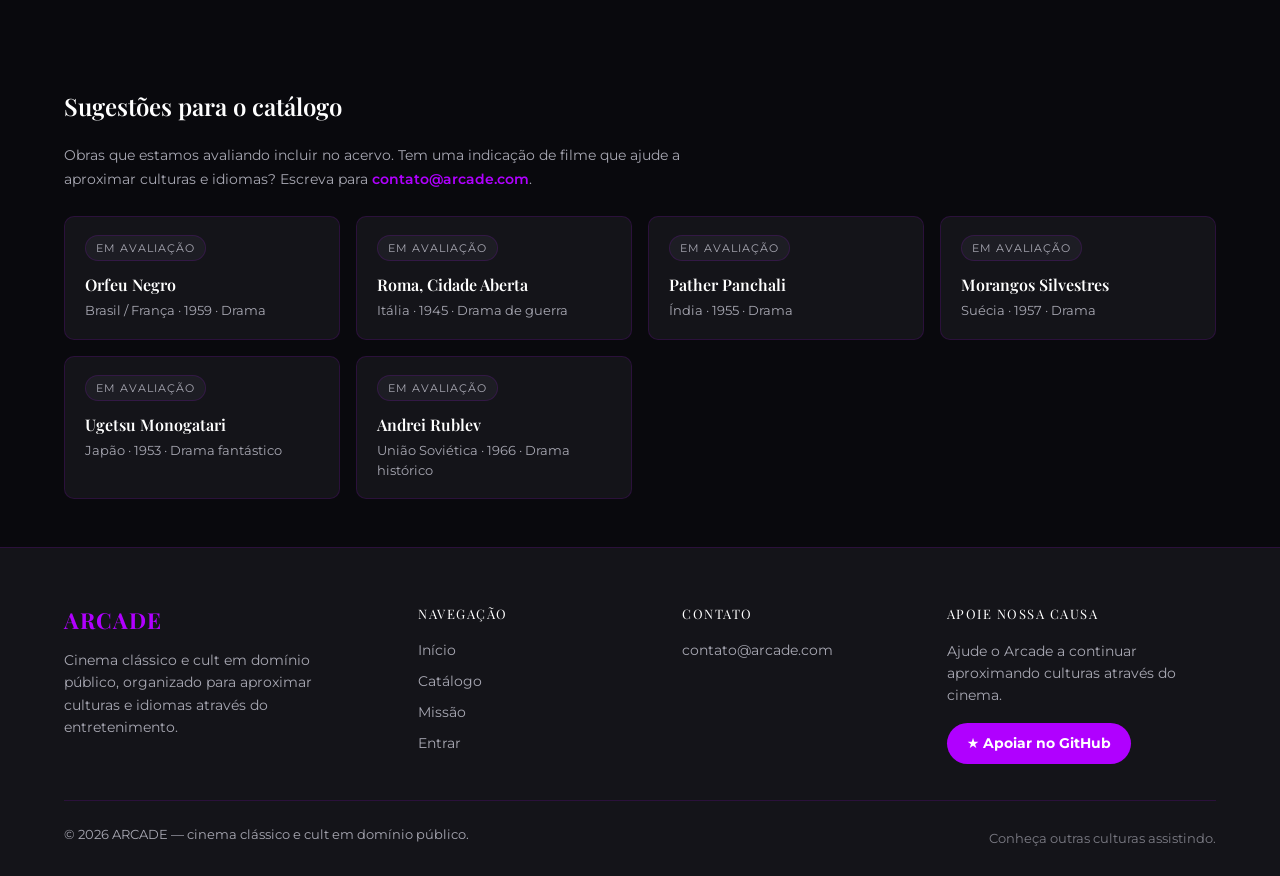
==== commit 67b479c2: "animacao" ====
--- a/index.html
+++ b/index.html
@@ -14,6 +14,32 @@
   <link rel="stylesheet" href="css/estilo.css">
 
   <style>
+    /* ESTILOS DA TELA DE INTRODUÇÃO (VÍDEO EM TELA CHEIA) */
+    #intro-overlay {
+      position: fixed;
+      top: 0;
+      left: 0;
+      width: 100vw;
+      height: 100vh;
+      background-color: #000;
+      z-index: 9999;
+      display: flex;
+      justify-content: center;
+      align-items: center;
+      transition: opacity 0.8s ease;
+    }
+
+    #intro-video {
+      width: 100%;
+      height: 100%;
+      object-fit: cover;
+    }
+
+    #intro-overlay.hidden {
+      opacity: 0;
+      pointer-events: none;
+    }
+
     /* ESTILOS DO CARROSSEL HERO (DESTAQUE) */
     .destaque {
       position: relative;
@@ -116,6 +142,14 @@
 </head>
 <body>
 
+  <!-- TELA DE INTRODUÇÃO EM VÍDEO -->
+  <div id="intro-overlay">
+    <video id="intro-video" autoplay playsinline preload="auto">
+      <source src="video/video_intro.mp4" type="video/mp4">
+      Seu navegador não suporta a exibição deste vídeo.
+    </video>
+  </div>
+
   <!-- MENU -->
   <header class="topo">
     <a href="index.html" class="logo-container">
@@ -128,7 +162,7 @@
       <a href="sobre.html">Missão</a>
       <a href="perfil.html" class="link-conta">Minha Conta</a>
     </nav>
-    <a href="catalogo.html" class="botao-busca">Explorar filmes</a>
+    <a href="catalogo.html" class="botao-busca">Procurar por país</a>
   </header>
 
   <!-- DESTAQUE (HERO) — Carrossel rotativo -->
@@ -231,11 +265,60 @@
   </footer>
 
   <script>
-    // Configuração dos filmes do Banner Destaque: Cole a URL da imagem no campo 'banner'
+    // CONTROLADOR DA INTRO EM VÍDEO (SEM BOTÃO E COM ÁUDIO - APENAS PRIMEIRA VISITA)
+const introVideo = document.getElementById('intro-video');
+const introOverlay = document.getElementById('intro-overlay');
+
+if (introVideo && introOverlay) {
+  // Verifica se o usuário já assistiu à intro anteriormente
+  const jaViuIntro = localStorage.getItem('jaViuIntro');
+
+  if (jaViuIntro) {
+    // Se já viu, esconde a overlay imediatamente sem tocar o vídeo
+    introOverlay.style.display = 'none';
+  } else {
+    // Primeira vez acessando: configura e tenta tocar o vídeo
+    introVideo.muted = false;
+    introVideo.volume = 1.0;
+
+    const promessaPlay = introVideo.play();
+
+    if (promessaPlay !== undefined) {
+      promessaPlay.catch(() => {
+        // Fallback caso o navegador proíba som sem interação
+        introVideo.muted = true;
+        introVideo.play();
+
+        const ativarSom = () => {
+          introVideo.muted = false;
+          document.removeEventListener('click', ativarSom);
+          document.removeEventListener('touchstart', ativarSom);
+          document.removeEventListener('keydown', ativarSom);
+        };
+
+        document.addEventListener('click', ativarSom);
+        document.addEventListener('touchstart', ativarSom);
+        document.addEventListener('keydown', ativarSom);
+      });
+    }
+
+    // Ao finalizar o vídeo, salva a marcação, faz a transição e remove a overlay
+    introVideo.addEventListener('ended', () => {
+      localStorage.setItem('jaViuIntro', 'true'); // Marca que o vídeo já foi exibido
+
+      introOverlay.classList.add('hidden');
+      setTimeout(() => {
+        introOverlay.style.display = 'none';
+      }, 800);
+    });
+  }
+}
+
+    // Configuração dos filmes do Banner Destaque
     const titulosDestaque = [
       {
         titulo: "La La Land",
-        banner: "https://images7.alphacoders.com/111/1111669.jpg" // Cole a URL da imagem aqui se desejar (ex: "https://link-imagem.jpg")
+        banner: "https://images7.alphacoders.com/111/1111669.jpg"
       },
       {
         titulo: "Transformers: O Último Cavaleiro",
@@ -243,19 +326,19 @@
       },
       {
         titulo: "Cinderela",
-        banner: "https://wallpaper.dog/large/5551721.jpg" // Cole a URL da imagem aqui
+        banner: "https://wallpaper.dog/large/5551721.jpg"
       },
       {
         titulo: "Jogos Vorazes: EM Chamas",
-        banner: "https://images5.alphacoders.com/688/thumb-1920-688145.jpg" // Cole a URL da imagem aqui
+        banner: "https://images5.alphacoders.com/688/thumb-1920-688145.jpg"
       },
       {
         titulo: "Crepusculo - Eclipse",
-        banner: "" // Cole a URL da imagem aqui
+        banner: ""
       },
       {
         titulo: "Harry Potter e as Relíquias da Morte: Parte 1",
-        banner: "https://wallpapercave.com/wp/wp2141444.jpg" // Cole a URL da imagem aqui
+        banner: "https://wallpapercave.com/wp/wp2141444.jpg"
       }
     ];
 
@@ -286,7 +369,6 @@
           pais: encontrado ? encontrado.pais : "Internacional",
           genero: encontrado ? encontrado.genero : "Cinema",
           capa: encontrado ? encontrado.capa : "img/img.png",
-          // Prioriza o link do banner customizado inserido acima
           banner: item.banner || (encontrado ? (encontrado.banner || encontrado.capa) : "img/img.png"),
           descricao: encontrado ? encontrado.descricao : `Acompanhe a obra incrível "${item.titulo}", disponível no acervo Arcade.`
         };
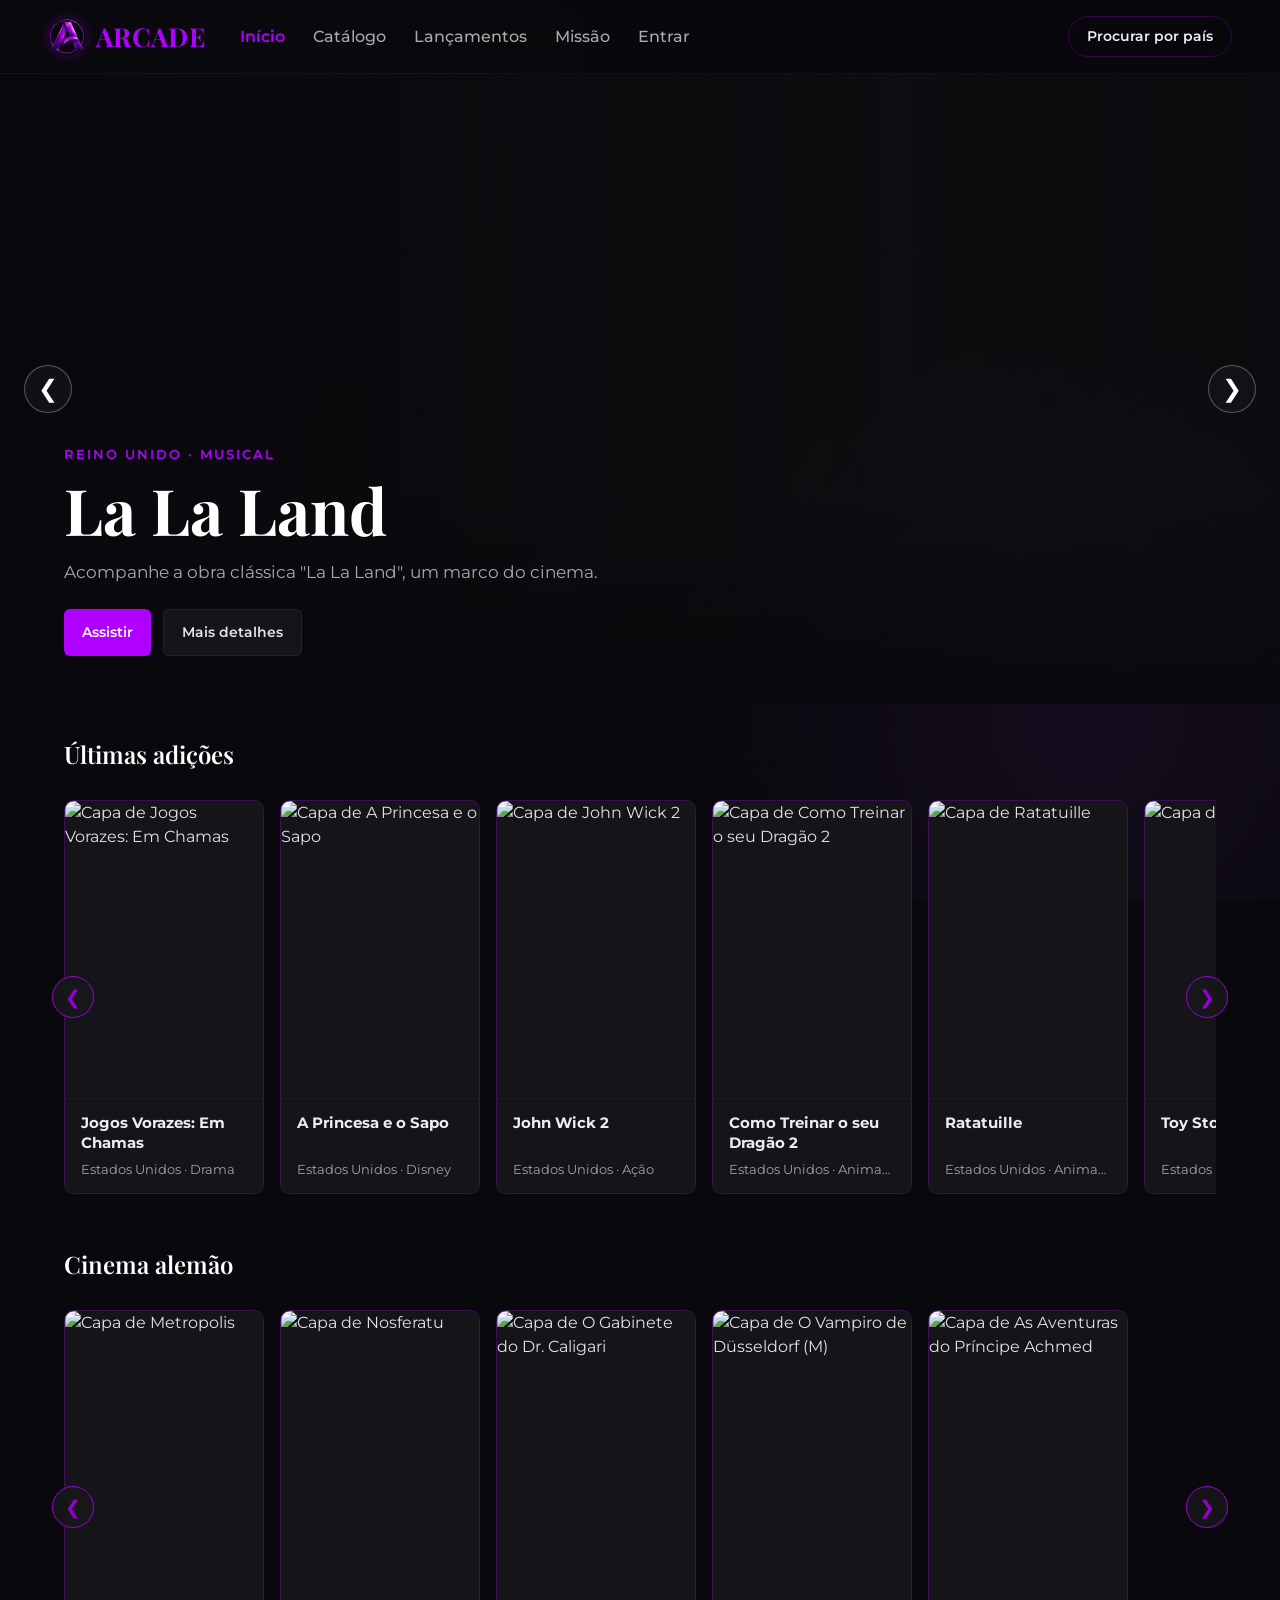
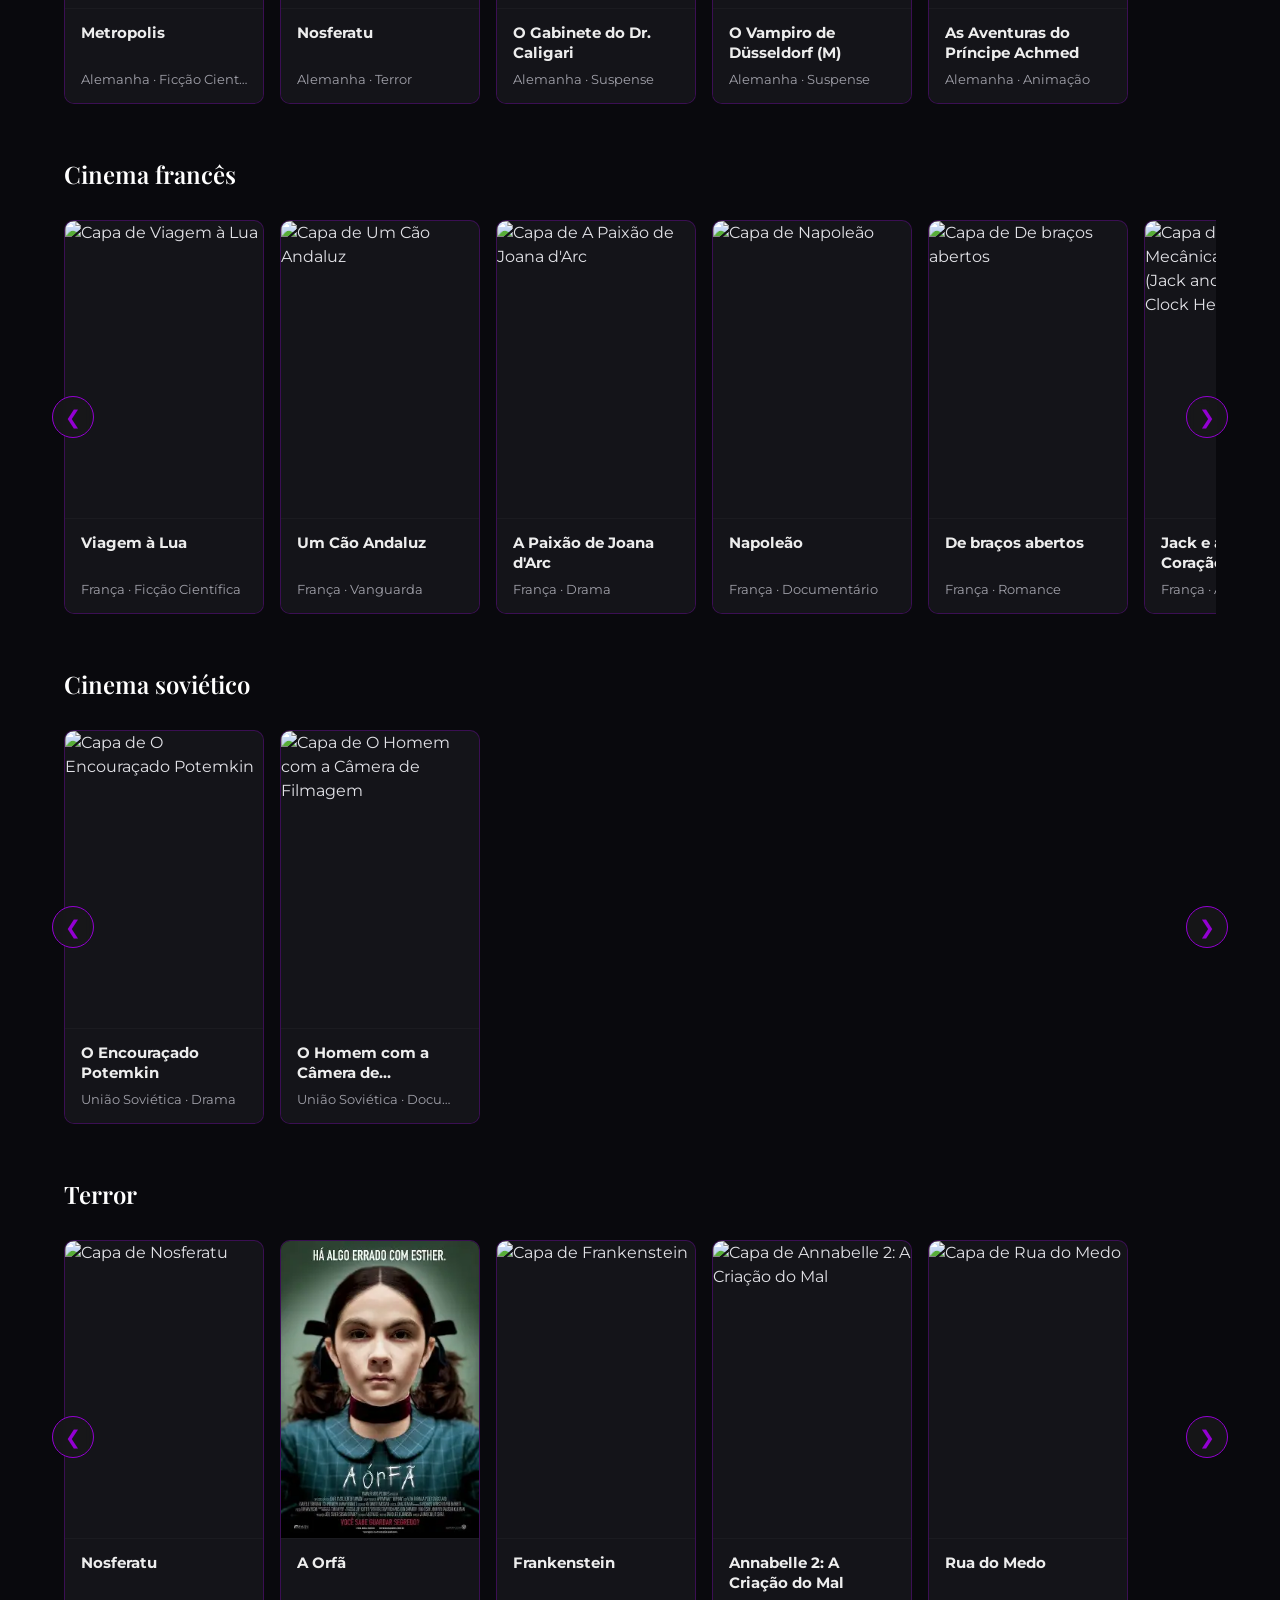
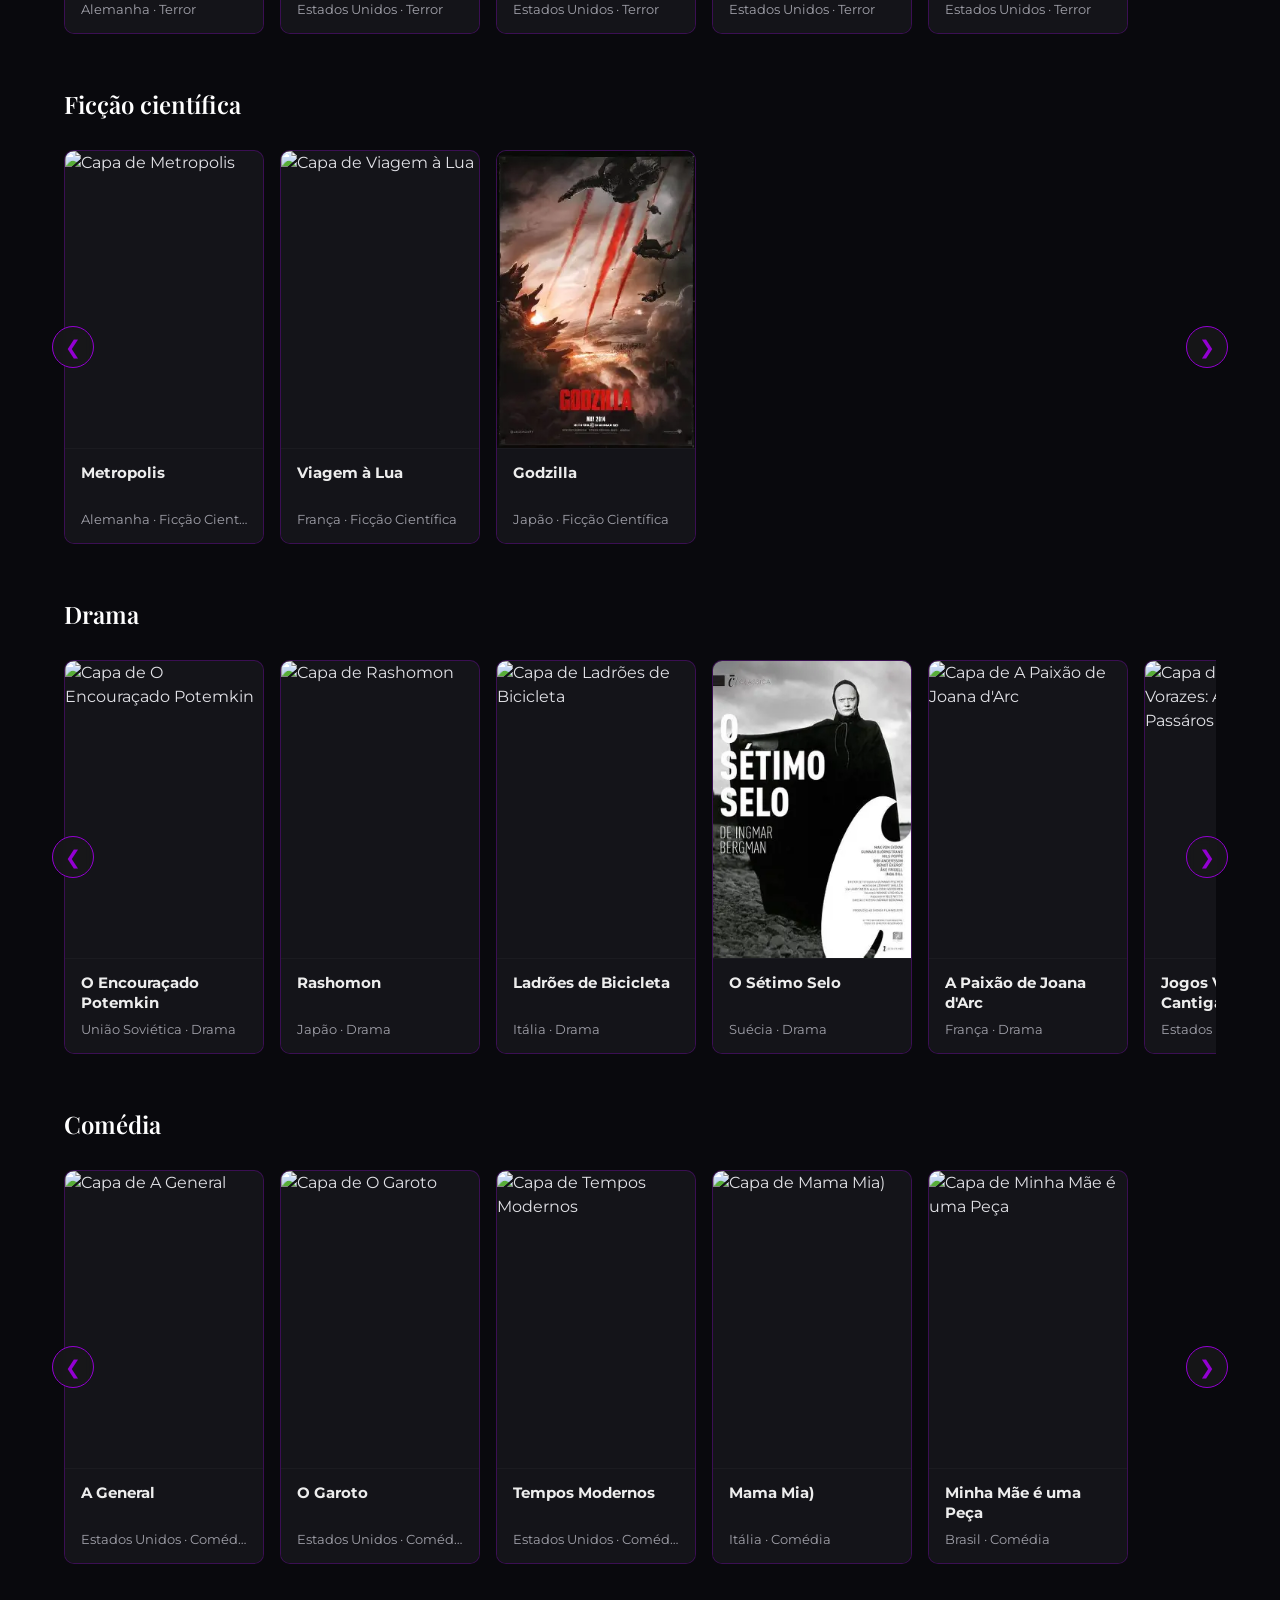
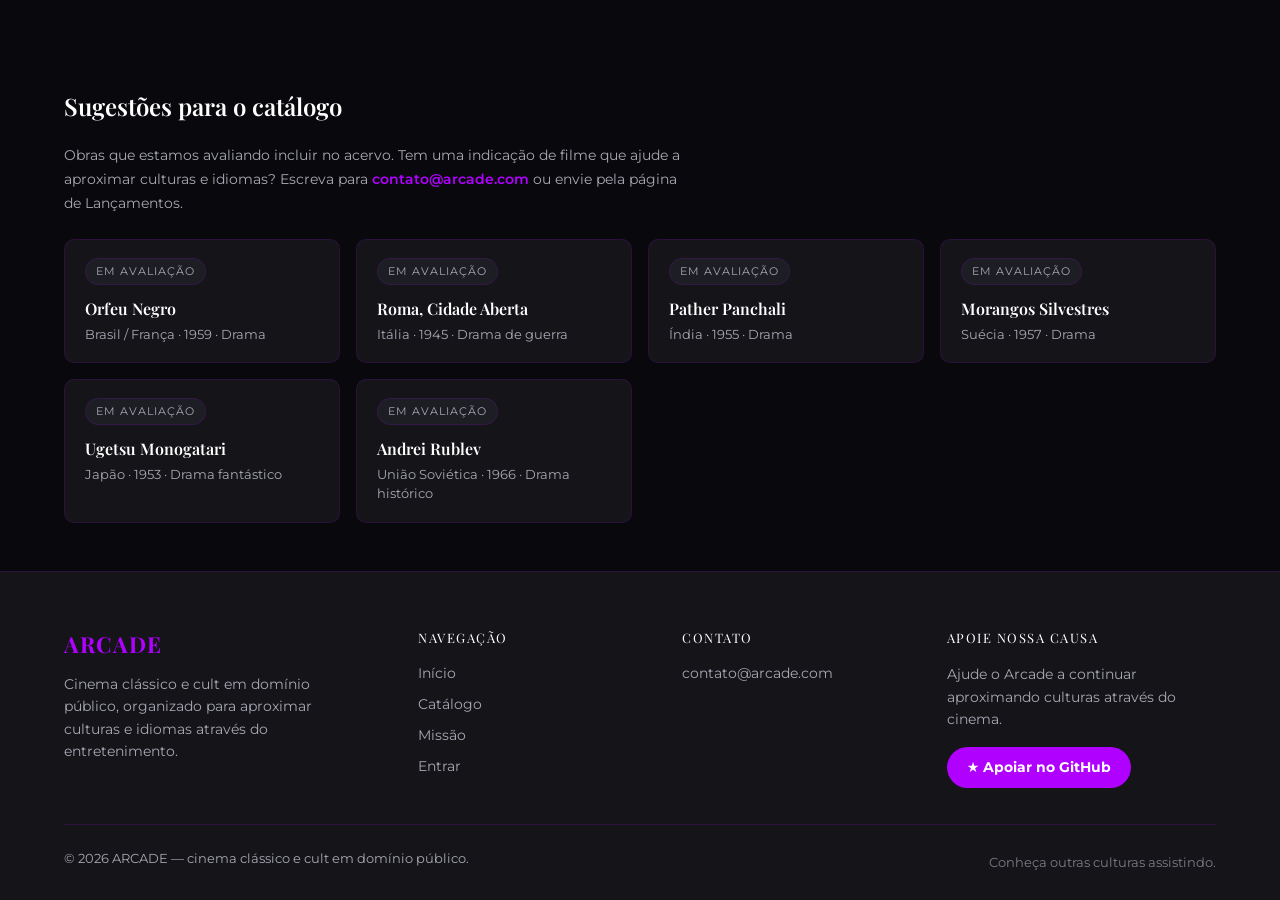
==== commit 15a85b7a: "Adiciona pagina de lancamento e atualiza paginas existentes" ====
--- a/index.html
+++ b/index.html
@@ -40,7 +40,7 @@
       pointer-events: none;
     }
 
-    /* ESTILOS DO CARROSSEL HERO (DESTAQUE) */
+    /* ESTILOS DO CARROSSEL HERO (DESTAQUE COM TRAILER) */
     .destaque {
       position: relative;
       transition: background-image 0.8s ease-in-out;
@@ -49,6 +49,48 @@
       min-height: 70vh;
       display: flex;
       align-items: flex-end;
+      overflow: hidden;
+    }
+
+    .destaque-conteudo {
+      position: relative;
+      z-index: 2;
+      transition: opacity 0.5s ease;
+    }
+
+    /* CONTAINER DO TRAILER NO HERO (AJUSTADO PARA PREENCHER O ESPAÇO TOTAL) */
+    .trailer-container {
+      position: absolute;
+      top: 0;
+      left: 0;
+      width: 100%;
+      height: 100%;
+      opacity: 0;
+      pointer-events: none;
+      transition: opacity 0.8s ease-in-out;
+      z-index: 1;
+      overflow: hidden;
+    }
+
+    .trailer-container iframe {
+      width: 100%;
+      height: 100%;
+      object-fit: cover;
+      transform: scale(1.8); /* Ampliação ajustada para cobrir as bordas pretas */
+      border: none;
+    }
+
+    /* ESTADOS DURANTE A EXIBIÇÃO DO TRAILER */
+    .destaque.exibindo-trailer .trailer-container {
+      opacity: 1;
+    }
+
+    .destaque.exibindo-trailer .destaque-conteudo {
+      opacity: 1; 
+    }
+
+    .destaque.exibindo-trailer .destaque-conteudo:hover {
+      opacity: 1; 
     }
 
     .btn-seta-hero {
@@ -63,11 +105,11 @@
       border-radius: 50%;
       font-size: 1.5rem;
       cursor: pointer;
-      z-index: 10;
+      z-index: 20; /* Prioriza o clique sobre a camada do vídeo */
       display: flex;
       align-items: center;
       justify-content: center;
-      transition: all 0.2s ease-in-out;
+      transition: all 0.4s ease-in-out;
       backdrop-filter: blur(4px);
     }
 
@@ -87,16 +129,15 @@
       gap: 16px;
       overflow-x: auto;
       scroll-behavior: smooth;
-      scrollbar-width: none; /* Firefox */
-      -ms-overflow-style: none; /* IE / Edge */
+      scrollbar-width: none;
+      -ms-overflow-style: none;
       padding: 8px 0;
     }
 
     .fileira-lista::-webkit-scrollbar {
-      display: none; /* Chrome, Safari, Opera */
-    }
-
-    /* ENVOLTÓRIO COM BOTOES DE SETA */
+      display: none;
+    }
+
     .fileira-container-wrapper {
       position: relative;
       display: flex;
@@ -132,7 +173,6 @@
     .btn-seta-carrossel.esquerda { left: -12px; }
     .btn-seta-carrossel.direita { right: -12px; }
 
-    /* Ajuste para telas pequenas */
     @media (max-width: 768px) {
       .btn-seta-carrossel, .btn-seta-hero {
         display: none;
@@ -141,14 +181,6 @@
   </style>
 </head>
 <body>
-
-  <!-- TELA DE INTRODUÇÃO EM VÍDEO -->
-  <div id="intro-overlay">
-    <video id="intro-video" autoplay playsinline preload="auto">
-      <source src="video/video_intro.mp4" type="video/mp4">
-      Seu navegador não suporta a exibição deste vídeo.
-    </video>
-  </div>
 
   <!-- MENU -->
   <header class="topo">
@@ -159,16 +191,18 @@
     <nav class="menu">
       <a href="index.html" class="ativo">Início</a>
       <a href="catalogo.html">Catálogo</a>
+      <a href="lancamento.html">Lançamentos</a>
       <a href="sobre.html">Missão</a>
       <a href="perfil.html" class="link-conta">Minha Conta</a>
     </nav>
     <a href="catalogo.html" class="botao-busca">Procurar por país</a>
   </header>
 
-  <!-- DESTAQUE (HERO) — Carrossel rotativo -->
+  <!-- DESTAQUE (HERO) -->
   <section id="destaque" class="destaque">
-    <button class="btn-seta-hero esquerda" onclick="mudarBanner(-1)" aria-label="Filme anterior">❮</button>
-    <button class="btn-seta-hero direita" onclick="mudarBanner(1)" aria-label="Próximo filme">❯</button>
+    <div class="trailer-container" id="destaque-trailer-container">
+      <iframe id="destaque-iframe-trailer" src="" allow="autoplay; encrypted-media"></iframe>
+    </div>
 
     <div class="destaque-conteudo" id="destaque-conteudo">
       <p class="destaque-eyebrow" id="destaque-eyebrow"></p>
@@ -179,52 +213,27 @@
         <a href="#" id="destaque-btn-detalhes" class="btn btn-secundario">Mais detalhes</a>
       </div>
     </div>
+
+    <!-- Botões posicionados ao final da section para garantir a sobreposição correta -->
+    <button class="btn-seta-hero esquerda" onclick="mudarBanner(-1)" aria-label="Filme anterior">❮</button>
+    <button class="btn-seta-hero direita" onclick="mudarBanner(1)" aria-label="Próximo filme">❯</button>
   </section>
 
-  <!-- FILEIRAS — preenchidas pelo JavaScript -->
+  <!-- FILEIRAS -->
   <main id="fileiras" class="fileiras"></main>
 
-  <!-- SUGESTÕES — filmes que ainda não estão no catálogo -->
+  <!-- SUGESTÕES -->
   <section class="sugestoes-secao">
     <div class="sugestoes-cabecalho">
       <h2 class="fileira-titulo">Sugestões para o catálogo</h2>
       <p class="sugestoes-texto">
         Obras que estamos avaliando incluir no acervo. Tem uma indicação de filme que ajude a aproximar culturas e idiomas?
-        Escreva para <a href="mailto:contato@arcade.com" class="sugestoes-link">contato@arcade.com</a>.
+        Escreva para <a href="mailto:contato@arcade.com" class="sugestoes-link">contato@arcade.com</a> ou envie pela página de Lançamentos.
       </p>
     </div>
 
-    <div class="sugestoes-lista">
-      <div class="sugestao-card">
-        <span class="sugestao-selo">Em avaliação</span>
-        <p class="sugestao-titulo">Orfeu Negro</p>
-        <p class="sugestao-meta">Brasil / França · 1959 · Drama</p>
-      </div>
-      <div class="sugestao-card">
-        <span class="sugestao-selo">Em avaliação</span>
-        <p class="sugestao-titulo">Roma, Cidade Aberta</p>
-        <p class="sugestao-meta">Itália · 1945 · Drama de guerra</p>
-      </div>
-      <div class="sugestao-card">
-        <span class="sugestao-selo">Em avaliação</span>
-        <p class="sugestao-titulo">Pather Panchali</p>
-        <p class="sugestao-meta">Índia · 1955 · Drama</p>
-      </div>
-      <div class="sugestao-card">
-        <span class="sugestao-selo">Em avaliação</span>
-        <p class="sugestao-titulo">Morangos Silvestres</p>
-        <p class="sugestao-meta">Suécia · 1957 · Drama</p>
-      </div>
-      <div class="sugestao-card">
-        <span class="sugestao-selo">Em avaliação</span>
-        <p class="sugestao-titulo">Ugetsu Monogatari</p>
-        <p class="sugestao-meta">Japão · 1953 · Drama fantástico</p>
-      </div>
-      <div class="sugestao-card">
-        <span class="sugestao-selo">Em avaliação</span>
-        <p class="sugestao-titulo">Andrei Rublev</p>
-        <p class="sugestao-meta">União Soviética · 1966 · Drama histórico</p>
-      </div>
+    <div class="sugestoes-lista" id="sugestoes-lista">
+      <!-- As sugestões do localStorage serão renderizadas dinamicamente aqui -->
     </div>
   </section>
 
@@ -265,86 +274,68 @@
   </footer>
 
   <script>
-    // CONTROLADOR DA INTRO EM VÍDEO (SEM BOTÃO E COM ÁUDIO - APENAS PRIMEIRA VISITA)
-const introVideo = document.getElementById('intro-video');
-const introOverlay = document.getElementById('intro-overlay');
-
-if (introVideo && introOverlay) {
-  // Verifica se o usuário já assistiu à intro anteriormente
-  const jaViuIntro = localStorage.getItem('jaViuIntro');
-
-  if (jaViuIntro) {
-    // Se já viu, esconde a overlay imediatamente sem tocar o vídeo
-    introOverlay.style.display = 'none';
-  } else {
-    // Primeira vez acessando: configura e tenta tocar o vídeo
-    introVideo.muted = false;
-    introVideo.volume = 1.0;
-
-    const promessaPlay = introVideo.play();
-
-    if (promessaPlay !== undefined) {
-      promessaPlay.catch(() => {
-        // Fallback caso o navegador proíba som sem interação
-        introVideo.muted = true;
-        introVideo.play();
-
-        const ativarSom = () => {
-          introVideo.muted = false;
-          document.removeEventListener('click', ativarSom);
-          document.removeEventListener('touchstart', ativarSom);
-          document.removeEventListener('keydown', ativarSom);
-        };
-
-        document.addEventListener('click', ativarSom);
-        document.addEventListener('touchstart', ativarSom);
-        document.addEventListener('keydown', ativarSom);
+    // CONTROLE SIMPLIFICADO DO VÍDEO DE INTRO
+    const introVideo = document.getElementById('intro-video');
+    const introOverlay = document.getElementById('intro-overlay');
+
+    if (introVideo && introOverlay) {
+      introVideo.play().catch(() => {
+        console.log('Autoplay do vídeo foi bloqueado pelo navegador.');
       });
-    }
-
-    // Ao finalizar o vídeo, salva a marcação, faz a transição e remove a overlay
-    introVideo.addEventListener('ended', () => {
-      localStorage.setItem('jaViuIntro', 'true'); // Marca que o vídeo já foi exibido
-
-      introOverlay.classList.add('hidden');
-      setTimeout(() => {
-        introOverlay.style.display = 'none';
-      }, 800);
-    });
-  }
-}
-
-    // Configuração dos filmes do Banner Destaque
+
+      introVideo.addEventListener('ended', () => {
+        introOverlay.classList.add('hidden');
+        setTimeout(() => {
+          introOverlay.style.display = 'none';
+        }, 800);
+      });
+    }
+
+    // CONTROLE DOS DESTAQUES E CARROSSEL
     const titulosDestaque = [
       {
         titulo: "La La Land",
-        banner: "https://images7.alphacoders.com/111/1111669.jpg"
+        banner: "https://images7.alphacoders.com/111/1111669.jpg",
+        trailer: "https://youtu.be/0pdqf4P9MB8?si=1SaTJaTCm3nBX8RJ"
       },
       {
         titulo: "Transformers: O Último Cavaleiro",
-        banner: "https://wallpaperbat.com/img/8622752-transformers-hd-wallpaper-and-background.jpg"
+        banner: "https://wallpaperbat.com/img/8622752-transformers-hd-wallpaper-and-background.jpg",
+        trailer: "https://youtu.be/y_lH2w17-qA?si=6ITaxkK1f6U3fXCw"
       },
       {
         titulo: "Cinderela",
-        banner: "https://wallpaper.dog/large/5551721.jpg"
+        banner: "https://wallpaper.dog/large/5551721.jpg",
+        trailer: "https://youtu.be/KsnlU2y-Lz0?si=lmUek7fkanam4bjK"
       },
       {
-        titulo: "Jogos Vorazes: EM Chamas",
-        banner: "https://images5.alphacoders.com/688/thumb-1920-688145.jpg"
+        titulo: "Jogos Vorazes: Em Chamas",
+        banner: "https://images5.alphacoders.com/688/thumb-1920-688145.jpg",
+        trailer: "https://youtu.be/NXsYRdudSqA?si=gNbos9CpOK6WAE35"
       },
       {
         titulo: "Crepusculo - Eclipse",
-        banner: ""
+        banner: "",
+        trailer: "https://youtu.be/7svbINkjPiU?si=_5tmkakXn2oVMpnL"
       },
       {
         titulo: "Harry Potter e as Relíquias da Morte: Parte 1",
-        banner: "https://wallpapercave.com/wp/wp2141444.jpg"
+        banner: "https://wallpapercave.com/wp/wp2141444.jpg",
+        trailer: "https://youtu.be/kmXjPbN-rYU?si=VxtRcpqzycY0vln0"
       }
     ];
 
     let filmesDestaque = [];
     let indiceDestaque = 0;
     let temporizadorDestaque = null;
+    let temporizadorHover = null;
+
+    function extrairIDYouTube(url) {
+      if (!url) return '';
+      const regExp = /^.*(youtu.be\/|v\/|u\/\w\/|embed\/|watch\?v=|\&v=)([^#\&\?]*).*/;
+      const match = url.match(regExp);
+      return (match && match[2].length === 11) ? match[2] : url;
+    }
 
     async function iniciarHome() {
       try {
@@ -353,12 +344,13 @@
 
         configurarDestaques(filmes);
         montarFileiras(filmes);
+        configurarHoverTrailer();
+        carregarSugestoes();
       } catch (erro) {
         console.error('Não consegui carregar os filmes:', erro);
       }
     }
 
-    // Filtra e organiza os filmes do carrossel principal
     function configurarDestaques(todosFilmes) {
       filmesDestaque = titulosDestaque.map(item => {
         const encontrado = todosFilmes.find(f => f.titulo.toLowerCase().includes(item.titulo.toLowerCase()));
@@ -370,7 +362,8 @@
           genero: encontrado ? encontrado.genero : "Cinema",
           capa: encontrado ? encontrado.capa : "img/img.png",
           banner: item.banner || (encontrado ? (encontrado.banner || encontrado.capa) : "img/img.png"),
-          descricao: encontrado ? encontrado.descricao : `Acompanhe a obra incrível "${item.titulo}", disponível no acervo Arcade.`
+          descricao: encontrado ? encontrado.descricao : `Acompanhe a obra incrível "${item.titulo}", disponível no acervo Arcade.`,
+          trailerId: extrairIDYouTube(item.trailer)
         };
       });
 
@@ -378,8 +371,8 @@
       iniciarTemporizador();
     }
 
-    // Renderiza os dados do filme atualmente selecionado no Banner
     function exibirDestaqueAtual() {
+      pararTrailer();
       const filme = filmesDestaque[indiceDestaque];
       const destaque = document.getElementById('destaque');
 
@@ -393,7 +386,35 @@
       document.getElementById('destaque-btn-detalhes').href = `filme.html?id=${filme.id}`;
     }
 
-    // Função de alternância via setas ou tempo
+    function configurarHoverTrailer() {
+      const destaque = document.getElementById('destaque');
+      const iframeTrailer = document.getElementById('destaque-iframe-trailer');
+
+      destaque.addEventListener('mouseenter', () => {
+        temporizadorHover = setTimeout(() => {
+          const filme = filmesDestaque[indiceDestaque];
+          if (filme && filme.trailerId) {
+            iframeTrailer.src = `https://www.youtube.com/embed/${filme.trailerId}?autoplay=1&mute=1&controls=0&loop=1&playlist=${filme.trailerId}&enablejsapi=1`;
+            destaque.classList.add('exibindo-trailer');
+            clearInterval(temporizadorDestaque);
+          }
+        }, 600);
+      });
+
+      destaque.addEventListener('mouseleave', () => {
+        clearTimeout(temporizadorHover);
+        pararTrailer();
+        reiniciarTemporizador();
+      });
+    }
+
+    function pararTrailer() {
+      const destaque = document.getElementById('destaque');
+      const iframeTrailer = document.getElementById('destaque-iframe-trailer');
+      destaque.classList.remove('exibindo-trailer');
+      iframeTrailer.src = '';
+    }
+
     function mudarBanner(direcao) {
       indiceDestaque += direcao;
       if (indiceDestaque < 0) {
@@ -405,11 +426,10 @@
       reiniciarTemporizador();
     }
 
-    // Cronômetro de 10 segundos
     function iniciarTemporizador() {
       temporizadorDestaque = setInterval(() => {
         mudarBanner(1);
-      }, 10000);
+      }, 3000);
     }
 
     function reiniciarTemporizador() {
@@ -417,7 +437,6 @@
       iniciarTemporizador();
     }
 
-    // FILEIRAS: cria várias linhas de filmes por país e gênero
     function montarFileiras(filmes) {
       const container = document.getElementById('fileiras');
 
@@ -489,7 +508,36 @@
       `;
     }
 
-    // Tornando a função acessível globalmente
+    // CARREGA E RENDERIZA AS SUGESTÕES DO LOCALSTORAGE
+    function carregarSugestoes() {
+      const sugestoesContainer = document.getElementById('sugestoes-lista');
+      if (!sugestoesContainer) return;
+
+      const sugestoesPadrao = [
+        { titulo: 'Orfeu Negro', info: 'Brasil / França · 1959 · Drama' },
+        { titulo: 'Roma, Cidade Aberta', info: 'Itália · 1945 · Drama de guerra' },
+        { titulo: 'Pather Panchali', info: 'Índia · 1955 · Drama' },
+        { titulo: 'Morangos Silvestres', info: 'Suécia · 1957 · Drama' },
+        { titulo: 'Ugetsu Monogatari', info: 'Japão · 1953 · Drama fantástico' },
+        { titulo: 'Andrei Rublev', info: 'União Soviética · 1966 · Drama histórico' }
+      ];
+
+      let sugestoes = JSON.parse(localStorage.getItem('arcade_sugestoes'));
+
+      if (!sugestoes || sugestoes.length === 0) {
+        sugestoes = sugestoesPadrao;
+        localStorage.setItem('arcade_sugestoes', JSON.stringify(sugestoes));
+      }
+
+      sugestoesContainer.innerHTML = sugestoes.slice(0, 10).map(item => `
+        <div class="sugestao-card">
+          <span class="sugestao-selo">Em avaliação</span>
+          <p class="sugestao-titulo">${item.titulo}</p>
+          <p class="sugestao-meta">${item.info}</p>
+        </div>
+      `).join('');
+    }
+
     window.mudarBanner = mudarBanner;
 
     iniciarHome();
--- a/css/estilo.css
+++ b/css/estilo.css
@@ -1034,4 +1034,4 @@
   margin-top: 4px;
   font-size: 13px;
   opacity: 0.7;
-}+}
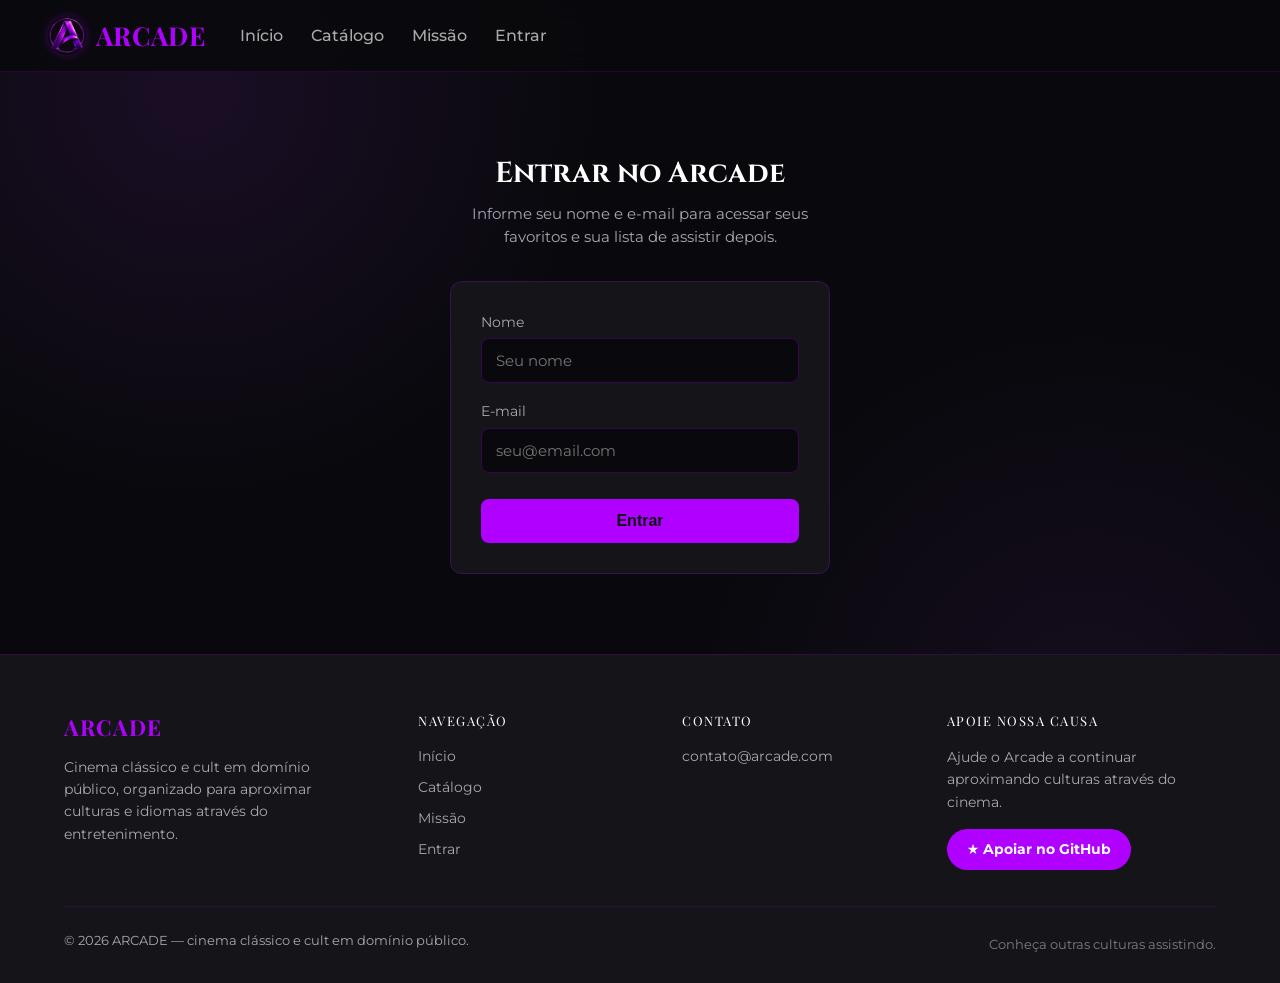
==== commit 27431339: "Adiciona redirecionamento para login no index.html" ====
--- a/index.html
+++ b/index.html
@@ -4,6 +4,13 @@
   <meta charset="UTF-8">
   <meta name="viewport" content="width=device-width, initial-scale=1.0">
   <title>ARCADE — Filmes para todos</title>
+
+  <!-- REDIRECIONAMENTO PARA O LOGIN SE NÃO ESTIVER AUTENTICADO -->
+  <script>
+    if (localStorage.getItem('arcade_logado') !== 'true') {
+      window.location.href = 'login.html';
+    }
+  </script>
 
   <!-- fontes -->
   <link rel="preconnect" href="https://fonts.googleapis.com">
